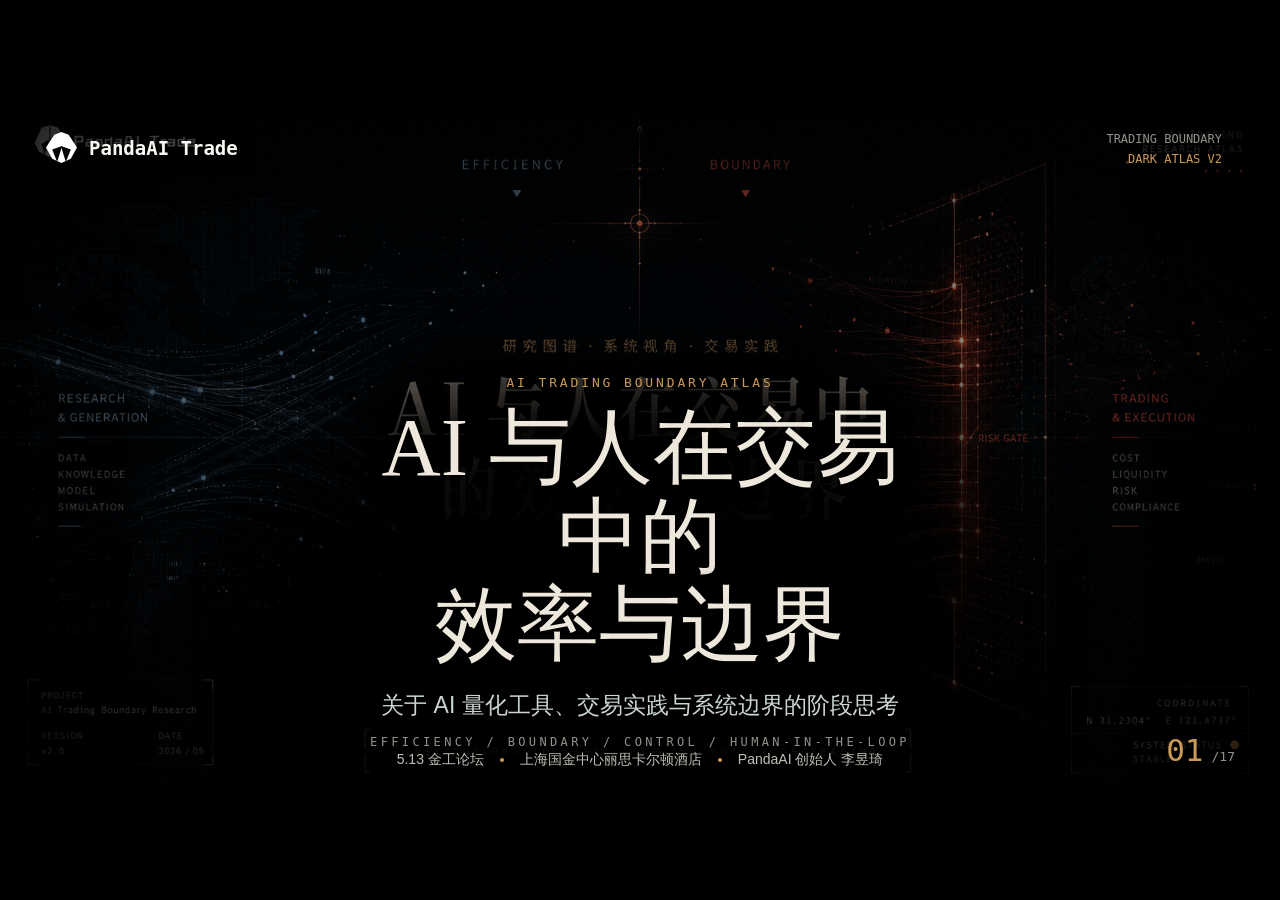
==== pages/ai-trading-boundary-dark-atlas-v2/index.html @ 3527e9fc "Publish AI trading boundary dark atlas page" ====
<!doctype html>
<html lang="zh-CN">
  <head>
    <meta charset="utf-8" />
    <meta name="viewport" content="width=device-width, initial-scale=1" />
    <title>AI 与人在交易中的效率与边界 - Dark Atlas v2</title>
    <link rel="stylesheet" href="./styles.css" />
  </head>
  <body>
    <main class="deck" aria-label="AI trading boundary dark atlas deck">
      <section class="slide slide-01 family-cover active" data-slide="01">
        <img class="plate-image" src="./assets/generated/dark-atlas-v2-round1/round1-01-cover-b.png" alt="" />
        <div class="plate-scrim cover-scrim"></div>
        <div class="brand"><span class="brand-mark"></span><span>PandaAI Trade</span></div>
        <div class="meta-chip top-right"><span>TRADING BOUNDARY</span><b>DARK ATLAS V2</b></div>
        <div class="hero-title cover-title">
          <p class="eyebrow">AI TRADING BOUNDARY ATLAS</p>
          <h1>AI 与人在交易中的<br />效率与边界</h1>
          <p class="hero-sub">关于 AI 量化工具、交易实践与系统边界的阶段思考</p>
          <div class="event-line">
            <span>5.13 金工论坛</span><i></i><span>上海国金中心丽思卡尔顿酒店</span><i></i><span>PandaAI 创始人 李昱琦</span>
          </div>
        </div>
        <div class="bottom-code">EFFICIENCY / BOUNDARY / CONTROL / HUMAN-IN-THE-LOOP</div>
        <div class="page"><b>01</b><span>/17</span></div>
      </section>

      <section class="slide slide-02 family-question" data-slide="02">
        <div class="atlas-bg"></div>
        <div class="brand small"><span class="brand-mark"></span><span>PandaAI Trade</span></div>
        <div class="section-code">PART 1 / QUESTION</div>
        <div class="question-layout">
          <div class="title-block">
            <p class="eyebrow">CORE QUESTION</p>
            <h2>AI 在交易链路中的位置</h2>
            <p class="lead">真正的问题，不是 AI 能不能交易，而是 AI 在交易链路中应该站在哪里。</p>
          </div>
          <div class="orbit-map" aria-hidden="true">
            <div class="orbit orbit-a"></div>
            <div class="orbit orbit-b"></div>
            <div class="axis-line"></div>
            <div class="node node-research">投研侧<br /><span>效率放大</span></div>
            <div class="node node-model">模型侧<br /><span>生成与验证</span></div>
            <div class="node node-trading">交易侧<br /><span>边界控制</span></div>
          </div>
          <div class="question-cards">
            <div><b>投研侧</b><span>研究可以反复试错，AI 更容易先放大效率。</span></div>
            <div><b>交易侧</b><span>必须面对真实成本、仓位变化、风险暴露和权限约束。</span></div>
            <div><b>模型侧</b><span>生成是过程，验证、采用与控制才是结果。</span></div>
          </div>
        </div>
        <div class="page"><b>02</b><span>/17</span></div>
      </section>

      <section class="slide slide-03 family-split" data-slide="03">
        <img class="plate-image dimmed" src="./assets/generated/dark-atlas-v2-round1/round1-03-split.png" alt="" />
        <div class="split-scrim"></div>
        <div class="brand small"><span class="brand-mark"></span><span>PandaAI Trade</span></div>
        <div class="split-title">
          <p class="eyebrow">EFFICIENCY / BOUNDARY</p>
          <h2>投研放大效率，交易保留边界</h2>
          <p class="lead">投研侧强调效率，交易侧强调边界。</p>
        </div>
        <div class="boundary-axis">
          <span>BOUNDARY AXIS</span>
        </div>
        <div class="split-panel research-panel">
          <h3>投研侧</h3>
          <ul>
            <li>多轮检索</li>
            <li>多次生成</li>
            <li>多次回测</li>
            <li>多次复盘</li>
          </ul>
          <b>目标：更快验证</b>
        </div>
        <div class="split-panel trading-panel">
          <h3>交易侧</h3>
          <ul>
            <li>真实成本</li>
            <li>仓位变化</li>
            <li>风险暴露</li>
            <li>权限约束</li>
          </ul>
          <b>目标：可控采用</b>
        </div>
        <div class="page"><b>03</b><span>/17</span></div>
      </section>

      <section class="slide slide-04 family-chain" data-slide="04">
        <div class="atlas-bg"></div>
        <div class="brand small"><span class="brand-mark"></span><span>PandaAI Trade</span></div>
        <div class="title-block narrow">
          <p class="eyebrow">RESEARCH DISTANCE</p>
          <h2>从想法到验证的距离</h2>
          <p class="lead">AI 先改变的，是从想法到验证的距离。</p>
        </div>
        <div class="chain-track">
          <div>交易想法</div><i></i><div>数据调用</div><i></i><div>因子 / 策略构建</div><i></i><div>代码生成</div><i></i><div>回测验证</div><i></i><div>图表观察</div><i></i><div>复盘调整</div>
        </div>
        <div class="compression-field">
          <span class="pulse p1"></span><span class="pulse p2"></span><span class="pulse p3"></span>
          <b>Compression</b>
        </div>
        <div class="bottom-judgment">AI 的第一层价值，不是跳过验证，而是压缩验证。</div>
        <div class="page"><b>04</b><span>/17</span></div>
      </section>

      <section class="slide slide-05 family-bridge" data-slide="05">
        <div class="atlas-bg"></div>
        <div class="brand small"><span class="brand-mark"></span><span>PandaAI Trade</span></div>
        <div class="title-block">
          <p class="eyebrow">FROM TOOL TO SYSTEM</p>
          <h2>个人效率，会走向系统效率</h2>
          <p class="lead">当效率问题进入机构场景，它不再是个人工具问题，而是系统建设问题。</p>
        </div>
        <div class="module-cloud">
          <div>数据处理</div><div>因子研究</div><div>模型信号</div><div>回测验证</div>
          <div>风控约束</div><div>超级图表</div><div>策略管理</div><div>工作流 / 智能体</div>
        </div>
        <div class="bridge-line"><span>个人研究链路</span><i></i><span>机构投研系统</span></div>
        <div class="page"><b>05</b><span>/17</span></div>
      </section>

      <section class="slide slide-06 family-system" data-slide="06">
        <div class="atlas-bg"></div>
        <div class="brand small"><span class="brand-mark"></span><span>PandaAI Trade</span></div>
        <div class="case-label">INSTITUTIONAL CASE</div>
        <div class="title-block">
          <p class="eyebrow">SYSTEM PROOF</p>
          <h2>机构投研系统</h2>
          <p class="lead">机构投研的效率，不在于一个环节，而是可延续的链路系统。</p>
        </div>
        <div class="system-board">
          <h3>国泰海通 AI 智能因子投研系统</h3>
          <div class="system-grid">
            <div>AI 因子研究框架</div>
            <div>多模型 / 多 Agent 交易信号系统</div>
            <div>数据处理、回测与风控体系</div>
            <div>超级图表、策略管理、工作流与智能体基础架构</div>
          </div>
        </div>
        <div class="side-note">效率一旦进入机构场景，立刻变成系统建设问题。</div>
        <div class="page"><b>06</b><span>/17</span></div>
      </section>

      <section class="slide slide-07 family-architecture" data-slide="07">
        <div class="atlas-bg"></div>
        <div class="brand small"><span class="brand-mark"></span><span>PandaAI Trade</span></div>
        <div class="title-block architecture-title">
          <p class="eyebrow">CAPABILITY ARCHITECTURE</p>
          <h2>能力组织：Data / Skill / Agent</h2>
          <p class="lead">只会回答问题的 AI，还进不了交易流程。</p>
        </div>
        <div class="architecture-stack">
          <div class="arch-layer agent"><b>Agent</b><span>任务拆解 / 工具调度 / 流程执行 / 结果汇总</span></div>
          <div class="arch-layer skill"><b>Skill</b><span>因子计算 / 风控分析 / 研报检索 / 回测调用</span></div>
          <div class="arch-layer data"><b>Data</b><span>行情 / 研报 / 财报 / 宏观 / 交易记录</span></div>
        </div>
        <div class="governance-rail">
          <b>Governance</b>
          <span>Trace</span><span>Log</span><span>Permission</span><span>Replay</span>
        </div>
        <div class="bottom-judgment">交易系统需要的不是一次性回答，而是可调用的数据、可复用的 Skill、可编排的 Agent。</div>
        <div class="page"><b>07</b><span>/17</span></div>
      </section>

      <section class="slide slide-08 family-flow" data-slide="08">
        <div class="atlas-bg"></div>
        <div class="brand small"><span class="brand-mark"></span><span>PandaAI Trade</span></div>
        <div class="title-block">
          <p class="eyebrow">MULTI-AGENT ORCHESTRATION</p>
          <h2>知识工程与多智能体编排</h2>
          <p class="lead">复杂的投研任务，需要工程化的体系。</p>
        </div>
        <div class="agent-flow">
          <div class="flow-node user">用户问题</div><i></i>
          <div class="flow-node supervisor">主管 Agent</div><i></i>
          <div class="agent-cluster">
            <div>数据 Agent</div><div>检索 Agent</div><div>分析 Agent</div>
          </div><i></i>
          <div class="flow-node output">结果合成</div><i></i>
          <div class="flow-node trace">Trace / 日志 / 结构化输出</div>
        </div>
        <div class="case-strip">研报知识工程 + AI 多智能体投研编排：从资料进入可检索、可调用、可训练流程。</div>
        <div class="page"><b>08</b><span>/17</span></div>
      </section>

      <section class="slide slide-09 family-gate" data-slide="09">
        <img class="plate-image" src="./assets/generated/dark-atlas-v2-round1/round1-09-gate.png" alt="" />
        <div class="gate-scrim"></div>
        <div class="brand small"><span class="brand-mark"></span><span>PandaAI Trade</span></div>
        <div class="gate-title-block">
          <p class="eyebrow">BOUNDARY IS THE HIGHEST LEVERAGE</p>
          <h2>效率越高<br />越需要边界</h2>
          <p class="lead">AI 可以降低研究与工程门槛，但不会降低市场赚钱的门槛。</p>
        </div>
        <div class="gate-callout left"><b>生成更快</b><span>不代表更可信</span></div>
        <div class="gate-callout left lower"><b>调用更多</b><span>不代表更可控</span></div>
        <div class="gate-callout right"><b>回测更快</b><span>不代表样本外有效</span></div>
        <div class="gate-callout right lower"><b>执行更快</b><span>不代表风险更低</span></div>
        <div class="page"><b>09</b><span>/17</span></div>
      </section>

      <section class="slide slide-10 family-gates" data-slide="10">
        <div class="atlas-bg"></div>
        <div class="brand small"><span class="brand-mark"></span><span>PandaAI Trade</span></div>
        <div class="title-block">
          <p class="eyebrow">VALIDATION BOUNDARY</p>
          <h2>研究结果的验证边界</h2>
          <p class="lead">AI 可以加速试错，但不能替代验证。</p>
        </div>
        <div class="five-gates">
          <div><b>01</b><span>数据时点是否正确</span></div>
          <div><b>02</b><span>是否存在未来函数</span></div>
          <div><b>03</b><span>样本外是否稳定</span></div>
          <div><b>04</b><span>交易成本是否可承受</span></div>
          <div><b>05</b><span>结果是否可复现</span></div>
        </div>
        <div class="bottom-judgment">边界不是保守，而是研究可信度的必要条件。</div>
        <div class="page"><b>10</b><span>/17</span></div>
      </section>

      <section class="slide slide-11 family-compare" data-slide="11">
        <div class="atlas-bg"></div>
        <div class="brand small"><span class="brand-mark"></span><span>PandaAI Trade</span></div>
        <div class="title-block">
          <p class="eyebrow">ADOPTION BOUNDARY</p>
          <h2>交易结果的控制边界</h2>
          <p class="lead">AI 的回答，不等于系统可以采用的结果。</p>
        </div>
        <div class="comparison">
          <div class="compare-col weak">
            <h3>普通 AI 输出</h3>
            <p>生成文本</p><p>看起来合理</p><p>没有明确权限</p><p>错误难追踪</p><p>建议直接给人</p>
          </div>
          <div class="control-spine">CONTROL LAYER</div>
          <div class="compare-col strong">
            <h3>生产级金融 Agent</h3>
            <p>输出结构化结果</p><p>输入条件可检查</p><p>输出权限可分级</p><p>失败可归因</p><p>进入审计与控制层</p>
          </div>
        </div>
        <div class="bottom-judgment">在交易中，可解释性不一定带来收益，但它决定了结果能否被信任、复盘和授权。</div>
        <div class="page"><b>11</b><span>/17</span></div>
      </section>

      <section class="slide slide-12 family-agent" data-slide="12">
        <div class="atlas-bg"></div>
        <div class="brand small"><span class="brand-mark"></span><span>PandaAI Trade</span></div>
        <div class="title-block">
          <p class="eyebrow">PRODUCTION-GRADE FINANCIAL AGENT</p>
          <h2>生产级金融 Agent</h2>
          <p class="lead">输出进入交易系统，关键就从“回答质量”变成“可采用性”。</p>
        </div>
        <div class="agent-contracts">
          <div><b>Input Contract</b><span>输入是否满足要求</span></div>
          <div><b>Output Contract</b><span>输出能否被下游消费</span></div>
          <div><b>Trigger Rule</b><span>是否允许进入正式结果</span></div>
          <div><b>Failure Card</b><span>失败如何归因</span></div>
          <div><b>Control Hook</b><span>谁拥有最终控制权</span></div>
        </div>
        <div class="case-strip copper">MoTA / TQX：从“看上去能回答”升级为“可编排、可验证、可审计、可归责”。</div>
        <div class="page"><b>12</b><span>/17</span></div>
      </section>

      <section class="slide slide-13 family-human" data-slide="13">
        <div class="atlas-bg warm"></div>
        <div class="brand small"><span class="brand-mark"></span><span>PandaAI Trade</span></div>
        <div class="title-block">
          <p class="eyebrow">HUMAN POSITION</p>
          <h2>AI 不能替人承担交易后果</h2>
          <p class="lead">AI 可以整理、分析、提醒和复盘；人仍然定义目标、风险承受、范式选择和最终责任。</p>
        </div>
        <div class="triad">
          <div><b>AI 更适合</b><span>检索 / 计算 / 提醒 / 复盘 / 汇总</span></div>
          <div><b>人更适合</b><span>目标定义 / 风险承受 / 最终判断 / 范式切换 / 责任承担</span></div>
          <div><b>系统必须承接</b><span>权限 / 审计 / 风控 / 日志 / 回滚</span></div>
        </div>
        <div class="bottom-judgment">AI 放大效率，人定义目标与责任，系统承接边界。</div>
        <div class="page"><b>13</b><span>/17</span></div>
      </section>

      <section class="slide slide-14 family-experience" data-slide="14">
        <div class="atlas-bg warm"></div>
        <div class="brand small"><span class="brand-mark"></span><span>PandaAI Trade</span></div>
        <div class="title-block">
          <p class="eyebrow">EXPERIENCE STRUCTURE</p>
          <h2>交易员的经验，能不能变成 AI 分身？</h2>
          <p class="lead">显性规则、复盘逻辑、交易记录和术语体系可以沉淀；但盘感、风险承受和最终判断不能简单外包。</p>
        </div>
        <div class="experience-grid">
          <div><h3>可沉淀</h3><p>交易记录</p><p>复盘逻辑</p><p>术语体系</p><p>固定规则</p></div>
          <div><h3>可逼近</h3><p>风格偏好</p><p>盘感片段</p><p>下单节奏</p><p>模式识别</p></div>
          <div><h3>必须保留</h3><p>最终责任</p><p>风险承受</p><p>模式内 / 外判断</p><p>范式切换</p></div>
        </div>
        <div class="page"><b>14</b><span>/17</span></div>
      </section>

      <section class="slide slide-15 family-method" data-slide="15">
        <div class="atlas-bg warm"></div>
        <div class="brand small"><span class="brand-mark"></span><span>PandaAI Trade</span></div>
        <div class="title-block">
          <p class="eyebrow">DUAL-SOURCE VALIDATION</p>
          <h2>双源验证</h2>
          <p class="lead">成熟交易者的历史行为和复盘逻辑，可以交叉验证，沉淀为交易 Skill；最终判断仍由交易者保留。</p>
        </div>
        <div class="dual-source">
          <div class="source-card"><h3>交割数据</h3><p>买入时机</p><p>涨幅位置</p><p>持仓时间</p><p>盈亏</p></div>
          <div class="merge-node">交叉验证</div>
          <div class="source-card"><h3>复盘笔记</h3><p>锚定物</p><p>题材判断</p><p>情绪周期</p><p>操作依据</p></div>
        </div>
        <div class="outputs"><span>模式识别</span><span>盘中提醒</span><span>智能复盘</span><span>交易 Skill</span></div>
        <div class="bottom-judgment">当讨论回到交易员本人，AI 的价值就不是替代判断，而是沉淀经验。</div>
        <div class="page"><b>15</b><span>/17</span></div>
      </section>

      <section class="slide slide-16 family-case" data-slide="16">
        <div class="atlas-bg warm"></div>
        <div class="brand small"><span class="brand-mark"></span><span>PandaAI Trade</span></div>
        <div class="title-block">
          <p class="eyebrow">PATTERN DISTILLATION</p>
          <h2>交易模式蒸馏案例</h2>
          <p class="lead">把经验变成可提醒、可复盘、可迭代的系统。</p>
        </div>
        <div class="metric-row">
          <div><b>2764</b><span>笔交割数据</span></div>
          <div><b>70+</b><span>份复盘笔记</span></div>
          <div><b>4%–10%</b><span>盘中涨幅区间提醒</span></div>
          <div><b>IN / OUT</b><span>模式内外识别</span></div>
        </div>
        <div class="case-statement">AI 汇聚信息，交易者保留最终判断。</div>
        <div class="bottom-judgment">让历史行为和主观逻辑变成可提醒、可复盘、可迭代的交易结构。</div>
        <div class="page"><b>16</b><span>/17</span></div>
      </section>

      <section class="slide slide-17 family-finale" data-slide="17">
        <div class="atlas-bg"></div>
        <div class="brand small"><span class="brand-mark"></span><span>PandaAI Trade</span></div>
        <div class="title-block finale-title">
          <p class="eyebrow">PANDAAI INFRASTRUCTURE</p>
          <h2>把效率放进边界，把 AI 放进系统</h2>
          <p class="lead">PandaAI 的目标，是把数据、知识、Skill、Agent、工作流、回测、仿真、实盘、审计和复盘组织成可运行、可追踪、可迭代的 AI 量化基础设施。</p>
        </div>
        <div class="infrastructure-stack">
          <div>数据 / 知识</div><i></i><div>Skill / 工具</div><i></i><div>Agent / 多智能体编排</div><i></i><div>工作流 / 回测 / 仿真 / 实盘</div><i></i><div>审计 / 风控 / 复盘 / 人工判断</div>
        </div>
        <div class="final-points">
          <span>投研侧需要效率</span><span>交易侧需要边界</span><span>人的经验需要沉淀</span><span>机构系统需要治理</span>
        </div>
        <div class="page"><b>17</b><span>/17</span></div>
      </section>
    </main>

    <nav class="nav" aria-label="slide navigation">
      <button type="button" data-dir="-1">Prev</button>
      <button type="button" data-dir="1">Next</button>
    </nav>

    <script>
      const slides = Array.from(document.querySelectorAll(".slide"));
      let current = 0;

      function showSlideNumber(n) {
        const key = String(n).padStart(2, "0");
        const nextIndex = slides.findIndex((slide) => slide.dataset.slide === key);
        if (nextIndex < 0) return;
        current = nextIndex;
        slides.forEach((slide, index) => slide.classList.toggle("active", index === current));
      }

      window.showSlideNumber = showSlideNumber;

      function step(dir) {
        current = (current + dir + slides.length) % slides.length;
        showSlideNumber(Number(slides[current].dataset.slide));
      }

      document.querySelectorAll(".nav button").forEach((button) => {
        button.addEventListener("click", () => step(Number(button.dataset.dir)));
      });

      window.addEventListener("keydown", (event) => {
        if (event.key === "ArrowRight" || event.key === " ") step(1);
        if (event.key === "ArrowLeft") step(-1);
      });
    </script>
  </body>
</html>
---- pages/ai-trading-boundary-dark-atlas-v2/styles.css ----
:root {
  --atlas-bg-0: #05070a;
  --atlas-bg-1: #080c10;
  --atlas-surface: rgba(12, 18, 23, 0.82);
  --atlas-panel: rgba(17, 25, 31, 0.76);
  --atlas-panel-soft: rgba(8, 13, 17, 0.58);
  --atlas-text: #eee8dc;
  --atlas-text-soft: #cbd4d4;
  --atlas-text-muted: #8f9ba0;
  --atlas-blue: #79a7bf;
  --atlas-blue-dim: rgba(121, 167, 191, 0.28);
  --atlas-copper: #d46b52;
  --atlas-copper-dim: rgba(212, 107, 82, 0.28);
  --atlas-amber: #c99a56;
  --atlas-green: #7fa487;
  --atlas-line: rgba(155, 176, 184, 0.34);
  --atlas-grid: rgba(102, 128, 138, 0.16);
  --font-serif: "Songti SC", "STSong", "Noto Serif CJK SC", "Source Han Serif SC", serif;
  --font-sans: "PingFang SC", "Hiragino Sans GB", "Noto Sans CJK SC", "Microsoft YaHei", sans-serif;
  --font-mono: "SFMono-Regular", "Roboto Mono", "Menlo", monospace;
}

* {
  box-sizing: border-box;
}

html,
body {
  width: 100%;
  height: 100%;
  margin: 0;
  background: #000;
  color: var(--atlas-text);
  font-family: var(--font-sans);
}

body {
  display: grid;
  place-items: center;
  overflow: hidden;
}

.deck {
  position: relative;
  width: 100vw;
  height: 100vh;
  max-width: 177.7778vh;
  max-height: 56.25vw;
  aspect-ratio: 16 / 9;
  overflow: hidden;
  background: var(--atlas-bg-0);
}

.slide {
  position: absolute;
  inset: 0;
  display: none;
  overflow: hidden;
  background: var(--atlas-bg-0);
}

.slide.active {
  display: block;
}

.atlas-bg,
.plate-image,
.plate-scrim,
.gate-scrim,
.split-scrim {
  position: absolute;
  inset: 0;
  pointer-events: none;
}

.plate-image {
  width: 100%;
  height: 100%;
  object-fit: cover;
}

.plate-image.dimmed {
  opacity: 0.74;
}

.slide-03 .plate-image.dimmed {
  opacity: 0.42;
  filter: saturate(0.82) brightness(0.72);
}

.atlas-bg {
  background:
    radial-gradient(circle at 18% 45%, rgba(121, 167, 191, 0.14), transparent 34%),
    radial-gradient(circle at 78% 40%, rgba(212, 107, 82, 0.1), transparent 36%),
    linear-gradient(rgba(102, 128, 138, 0.055) 1px, transparent 1px),
    linear-gradient(90deg, rgba(102, 128, 138, 0.055) 1px, transparent 1px),
    #05070a;
  background-size: auto, auto, 56px 56px, 56px 56px, auto;
}

.atlas-bg::before,
.atlas-bg::after {
  content: "";
  position: absolute;
  inset: 0;
}

.atlas-bg::before {
  background:
    radial-gradient(ellipse at 50% 48%, rgba(0, 0, 0, 0), rgba(0, 0, 0, 0.68) 78%),
    linear-gradient(120deg, transparent 0 38%, rgba(121, 167, 191, 0.06) 42%, transparent 58%),
    linear-gradient(60deg, transparent 0 48%, rgba(212, 107, 82, 0.055) 52%, transparent 70%);
}

.atlas-bg::after {
  background-image:
    radial-gradient(circle, rgba(121, 167, 191, 0.23) 0 1px, transparent 1.5px),
    radial-gradient(circle, rgba(212, 107, 82, 0.18) 0 1px, transparent 1.5px);
  background-size: 150px 95px, 180px 130px;
  background-position: 18px 28px, 72px 64px;
  opacity: 0.16;
}

.atlas-bg.warm {
  background:
    radial-gradient(circle at 18% 45%, rgba(201, 154, 86, 0.12), transparent 34%),
    radial-gradient(circle at 78% 40%, rgba(127, 164, 135, 0.1), transparent 36%),
    linear-gradient(rgba(120, 106, 82, 0.055) 1px, transparent 1px),
    linear-gradient(90deg, rgba(120, 106, 82, 0.055) 1px, transparent 1px),
    #060708;
  background-size: auto, auto, 56px 56px, 56px 56px, auto;
}

.cover-scrim {
  background:
    radial-gradient(ellipse at 50% 51%, rgba(0, 0, 0, 0.14) 0 22%, rgba(0, 0, 0, 0.48) 54%, rgba(0, 0, 0, 0.75) 100%),
    linear-gradient(90deg, rgba(0, 0, 0, 0.15), rgba(0, 0, 0, 0.2) 45%, rgba(0, 0, 0, 0.15));
  box-shadow: inset 0 0 110px rgba(0, 0, 0, 0.88);
}

.gate-scrim {
  background:
    radial-gradient(circle at 45% 54%, rgba(0, 0, 0, 0.18) 0 22%, rgba(0, 0, 0, 0.5) 54%, rgba(0, 0, 0, 0.78) 100%),
    linear-gradient(90deg, rgba(0, 0, 0, 0.1), rgba(0, 0, 0, 0.36) 42%, rgba(0, 0, 0, 0.28) 70%, rgba(0, 0, 0, 0.72));
  box-shadow: inset 0 0 120px rgba(0, 0, 0, 0.9);
}

.split-scrim {
  background:
    linear-gradient(90deg, rgba(0, 0, 0, 0.56), rgba(0, 0, 0, 0.32) 42%, rgba(0, 0, 0, 0.36) 58%, rgba(0, 0, 0, 0.58)),
    radial-gradient(ellipse at 50% 48%, rgba(0, 0, 0, 0.42), rgba(0, 0, 0, 0.72) 72%);
}

.slide-03 .split-scrim {
  background:
    radial-gradient(ellipse at 50% 19%, rgba(0, 0, 0, 0.96) 0 20%, rgba(0, 0, 0, 0.72) 38%, transparent 55%),
    linear-gradient(90deg, rgba(0, 0, 0, 0.68), rgba(0, 0, 0, 0.46) 42%, rgba(0, 0, 0, 0.5) 58%, rgba(0, 0, 0, 0.72)),
    radial-gradient(ellipse at 50% 50%, rgba(0, 0, 0, 0.5), rgba(0, 0, 0, 0.82) 76%);
}

.brand {
  position: absolute;
  left: 46px;
  top: 42px;
  z-index: 8;
  display: inline-flex;
  align-items: center;
  gap: 12px;
  color: #f8f8f2;
  font-family: var(--font-mono);
  font-size: 19px;
  font-weight: 700;
  letter-spacing: 0;
  text-shadow: 0 1px 18px rgba(0, 0, 0, 0.75);
}

.brand.small {
  font-size: 15px;
}

.brand-mark {
  width: 31px;
  height: 31px;
  display: inline-block;
  background: #fff;
  clip-path: polygon(50% 0, 73% 9%, 100% 50%, 80% 86%, 50% 100%, 20% 86%, 0 50%, 27% 9%);
  position: relative;
}

.brand-mark::before,
.brand-mark::after {
  content: "";
  position: absolute;
  top: 45%;
  width: 32%;
  height: 52%;
  background: #030405;
}

.brand-mark::before {
  left: 20%;
  clip-path: polygon(100% 0, 50% 100%, 0 22%);
}

.brand-mark::after {
  right: 20%;
  clip-path: polygon(0 0, 100% 22%, 50% 100%);
}

.page {
  position: absolute;
  right: 45px;
  bottom: 42px;
  z-index: 8;
  display: flex;
  align-items: baseline;
  gap: 8px;
  color: rgba(236, 232, 220, 0.62);
  font-family: var(--font-mono);
}

.page b {
  color: var(--atlas-amber);
  font-size: 31px;
  font-weight: 500;
}

.page span {
  font-size: 13px;
}

.top-right {
  position: absolute;
  right: 58px;
  top: 42px;
  z-index: 8;
  display: grid;
  gap: 6px;
  color: rgba(236, 232, 220, 0.62);
  font-family: var(--font-mono);
  font-size: 12px;
  text-align: right;
}

.top-right b {
  color: var(--atlas-amber);
  font-weight: 500;
}

.section-code,
.case-label {
  position: absolute;
  right: 58px;
  top: 52px;
  z-index: 6;
  color: var(--atlas-amber);
  font-family: var(--font-mono);
  font-size: 12px;
  letter-spacing: 0.18em;
}

.eyebrow {
  margin: 0 0 14px;
  color: var(--atlas-amber);
  font-family: var(--font-mono);
  font-size: 13px;
  letter-spacing: 0.22em;
  text-transform: uppercase;
}

h1,
h2,
h3 {
  margin: 0;
  color: var(--atlas-text);
  letter-spacing: 0;
}

h1,
h2 {
  font-family: var(--font-serif);
  font-weight: 500;
  line-height: 1.08;
  text-shadow: 0 0 24px rgba(0, 0, 0, 0.94), 0 2px 12px rgba(0, 0, 0, 0.88);
}

h1 {
  font-size: 82px;
}

h2 {
  font-size: 58px;
}

h3 {
  font-size: 21px;
  font-weight: 600;
}

.lead,
.hero-sub {
  margin: 18px 0 0;
  color: var(--atlas-text-soft);
  font-size: 23px;
  line-height: 1.55;
  font-weight: 400;
  text-shadow: 0 2px 12px rgba(0, 0, 0, 0.84);
}

.title-block {
  position: absolute;
  z-index: 5;
  left: 92px;
  top: 118px;
  width: 760px;
}

.title-block.narrow {
  width: 650px;
}

.title-block .lead {
  max-width: 760px;
}

.hero-title {
  position: absolute;
  z-index: 5;
  text-align: center;
  display: grid;
  justify-items: center;
}

.cover-title {
  left: 350px;
  right: 350px;
  top: 285px;
}

.hero-title::before,
.gate-title-block::before {
  content: "";
  position: absolute;
  z-index: -1;
  inset: -48px -128px -54px;
  background: radial-gradient(ellipse at 50% 50%, rgba(0, 0, 0, 0.97) 0 35%, rgba(0, 0, 0, 0.76) 55%, rgba(0, 0, 0, 0.32) 72%, rgba(0, 0, 0, 0) 88%);
  filter: blur(14px);
  pointer-events: none;
}

.event-line {
  margin-top: 28px;
  display: flex;
  gap: 16px;
  align-items: center;
  justify-content: center;
  color: rgba(236, 232, 220, 0.82);
  font-size: 14px;
}

.event-line i {
  width: 4px;
  height: 4px;
  border-radius: 50%;
  background: var(--atlas-amber);
}

.bottom-code {
  position: absolute;
  z-index: 7;
  left: 50%;
  bottom: 61px;
  transform: translateX(-50%);
  color: rgba(236, 232, 220, 0.62);
  font-family: var(--font-mono);
  font-size: 12px;
  letter-spacing: 0.28em;
  white-space: nowrap;
}

.question-layout,
.split-title,
.chain-track,
.module-cloud,
.system-board,
.architecture-stack,
.agent-flow,
.comparison,
.agent-contracts,
.triad,
.experience-grid,
.dual-source,
.metric-row,
.infrastructure-stack {
  position: absolute;
  z-index: 5;
}

.question-layout {
  inset: 0;
}

.orbit-map {
  position: absolute;
  right: 110px;
  top: 150px;
  width: 670px;
  height: 560px;
}

.orbit {
  position: absolute;
  border: 1px solid rgba(121, 167, 191, 0.22);
  border-radius: 50%;
}

.orbit-a {
  inset: 42px 100px 82px 72px;
}

.orbit-b {
  inset: 114px 42px 30px 145px;
  border-color: rgba(212, 107, 82, 0.24);
}

.axis-line {
  position: absolute;
  left: 50%;
  top: 48px;
  width: 1px;
  height: 460px;
  background: linear-gradient(transparent, var(--atlas-copper), transparent);
}

.node {
  position: absolute;
  width: 145px;
  height: 145px;
  display: grid;
  place-items: center;
  border: 1px solid rgba(236, 232, 220, 0.18);
  border-radius: 50%;
  background: rgba(10, 16, 20, 0.68);
  text-align: center;
  font-size: 22px;
  line-height: 1.35;
}

.node span {
  color: var(--atlas-text-muted);
  font-size: 14px;
}

.node-research {
  left: 50px;
  top: 255px;
  box-shadow: 0 0 40px rgba(121, 167, 191, 0.14);
}

.node-model {
  left: 255px;
  top: 170px;
  border-color: rgba(201, 154, 86, 0.38);
}

.node-trading {
  right: 60px;
  top: 255px;
  box-shadow: 0 0 40px rgba(212, 107, 82, 0.14);
}

.question-cards {
  position: absolute;
  left: 94px;
  bottom: 108px;
  display: grid;
  grid-template-columns: repeat(3, 1fr);
  gap: 18px;
  width: 900px;
}

.question-cards div,
.split-panel,
.system-grid div,
.arch-layer,
.governance-rail,
.flow-node,
.agent-cluster,
.five-gates div,
.compare-col,
.agent-contracts div,
.triad div,
.experience-grid div,
.source-card,
.metric-row div,
.final-points span,
.gate-callout {
  border: 1px solid rgba(155, 176, 184, 0.24);
  background: rgba(8, 13, 17, 0.66);
  box-shadow: inset 0 0 24px rgba(121, 167, 191, 0.045);
  backdrop-filter: blur(8px);
}

.question-cards div {
  min-height: 118px;
  padding: 22px 24px;
}

.question-cards b,
.split-panel h3,
.system-board h3,
.source-card h3 {
  display: block;
  margin-bottom: 10px;
  color: var(--atlas-text);
}

.question-cards span,
.split-panel li,
.split-panel b,
.system-grid div,
.arch-layer span,
.governance-rail span,
.flow-node,
.agent-cluster div,
.compare-col p,
.agent-contracts span,
.triad span,
.experience-grid p,
.source-card p,
.bottom-judgment,
.side-note,
.case-strip,
.outputs span,
.case-statement {
  color: var(--atlas-text-soft);
  font-size: 17px;
  line-height: 1.45;
}

.split-title {
  left: 410px;
  right: 410px;
  top: 98px;
  isolation: isolate;
  text-align: center;
}

.slide-03 .split-title::before {
  content: "";
  position: absolute;
  z-index: -1;
  left: -84px;
  right: -84px;
  top: -34px;
  bottom: -28px;
  background: radial-gradient(ellipse at 50% 50%, rgba(0, 0, 0, 0.92), rgba(0, 0, 0, 0.58) 62%, transparent 100%);
}

.split-title h2 {
  font-size: 52px;
}

.boundary-axis {
  position: absolute;
  z-index: 5;
  left: calc(50% - 1px);
  top: 245px;
  height: 460px;
  width: 2px;
  background: linear-gradient(transparent, var(--atlas-copper), transparent);
  box-shadow: 0 0 26px rgba(212, 107, 82, 0.7);
}

.boundary-axis span {
  position: absolute;
  left: 18px;
  top: 160px;
  color: var(--atlas-copper);
  font-family: var(--font-mono);
  font-size: 12px;
  letter-spacing: 0.18em;
  writing-mode: vertical-rl;
}

.split-panel {
  position: absolute;
  z-index: 6;
  top: 318px;
  width: 300px;
  min-height: 310px;
  padding: 26px 28px;
}

.slide-03 .split-panel {
  background: rgba(4, 8, 11, 0.82);
  box-shadow: 0 22px 70px rgba(0, 0, 0, 0.42);
}

.research-panel {
  left: 126px;
  border-color: rgba(121, 167, 191, 0.34);
}

.trading-panel {
  right: 126px;
  border-color: rgba(212, 107, 82, 0.36);
}

.split-panel ul {
  margin: 0 0 18px;
  padding: 0;
  list-style: none;
}

.split-panel li {
  margin: 9px 0;
}

.split-panel b {
  color: var(--atlas-amber);
}

.chain-track {
  left: 86px;
  right: 86px;
  top: 420px;
  display: grid;
  grid-template-columns: 1fr 24px 1fr 24px 1.3fr 24px 1fr 24px 1fr 24px 1fr 24px 1fr;
  align-items: center;
}

.chain-track div {
  display: grid;
  place-items: center;
  min-height: 92px;
  padding: 16px 12px;
  border: 1px solid rgba(121, 167, 191, 0.26);
  background: rgba(8, 13, 17, 0.66);
  color: var(--atlas-text);
  text-align: center;
  font-size: 17px;
}

.chain-track i {
  height: 1px;
  background: linear-gradient(90deg, var(--atlas-blue), transparent);
}

.compression-field {
  position: absolute;
  right: 145px;
  top: 185px;
  width: 300px;
  height: 210px;
  display: grid;
  place-items: center;
  color: var(--atlas-amber);
  font-family: var(--font-mono);
  letter-spacing: 0.15em;
}

.pulse {
  position: absolute;
  border: 1px solid rgba(212, 107, 82, 0.26);
  border-radius: 50%;
}

.p1 { inset: 74px 116px; }
.p2 { inset: 48px 88px; }
.p3 { inset: 22px 60px; }

.bottom-judgment {
  position: absolute;
  z-index: 5;
  left: 92px;
  right: 92px;
  bottom: 72px;
  padding: 18px 24px;
  border-top: 1px solid rgba(201, 154, 86, 0.42);
  color: var(--atlas-text);
  font-size: 21px;
  text-align: center;
}

.module-cloud {
  left: 95px;
  right: 95px;
  top: 355px;
  display: grid;
  grid-template-columns: repeat(4, 1fr);
  gap: 18px;
}

.module-cloud div {
  min-height: 96px;
  display: grid;
  place-items: center;
  border: 1px solid rgba(121, 167, 191, 0.25);
  background: rgba(8, 13, 17, 0.62);
  color: var(--atlas-text);
  font-size: 19px;
}

.bridge-line {
  position: absolute;
  left: 310px;
  right: 310px;
  bottom: 118px;
  z-index: 5;
  display: grid;
  grid-template-columns: auto 1fr auto;
  gap: 18px;
  align-items: center;
  color: var(--atlas-text-muted);
  font-family: var(--font-mono);
  font-size: 13px;
}

.bridge-line i {
  height: 1px;
  background: linear-gradient(90deg, var(--atlas-blue), var(--atlas-copper));
}

.system-board {
  left: 92px;
  right: 92px;
  top: 320px;
  padding: 30px;
  border: 1px solid rgba(155, 176, 184, 0.25);
  background: rgba(8, 13, 17, 0.62);
}

.system-board h3 {
  color: var(--atlas-amber);
  margin-bottom: 24px;
}

.system-grid {
  display: grid;
  grid-template-columns: 1fr 1.2fr 1.2fr 1.4fr;
  gap: 16px;
}

.system-grid div {
  min-height: 148px;
  padding: 22px;
  display: grid;
  align-items: center;
}

.side-note {
  position: absolute;
  right: 100px;
  bottom: 118px;
  width: 430px;
  color: var(--atlas-text);
  font-size: 22px;
}

.architecture-title {
  width: 900px;
}

.architecture-stack {
  left: 315px;
  right: 315px;
  top: 305px;
  display: grid;
  gap: 18px;
}

.arch-layer {
  min-height: 112px;
  padding: 24px 28px;
  display: grid;
  grid-template-columns: 150px 1fr;
  align-items: center;
}

.arch-layer b {
  font-size: 31px;
  font-family: var(--font-mono);
  letter-spacing: 0.05em;
}

.arch-layer.agent { border-color: rgba(201, 154, 86, 0.36); }
.arch-layer.skill { border-color: rgba(121, 167, 191, 0.36); }
.arch-layer.data { border-color: rgba(121, 167, 191, 0.24); }

.governance-rail {
  position: absolute;
  z-index: 5;
  right: 92px;
  top: 305px;
  width: 230px;
  display: grid;
  gap: 14px;
  padding: 22px;
  border-color: rgba(127, 164, 135, 0.4);
}

.governance-rail b {
  color: var(--atlas-green);
  font-family: var(--font-mono);
}

.agent-flow {
  left: 78px;
  right: 78px;
  top: 365px;
  display: grid;
  grid-template-columns: 160px 42px 190px 42px 1fr 42px 175px 42px 220px;
  align-items: center;
}

.agent-flow i {
  height: 1px;
  background: linear-gradient(90deg, var(--atlas-blue), var(--atlas-copper));
}

.flow-node,
.agent-cluster div {
  min-height: 92px;
  padding: 16px;
  display: grid;
  place-items: center;
  text-align: center;
  color: var(--atlas-text);
}

.agent-cluster {
  display: grid;
  grid-template-columns: repeat(3, 1fr);
  gap: 12px;
}

.case-strip {
  position: absolute;
  z-index: 5;
  left: 160px;
  right: 160px;
  bottom: 115px;
  padding: 18px 24px;
  border: 1px solid rgba(201, 154, 86, 0.32);
  background: rgba(8, 13, 17, 0.6);
  text-align: center;
  color: var(--atlas-text);
}

.gate-title-block {
  position: absolute;
  z-index: 5;
  left: 470px;
  top: 238px;
  width: 650px;
  text-align: center;
}

.gate-title-block h2 {
  font-size: 88px;
}

.gate-title-block::before {
  content: "";
  position: absolute;
  z-index: -1;
  inset: -50px -128px -54px;
  background: radial-gradient(ellipse at 50% 50%, rgba(0, 0, 0, 0.98) 0 36%, rgba(0, 0, 0, 0.78) 56%, rgba(0, 0, 0, 0.32) 72%, rgba(0, 0, 0, 0) 88%);
  filter: blur(14px);
}

.gate-callout {
  position: absolute;
  z-index: 6;
  width: 230px;
  padding: 16px 18px;
}

.gate-callout b {
  display: block;
  margin-bottom: 6px;
  color: var(--atlas-text);
  font-size: 18px;
}

.gate-callout span {
  color: var(--atlas-text-soft);
  font-size: 15px;
}

.gate-callout.left {
  left: 92px;
  top: 320px;
}

.gate-callout.left.lower {
  top: 428px;
}

.gate-callout.right {
  right: 92px;
  top: 338px;
  border-color: rgba(212, 107, 82, 0.36);
}

.gate-callout.right.lower {
  top: 452px;
}

.five-gates {
  position: absolute;
  z-index: 5;
  left: 92px;
  right: 92px;
  top: 365px;
  display: grid;
  grid-template-columns: repeat(5, 1fr);
  gap: 14px;
}

.five-gates div {
  min-height: 230px;
  padding: 22px 18px;
  display: grid;
  align-content: center;
  gap: 18px;
  border-color: rgba(212, 107, 82, 0.32);
}

.five-gates b {
  color: var(--atlas-copper);
  font-family: var(--font-mono);
  font-size: 28px;
}

.five-gates span {
  color: var(--atlas-text);
  font-size: 21px;
  line-height: 1.4;
}

.comparison {
  left: 122px;
  right: 122px;
  top: 322px;
  display: grid;
  grid-template-columns: 1fr 170px 1fr;
  gap: 28px;
  align-items: stretch;
}

.compare-col {
  padding: 26px;
}

.compare-col h3 {
  margin-bottom: 18px;
}

.compare-col p {
  margin: 12px 0;
  padding: 11px 14px;
  background: rgba(255, 255, 255, 0.025);
}

.compare-col.weak {
  opacity: 0.74;
}

.compare-col.strong {
  border-color: rgba(212, 107, 82, 0.34);
}

.control-spine {
  display: grid;
  place-items: center;
  color: var(--atlas-copper);
  font-family: var(--font-mono);
  letter-spacing: 0.16em;
  border: 1px solid rgba(212, 107, 82, 0.36);
  background: rgba(212, 107, 82, 0.08);
}

.agent-contracts {
  left: 92px;
  right: 92px;
  top: 350px;
  display: grid;
  grid-template-columns: repeat(5, 1fr);
  gap: 16px;
}

.agent-contracts div {
  min-height: 215px;
  padding: 24px 20px;
  display: grid;
  align-content: center;
  gap: 14px;
  border-color: rgba(212, 107, 82, 0.28);
}

.agent-contracts b {
  color: var(--atlas-copper);
  font-family: var(--font-mono);
  font-size: 16px;
  line-height: 1.35;
}

.case-strip.copper {
  border-color: rgba(212, 107, 82, 0.34);
}

.triad {
  left: 92px;
  right: 92px;
  top: 360px;
  display: grid;
  grid-template-columns: repeat(3, 1fr);
  gap: 22px;
}

.triad div {
  min-height: 250px;
  padding: 30px 28px;
}

.triad b {
  display: block;
  margin-bottom: 22px;
  color: var(--atlas-amber);
  font-size: 24px;
}

.experience-grid {
  left: 120px;
  right: 120px;
  top: 350px;
  display: grid;
  grid-template-columns: repeat(3, 1fr);
  gap: 22px;
}

.experience-grid div {
  min-height: 320px;
  padding: 30px 34px;
  border-color: rgba(201, 154, 86, 0.28);
}

.experience-grid h3 {
  margin-bottom: 24px;
  color: var(--atlas-amber);
}

.experience-grid p {
  margin: 14px 0;
  padding-bottom: 10px;
  border-bottom: 1px solid rgba(201, 154, 86, 0.14);
}

.dual-source {
  left: 145px;
  right: 145px;
  top: 342px;
  display: grid;
  grid-template-columns: 1fr 190px 1fr;
  gap: 32px;
  align-items: center;
}

.source-card {
  min-height: 280px;
  padding: 30px;
  border-color: rgba(201, 154, 86, 0.3);
}

.source-card p {
  margin: 14px 0;
}

.merge-node {
  height: 170px;
  display: grid;
  place-items: center;
  border-radius: 50%;
  border: 1px solid rgba(212, 107, 82, 0.46);
  background: rgba(212, 107, 82, 0.12);
  color: var(--atlas-copper);
  font-size: 22px;
  box-shadow: 0 0 38px rgba(212, 107, 82, 0.15);
}

.outputs {
  position: absolute;
  z-index: 5;
  left: 265px;
  right: 265px;
  bottom: 155px;
  display: grid;
  grid-template-columns: repeat(4, 1fr);
  gap: 14px;
}

.outputs span {
  padding: 14px;
  border: 1px solid rgba(127, 164, 135, 0.32);
  background: rgba(8, 13, 17, 0.55);
  text-align: center;
  color: var(--atlas-text);
}

.metric-row {
  left: 92px;
  right: 92px;
  top: 355px;
  display: grid;
  grid-template-columns: repeat(4, 1fr);
  gap: 18px;
}

.metric-row div {
  min-height: 210px;
  padding: 28px 22px;
  display: grid;
  align-content: center;
  gap: 12px;
  border-color: rgba(201, 154, 86, 0.35);
}

.metric-row b {
  color: var(--atlas-amber);
  font-family: var(--font-mono);
  font-size: 44px;
}

.metric-row span {
  color: var(--atlas-text-soft);
  font-size: 18px;
}

.case-statement {
  position: absolute;
  z-index: 5;
  left: 50%;
  bottom: 205px;
  transform: translateX(-50%);
  color: var(--atlas-text);
  font-size: 24px;
}

.finale-title {
  width: 1180px;
}

.finale-title .lead {
  width: 1080px;
}

.infrastructure-stack {
  left: 210px;
  right: 210px;
  top: 365px;
  display: grid;
  grid-template-columns: 1fr 22px 1fr 22px 1.35fr 22px 1.55fr 22px 1.65fr;
  align-items: center;
}

.infrastructure-stack div {
  min-height: 105px;
  display: grid;
  place-items: center;
  padding: 18px;
  border: 1px solid rgba(121, 167, 191, 0.28);
  background: rgba(8, 13, 17, 0.62);
  color: var(--atlas-text);
  text-align: center;
  font-size: 18px;
}

.infrastructure-stack i {
  height: 1px;
  background: linear-gradient(90deg, var(--atlas-blue), var(--atlas-copper));
}

.final-points {
  position: absolute;
  z-index: 5;
  left: 185px;
  right: 185px;
  bottom: 130px;
  display: grid;
  grid-template-columns: repeat(4, 1fr);
  gap: 14px;
}

.final-points span {
  padding: 16px;
  text-align: center;
  color: var(--atlas-text-soft);
}

.nav {
  position: fixed;
  right: 18px;
  bottom: 18px;
  display: none;
  gap: 8px;
  z-index: 20;
}

.nav button {
  border: 1px solid rgba(236, 232, 220, 0.25);
  background: rgba(0, 0, 0, 0.55);
  color: rgba(236, 232, 220, 0.75);
  font-family: var(--font-mono);
  padding: 7px 9px;
}

@media print {
  body {
    display: block;
  }

  .deck {
    width: 1600px;
    height: 900px;
    max-width: none;
    max-height: none;
  }

  .slide {
    page-break-after: always;
    display: block;
    position: relative;
  }
}
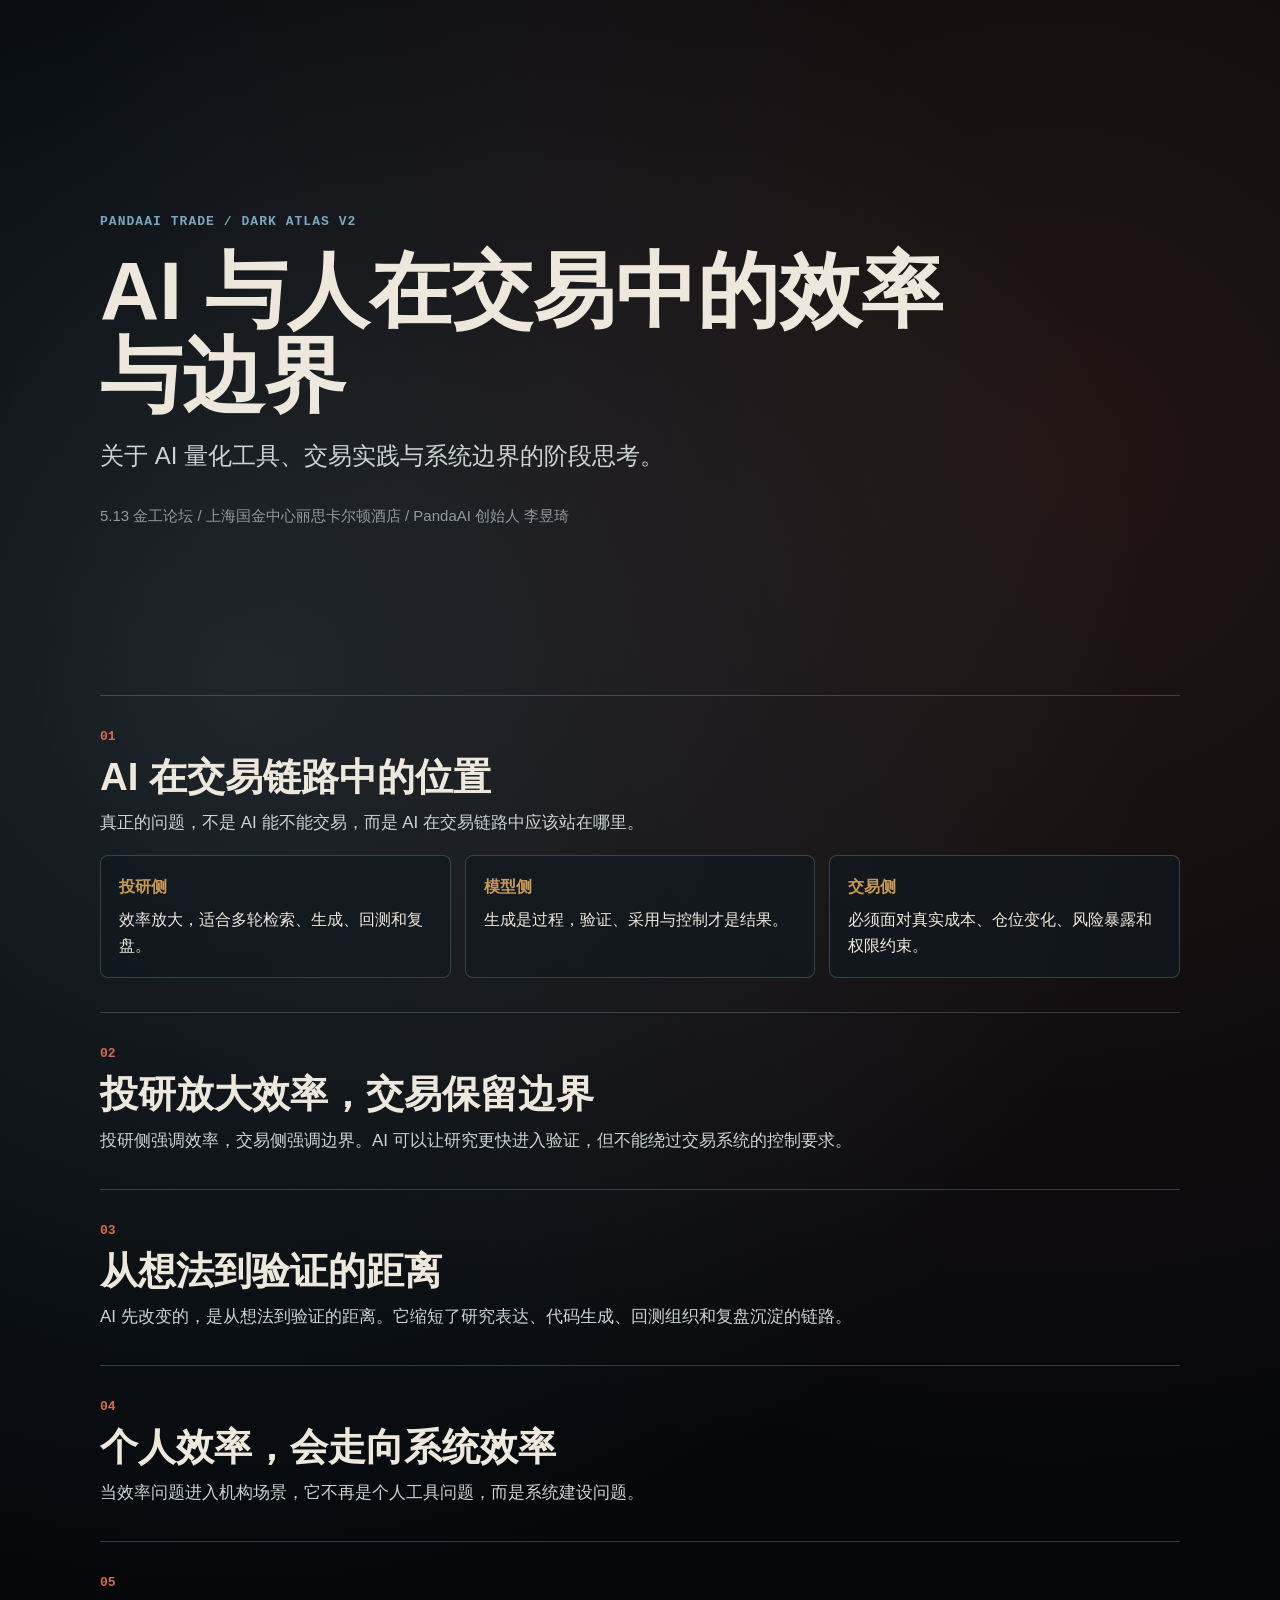
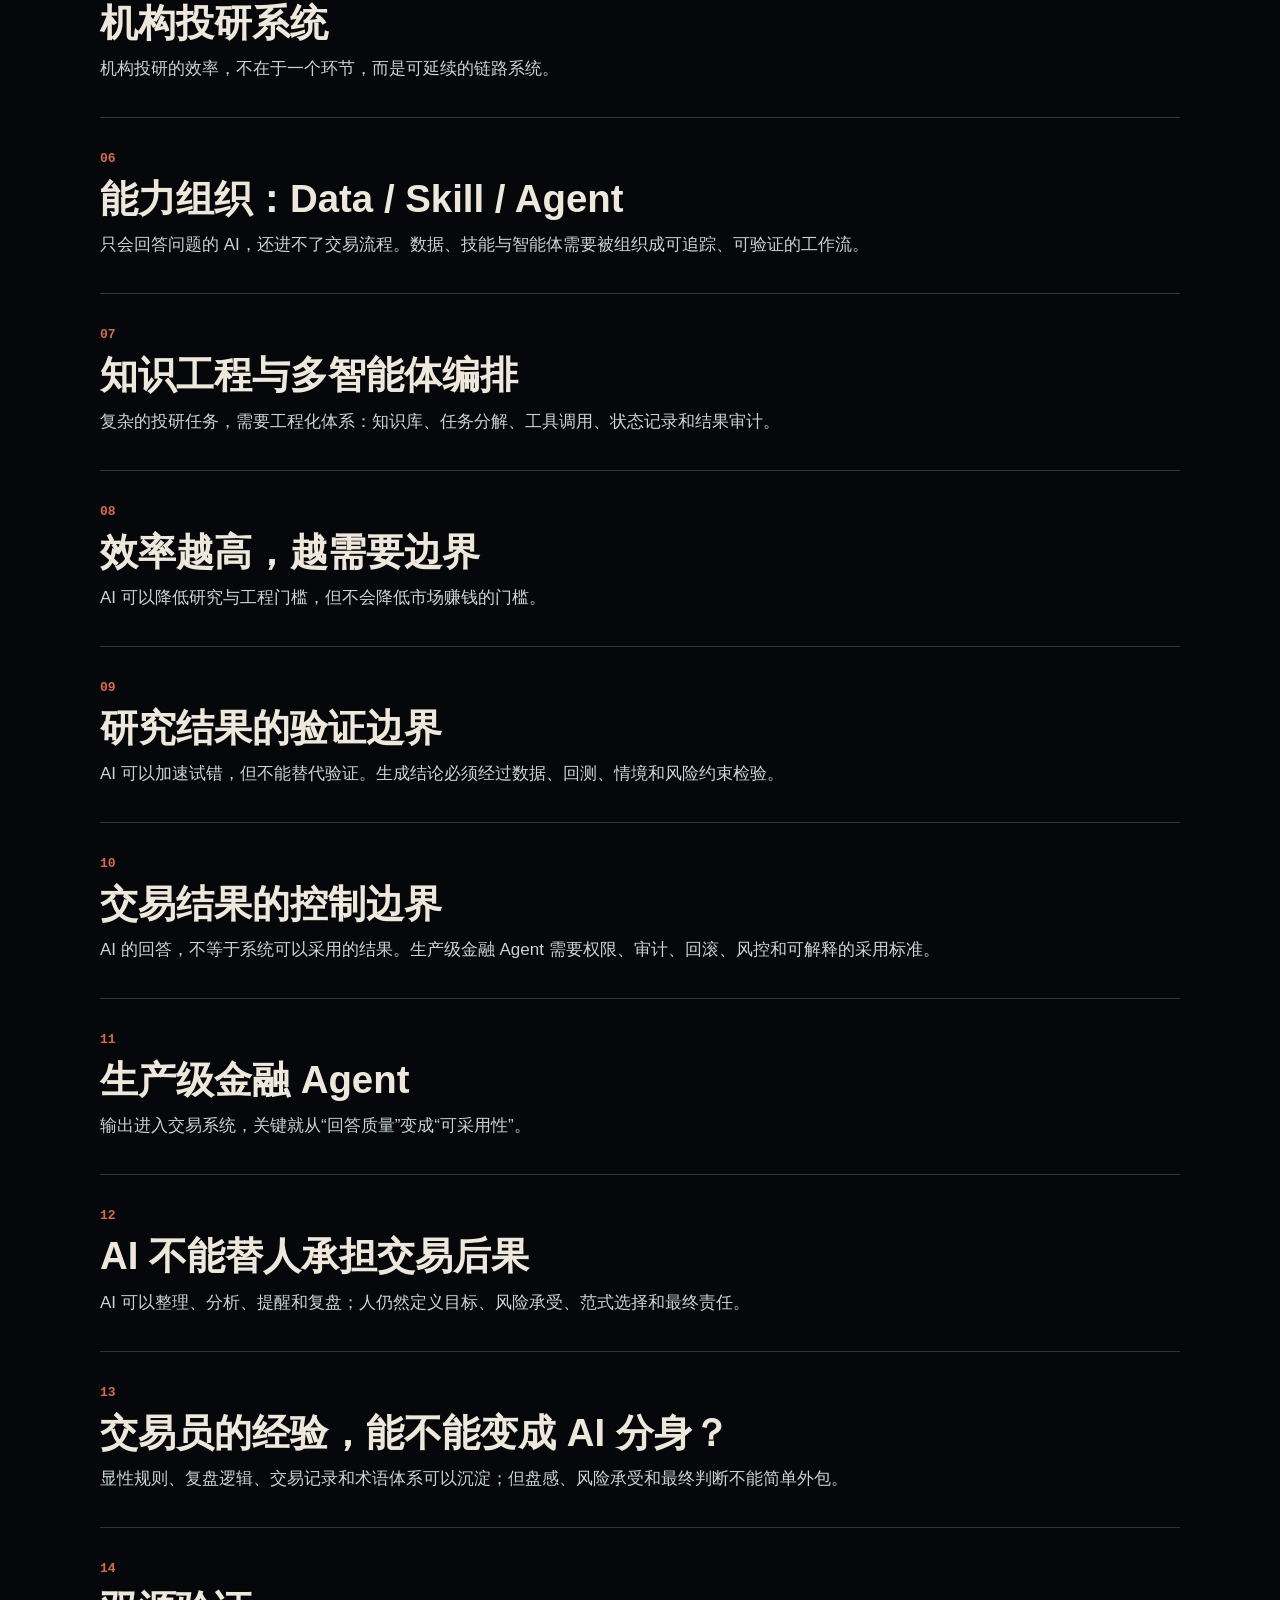
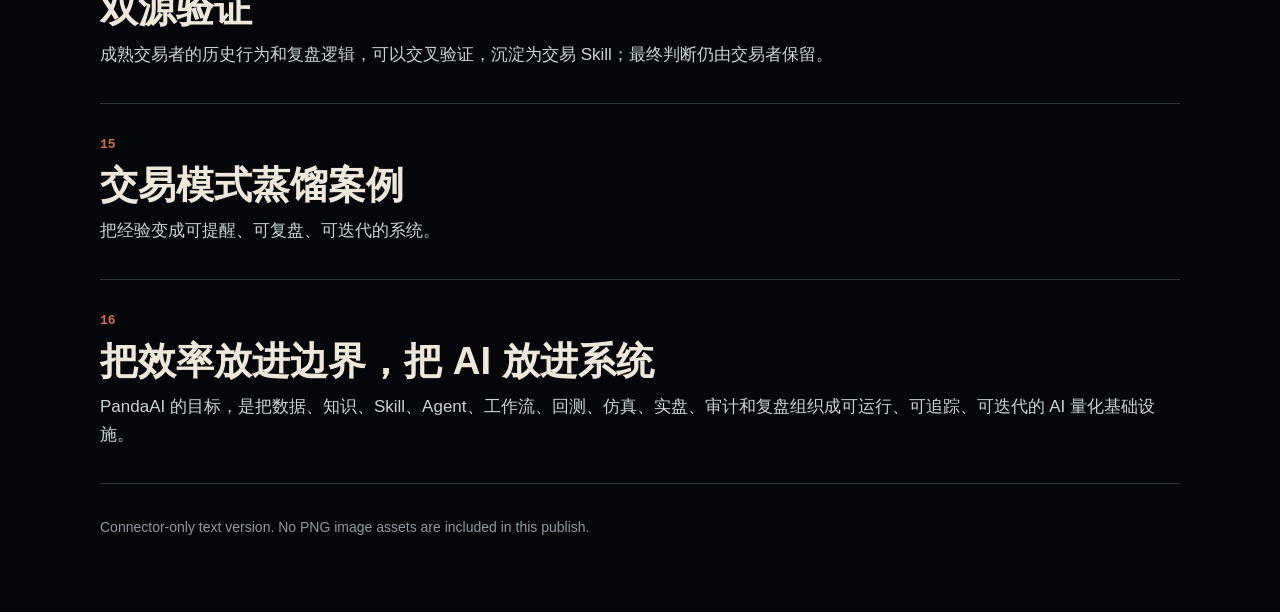
==== commit e082d110: "Publish Dark Atlas v2 text-only page" ====
--- a/pages/ai-trading-boundary-dark-atlas-v2/index.html
+++ b/pages/ai-trading-boundary-dark-atlas-v2/index.html
@@ -1,388 +1,56 @@
 <!doctype html>
 <html lang="zh-CN">
-  <head>
-    <meta charset="utf-8" />
-    <meta name="viewport" content="width=device-width, initial-scale=1" />
-    <title>AI 与人在交易中的效率与边界 - Dark Atlas v2</title>
-    <link rel="stylesheet" href="./styles.css" />
-  </head>
-  <body>
-    <main class="deck" aria-label="AI trading boundary dark atlas deck">
-      <section class="slide slide-01 family-cover active" data-slide="01">
-        <img class="plate-image" src="./assets/generated/dark-atlas-v2-round1/round1-01-cover-b.png" alt="" />
-        <div class="plate-scrim cover-scrim"></div>
-        <div class="brand"><span class="brand-mark"></span><span>PandaAI Trade</span></div>
-        <div class="meta-chip top-right"><span>TRADING BOUNDARY</span><b>DARK ATLAS V2</b></div>
-        <div class="hero-title cover-title">
-          <p class="eyebrow">AI TRADING BOUNDARY ATLAS</p>
-          <h1>AI 与人在交易中的<br />效率与边界</h1>
-          <p class="hero-sub">关于 AI 量化工具、交易实践与系统边界的阶段思考</p>
-          <div class="event-line">
-            <span>5.13 金工论坛</span><i></i><span>上海国金中心丽思卡尔顿酒店</span><i></i><span>PandaAI 创始人 李昱琦</span>
-          </div>
-        </div>
-        <div class="bottom-code">EFFICIENCY / BOUNDARY / CONTROL / HUMAN-IN-THE-LOOP</div>
-        <div class="page"><b>01</b><span>/17</span></div>
-      </section>
+<head>
+  <meta charset="utf-8">
+  <meta name="viewport" content="width=device-width, initial-scale=1">
+  <title>AI 与人在交易中的效率与边界 - Dark Atlas v2</title>
+  <style>
+    :root { --bg:#05070a; --panel:#11191f; --text:#eee8dc; --soft:#cbd4d4; --muted:#8f9ba0; --line:rgba(155,176,184,.28); --blue:#79a7bf; --copper:#d46b52; --amber:#c99a56; }
+    * { box-sizing:border-box; }
+    body { margin:0; background:radial-gradient(circle at 18% 18%, rgba(121,167,191,.18), transparent 28%), radial-gradient(circle at 82% 12%, rgba(212,107,82,.14), transparent 30%), var(--bg); color:var(--text); font-family:-apple-system,BlinkMacSystemFont,"PingFang SC","Microsoft YaHei",sans-serif; line-height:1.65; }
+    main { width:min(1080px, calc(100vw - 36px)); margin:0 auto; padding:48px 0 72px; }
+    header { min-height:72vh; display:grid; align-content:center; border-bottom:1px solid var(--line); }
+    .kicker { color:var(--blue); font:700 13px/1.2 ui-monospace,SFMono-Regular,Menlo,monospace; letter-spacing:.08em; text-transform:uppercase; }
+    h1 { margin:18px 0 18px; font-size:clamp(38px, 7vw, 82px); line-height:1.04; letter-spacing:0; max-width:900px; }
+    .subtitle { max-width:760px; color:var(--soft); font-size:clamp(18px, 2vw, 24px); }
+    .event { margin-top:28px; color:var(--muted); font-size:15px; }
+    section { padding:34px 0; border-bottom:1px solid var(--line); }
+    h2 { margin:0 0 10px; font-size:clamp(25px, 3vw, 42px); line-height:1.15; letter-spacing:0; }
+    p { margin:0; color:var(--soft); font-size:17px; }
+    .grid { display:grid; grid-template-columns:repeat(auto-fit, minmax(220px,1fr)); gap:14px; margin-top:18px; }
+    .card { border:1px solid var(--line); background:rgba(17,25,31,.74); border-radius:8px; padding:18px; }
+    .card b { display:block; margin-bottom:6px; color:var(--amber); }
+    .num { color:var(--copper); font:700 13px/1 ui-monospace,SFMono-Regular,Menlo,monospace; margin-bottom:12px; }
+    footer { padding-top:32px; color:var(--muted); font-size:14px; }
+  </style>
+</head>
+<body>
+<main>
+  <header>
+    <div class="kicker">PandaAI Trade / Dark Atlas v2</div>
+    <h1>AI 与人在交易中的效率与边界</h1>
+    <p class="subtitle">关于 AI 量化工具、交易实践与系统边界的阶段思考。</p>
+    <div class="event">5.13 金工论坛 / 上海国金中心丽思卡尔顿酒店 / PandaAI 创始人 李昱琦</div>
+  </header>
 
-      <section class="slide slide-02 family-question" data-slide="02">
-        <div class="atlas-bg"></div>
-        <div class="brand small"><span class="brand-mark"></span><span>PandaAI Trade</span></div>
-        <div class="section-code">PART 1 / QUESTION</div>
-        <div class="question-layout">
-          <div class="title-block">
-            <p class="eyebrow">CORE QUESTION</p>
-            <h2>AI 在交易链路中的位置</h2>
-            <p class="lead">真正的问题，不是 AI 能不能交易，而是 AI 在交易链路中应该站在哪里。</p>
-          </div>
-          <div class="orbit-map" aria-hidden="true">
-            <div class="orbit orbit-a"></div>
-            <div class="orbit orbit-b"></div>
-            <div class="axis-line"></div>
-            <div class="node node-research">投研侧<br /><span>效率放大</span></div>
-            <div class="node node-model">模型侧<br /><span>生成与验证</span></div>
-            <div class="node node-trading">交易侧<br /><span>边界控制</span></div>
-          </div>
-          <div class="question-cards">
-            <div><b>投研侧</b><span>研究可以反复试错，AI 更容易先放大效率。</span></div>
-            <div><b>交易侧</b><span>必须面对真实成本、仓位变化、风险暴露和权限约束。</span></div>
-            <div><b>模型侧</b><span>生成是过程，验证、采用与控制才是结果。</span></div>
-          </div>
-        </div>
-        <div class="page"><b>02</b><span>/17</span></div>
-      </section>
+  <section><div class="num">01</div><h2>AI 在交易链路中的位置</h2><p>真正的问题，不是 AI 能不能交易，而是 AI 在交易链路中应该站在哪里。</p><div class="grid"><div class="card"><b>投研侧</b>效率放大，适合多轮检索、生成、回测和复盘。</div><div class="card"><b>模型侧</b>生成是过程，验证、采用与控制才是结果。</div><div class="card"><b>交易侧</b>必须面对真实成本、仓位变化、风险暴露和权限约束。</div></div></section>
+  <section><div class="num">02</div><h2>投研放大效率，交易保留边界</h2><p>投研侧强调效率，交易侧强调边界。AI 可以让研究更快进入验证，但不能绕过交易系统的控制要求。</p></section>
+  <section><div class="num">03</div><h2>从想法到验证的距离</h2><p>AI 先改变的，是从想法到验证的距离。它缩短了研究表达、代码生成、回测组织和复盘沉淀的链路。</p></section>
+  <section><div class="num">04</div><h2>个人效率，会走向系统效率</h2><p>当效率问题进入机构场景，它不再是个人工具问题，而是系统建设问题。</p></section>
+  <section><div class="num">05</div><h2>机构投研系统</h2><p>机构投研的效率，不在于一个环节，而是可延续的链路系统。</p></section>
+  <section><div class="num">06</div><h2>能力组织：Data / Skill / Agent</h2><p>只会回答问题的 AI，还进不了交易流程。数据、技能与智能体需要被组织成可追踪、可验证的工作流。</p></section>
+  <section><div class="num">07</div><h2>知识工程与多智能体编排</h2><p>复杂的投研任务，需要工程化体系：知识库、任务分解、工具调用、状态记录和结果审计。</p></section>
+  <section><div class="num">08</div><h2>效率越高，越需要边界</h2><p>AI 可以降低研究与工程门槛，但不会降低市场赚钱的门槛。</p></section>
+  <section><div class="num">09</div><h2>研究结果的验证边界</h2><p>AI 可以加速试错，但不能替代验证。生成结论必须经过数据、回测、情境和风险约束检验。</p></section>
+  <section><div class="num">10</div><h2>交易结果的控制边界</h2><p>AI 的回答，不等于系统可以采用的结果。生产级金融 Agent 需要权限、审计、回滚、风控和可解释的采用标准。</p></section>
+  <section><div class="num">11</div><h2>生产级金融 Agent</h2><p>输出进入交易系统，关键就从“回答质量”变成“可采用性”。</p></section>
+  <section><div class="num">12</div><h2>AI 不能替人承担交易后果</h2><p>AI 可以整理、分析、提醒和复盘；人仍然定义目标、风险承受、范式选择和最终责任。</p></section>
+  <section><div class="num">13</div><h2>交易员的经验，能不能变成 AI 分身？</h2><p>显性规则、复盘逻辑、交易记录和术语体系可以沉淀；但盘感、风险承受和最终判断不能简单外包。</p></section>
+  <section><div class="num">14</div><h2>双源验证</h2><p>成熟交易者的历史行为和复盘逻辑，可以交叉验证，沉淀为交易 Skill；最终判断仍由交易者保留。</p></section>
+  <section><div class="num">15</div><h2>交易模式蒸馏案例</h2><p>把经验变成可提醒、可复盘、可迭代的系统。</p></section>
+  <section><div class="num">16</div><h2>把效率放进边界，把 AI 放进系统</h2><p>PandaAI 的目标，是把数据、知识、Skill、Agent、工作流、回测、仿真、实盘、审计和复盘组织成可运行、可追踪、可迭代的 AI 量化基础设施。</p></section>
 
-      <section class="slide slide-03 family-split" data-slide="03">
-        <img class="plate-image dimmed" src="./assets/generated/dark-atlas-v2-round1/round1-03-split.png" alt="" />
-        <div class="split-scrim"></div>
-        <div class="brand small"><span class="brand-mark"></span><span>PandaAI Trade</span></div>
-        <div class="split-title">
-          <p class="eyebrow">EFFICIENCY / BOUNDARY</p>
-          <h2>投研放大效率，交易保留边界</h2>
-          <p class="lead">投研侧强调效率，交易侧强调边界。</p>
-        </div>
-        <div class="boundary-axis">
-          <span>BOUNDARY AXIS</span>
-        </div>
-        <div class="split-panel research-panel">
-          <h3>投研侧</h3>
-          <ul>
-            <li>多轮检索</li>
-            <li>多次生成</li>
-            <li>多次回测</li>
-            <li>多次复盘</li>
-          </ul>
-          <b>目标：更快验证</b>
-        </div>
-        <div class="split-panel trading-panel">
-          <h3>交易侧</h3>
-          <ul>
-            <li>真实成本</li>
-            <li>仓位变化</li>
-            <li>风险暴露</li>
-            <li>权限约束</li>
-          </ul>
-          <b>目标：可控采用</b>
-        </div>
-        <div class="page"><b>03</b><span>/17</span></div>
-      </section>
-
-      <section class="slide slide-04 family-chain" data-slide="04">
-        <div class="atlas-bg"></div>
-        <div class="brand small"><span class="brand-mark"></span><span>PandaAI Trade</span></div>
-        <div class="title-block narrow">
-          <p class="eyebrow">RESEARCH DISTANCE</p>
-          <h2>从想法到验证的距离</h2>
-          <p class="lead">AI 先改变的，是从想法到验证的距离。</p>
-        </div>
-        <div class="chain-track">
-          <div>交易想法</div><i></i><div>数据调用</div><i></i><div>因子 / 策略构建</div><i></i><div>代码生成</div><i></i><div>回测验证</div><i></i><div>图表观察</div><i></i><div>复盘调整</div>
-        </div>
-        <div class="compression-field">
-          <span class="pulse p1"></span><span class="pulse p2"></span><span class="pulse p3"></span>
-          <b>Compression</b>
-        </div>
-        <div class="bottom-judgment">AI 的第一层价值，不是跳过验证，而是压缩验证。</div>
-        <div class="page"><b>04</b><span>/17</span></div>
-      </section>
-
-      <section class="slide slide-05 family-bridge" data-slide="05">
-        <div class="atlas-bg"></div>
-        <div class="brand small"><span class="brand-mark"></span><span>PandaAI Trade</span></div>
-        <div class="title-block">
-          <p class="eyebrow">FROM TOOL TO SYSTEM</p>
-          <h2>个人效率，会走向系统效率</h2>
-          <p class="lead">当效率问题进入机构场景，它不再是个人工具问题，而是系统建设问题。</p>
-        </div>
-        <div class="module-cloud">
-          <div>数据处理</div><div>因子研究</div><div>模型信号</div><div>回测验证</div>
-          <div>风控约束</div><div>超级图表</div><div>策略管理</div><div>工作流 / 智能体</div>
-        </div>
-        <div class="bridge-line"><span>个人研究链路</span><i></i><span>机构投研系统</span></div>
-        <div class="page"><b>05</b><span>/17</span></div>
-      </section>
-
-      <section class="slide slide-06 family-system" data-slide="06">
-        <div class="atlas-bg"></div>
-        <div class="brand small"><span class="brand-mark"></span><span>PandaAI Trade</span></div>
-        <div class="case-label">INSTITUTIONAL CASE</div>
-        <div class="title-block">
-          <p class="eyebrow">SYSTEM PROOF</p>
-          <h2>机构投研系统</h2>
-          <p class="lead">机构投研的效率，不在于一个环节，而是可延续的链路系统。</p>
-        </div>
-        <div class="system-board">
-          <h3>国泰海通 AI 智能因子投研系统</h3>
-          <div class="system-grid">
-            <div>AI 因子研究框架</div>
-            <div>多模型 / 多 Agent 交易信号系统</div>
-            <div>数据处理、回测与风控体系</div>
-            <div>超级图表、策略管理、工作流与智能体基础架构</div>
-          </div>
-        </div>
-        <div class="side-note">效率一旦进入机构场景，立刻变成系统建设问题。</div>
-        <div class="page"><b>06</b><span>/17</span></div>
-      </section>
-
-      <section class="slide slide-07 family-architecture" data-slide="07">
-        <div class="atlas-bg"></div>
-        <div class="brand small"><span class="brand-mark"></span><span>PandaAI Trade</span></div>
-        <div class="title-block architecture-title">
-          <p class="eyebrow">CAPABILITY ARCHITECTURE</p>
-          <h2>能力组织：Data / Skill / Agent</h2>
-          <p class="lead">只会回答问题的 AI，还进不了交易流程。</p>
-        </div>
-        <div class="architecture-stack">
-          <div class="arch-layer agent"><b>Agent</b><span>任务拆解 / 工具调度 / 流程执行 / 结果汇总</span></div>
-          <div class="arch-layer skill"><b>Skill</b><span>因子计算 / 风控分析 / 研报检索 / 回测调用</span></div>
-          <div class="arch-layer data"><b>Data</b><span>行情 / 研报 / 财报 / 宏观 / 交易记录</span></div>
-        </div>
-        <div class="governance-rail">
-          <b>Governance</b>
-          <span>Trace</span><span>Log</span><span>Permission</span><span>Replay</span>
-        </div>
-        <div class="bottom-judgment">交易系统需要的不是一次性回答，而是可调用的数据、可复用的 Skill、可编排的 Agent。</div>
-        <div class="page"><b>07</b><span>/17</span></div>
-      </section>
-
-      <section class="slide slide-08 family-flow" data-slide="08">
-        <div class="atlas-bg"></div>
-        <div class="brand small"><span class="brand-mark"></span><span>PandaAI Trade</span></div>
-        <div class="title-block">
-          <p class="eyebrow">MULTI-AGENT ORCHESTRATION</p>
-          <h2>知识工程与多智能体编排</h2>
-          <p class="lead">复杂的投研任务，需要工程化的体系。</p>
-        </div>
-        <div class="agent-flow">
-          <div class="flow-node user">用户问题</div><i></i>
-          <div class="flow-node supervisor">主管 Agent</div><i></i>
-          <div class="agent-cluster">
-            <div>数据 Agent</div><div>检索 Agent</div><div>分析 Agent</div>
-          </div><i></i>
-          <div class="flow-node output">结果合成</div><i></i>
-          <div class="flow-node trace">Trace / 日志 / 结构化输出</div>
-        </div>
-        <div class="case-strip">研报知识工程 + AI 多智能体投研编排：从资料进入可检索、可调用、可训练流程。</div>
-        <div class="page"><b>08</b><span>/17</span></div>
-      </section>
-
-      <section class="slide slide-09 family-gate" data-slide="09">
-        <img class="plate-image" src="./assets/generated/dark-atlas-v2-round1/round1-09-gate.png" alt="" />
-        <div class="gate-scrim"></div>
-        <div class="brand small"><span class="brand-mark"></span><span>PandaAI Trade</span></div>
-        <div class="gate-title-block">
-          <p class="eyebrow">BOUNDARY IS THE HIGHEST LEVERAGE</p>
-          <h2>效率越高<br />越需要边界</h2>
-          <p class="lead">AI 可以降低研究与工程门槛，但不会降低市场赚钱的门槛。</p>
-        </div>
-        <div class="gate-callout left"><b>生成更快</b><span>不代表更可信</span></div>
-        <div class="gate-callout left lower"><b>调用更多</b><span>不代表更可控</span></div>
-        <div class="gate-callout right"><b>回测更快</b><span>不代表样本外有效</span></div>
-        <div class="gate-callout right lower"><b>执行更快</b><span>不代表风险更低</span></div>
-        <div class="page"><b>09</b><span>/17</span></div>
-      </section>
-
-      <section class="slide slide-10 family-gates" data-slide="10">
-        <div class="atlas-bg"></div>
-        <div class="brand small"><span class="brand-mark"></span><span>PandaAI Trade</span></div>
-        <div class="title-block">
-          <p class="eyebrow">VALIDATION BOUNDARY</p>
-          <h2>研究结果的验证边界</h2>
-          <p class="lead">AI 可以加速试错，但不能替代验证。</p>
-        </div>
-        <div class="five-gates">
-          <div><b>01</b><span>数据时点是否正确</span></div>
-          <div><b>02</b><span>是否存在未来函数</span></div>
-          <div><b>03</b><span>样本外是否稳定</span></div>
-          <div><b>04</b><span>交易成本是否可承受</span></div>
-          <div><b>05</b><span>结果是否可复现</span></div>
-        </div>
-        <div class="bottom-judgment">边界不是保守，而是研究可信度的必要条件。</div>
-        <div class="page"><b>10</b><span>/17</span></div>
-      </section>
-
-      <section class="slide slide-11 family-compare" data-slide="11">
-        <div class="atlas-bg"></div>
-        <div class="brand small"><span class="brand-mark"></span><span>PandaAI Trade</span></div>
-        <div class="title-block">
-          <p class="eyebrow">ADOPTION BOUNDARY</p>
-          <h2>交易结果的控制边界</h2>
-          <p class="lead">AI 的回答，不等于系统可以采用的结果。</p>
-        </div>
-        <div class="comparison">
-          <div class="compare-col weak">
-            <h3>普通 AI 输出</h3>
-            <p>生成文本</p><p>看起来合理</p><p>没有明确权限</p><p>错误难追踪</p><p>建议直接给人</p>
-          </div>
-          <div class="control-spine">CONTROL LAYER</div>
-          <div class="compare-col strong">
-            <h3>生产级金融 Agent</h3>
-            <p>输出结构化结果</p><p>输入条件可检查</p><p>输出权限可分级</p><p>失败可归因</p><p>进入审计与控制层</p>
-          </div>
-        </div>
-        <div class="bottom-judgment">在交易中，可解释性不一定带来收益，但它决定了结果能否被信任、复盘和授权。</div>
-        <div class="page"><b>11</b><span>/17</span></div>
-      </section>
-
-      <section class="slide slide-12 family-agent" data-slide="12">
-        <div class="atlas-bg"></div>
-        <div class="brand small"><span class="brand-mark"></span><span>PandaAI Trade</span></div>
-        <div class="title-block">
-          <p class="eyebrow">PRODUCTION-GRADE FINANCIAL AGENT</p>
-          <h2>生产级金融 Agent</h2>
-          <p class="lead">输出进入交易系统，关键就从“回答质量”变成“可采用性”。</p>
-        </div>
-        <div class="agent-contracts">
-          <div><b>Input Contract</b><span>输入是否满足要求</span></div>
-          <div><b>Output Contract</b><span>输出能否被下游消费</span></div>
-          <div><b>Trigger Rule</b><span>是否允许进入正式结果</span></div>
-          <div><b>Failure Card</b><span>失败如何归因</span></div>
-          <div><b>Control Hook</b><span>谁拥有最终控制权</span></div>
-        </div>
-        <div class="case-strip copper">MoTA / TQX：从“看上去能回答”升级为“可编排、可验证、可审计、可归责”。</div>
-        <div class="page"><b>12</b><span>/17</span></div>
-      </section>
-
-      <section class="slide slide-13 family-human" data-slide="13">
-        <div class="atlas-bg warm"></div>
-        <div class="brand small"><span class="brand-mark"></span><span>PandaAI Trade</span></div>
-        <div class="title-block">
-          <p class="eyebrow">HUMAN POSITION</p>
-          <h2>AI 不能替人承担交易后果</h2>
-          <p class="lead">AI 可以整理、分析、提醒和复盘；人仍然定义目标、风险承受、范式选择和最终责任。</p>
-        </div>
-        <div class="triad">
-          <div><b>AI 更适合</b><span>检索 / 计算 / 提醒 / 复盘 / 汇总</span></div>
-          <div><b>人更适合</b><span>目标定义 / 风险承受 / 最终判断 / 范式切换 / 责任承担</span></div>
-          <div><b>系统必须承接</b><span>权限 / 审计 / 风控 / 日志 / 回滚</span></div>
-        </div>
-        <div class="bottom-judgment">AI 放大效率，人定义目标与责任，系统承接边界。</div>
-        <div class="page"><b>13</b><span>/17</span></div>
-      </section>
-
-      <section class="slide slide-14 family-experience" data-slide="14">
-        <div class="atlas-bg warm"></div>
-        <div class="brand small"><span class="brand-mark"></span><span>PandaAI Trade</span></div>
-        <div class="title-block">
-          <p class="eyebrow">EXPERIENCE STRUCTURE</p>
-          <h2>交易员的经验，能不能变成 AI 分身？</h2>
-          <p class="lead">显性规则、复盘逻辑、交易记录和术语体系可以沉淀；但盘感、风险承受和最终判断不能简单外包。</p>
-        </div>
-        <div class="experience-grid">
-          <div><h3>可沉淀</h3><p>交易记录</p><p>复盘逻辑</p><p>术语体系</p><p>固定规则</p></div>
-          <div><h3>可逼近</h3><p>风格偏好</p><p>盘感片段</p><p>下单节奏</p><p>模式识别</p></div>
-          <div><h3>必须保留</h3><p>最终责任</p><p>风险承受</p><p>模式内 / 外判断</p><p>范式切换</p></div>
-        </div>
-        <div class="page"><b>14</b><span>/17</span></div>
-      </section>
-
-      <section class="slide slide-15 family-method" data-slide="15">
-        <div class="atlas-bg warm"></div>
-        <div class="brand small"><span class="brand-mark"></span><span>PandaAI Trade</span></div>
-        <div class="title-block">
-          <p class="eyebrow">DUAL-SOURCE VALIDATION</p>
-          <h2>双源验证</h2>
-          <p class="lead">成熟交易者的历史行为和复盘逻辑，可以交叉验证，沉淀为交易 Skill；最终判断仍由交易者保留。</p>
-        </div>
-        <div class="dual-source">
-          <div class="source-card"><h3>交割数据</h3><p>买入时机</p><p>涨幅位置</p><p>持仓时间</p><p>盈亏</p></div>
-          <div class="merge-node">交叉验证</div>
-          <div class="source-card"><h3>复盘笔记</h3><p>锚定物</p><p>题材判断</p><p>情绪周期</p><p>操作依据</p></div>
-        </div>
-        <div class="outputs"><span>模式识别</span><span>盘中提醒</span><span>智能复盘</span><span>交易 Skill</span></div>
-        <div class="bottom-judgment">当讨论回到交易员本人，AI 的价值就不是替代判断，而是沉淀经验。</div>
-        <div class="page"><b>15</b><span>/17</span></div>
-      </section>
-
-      <section class="slide slide-16 family-case" data-slide="16">
-        <div class="atlas-bg warm"></div>
-        <div class="brand small"><span class="brand-mark"></span><span>PandaAI Trade</span></div>
-        <div class="title-block">
-          <p class="eyebrow">PATTERN DISTILLATION</p>
-          <h2>交易模式蒸馏案例</h2>
-          <p class="lead">把经验变成可提醒、可复盘、可迭代的系统。</p>
-        </div>
-        <div class="metric-row">
-          <div><b>2764</b><span>笔交割数据</span></div>
-          <div><b>70+</b><span>份复盘笔记</span></div>
-          <div><b>4%–10%</b><span>盘中涨幅区间提醒</span></div>
-          <div><b>IN / OUT</b><span>模式内外识别</span></div>
-        </div>
-        <div class="case-statement">AI 汇聚信息，交易者保留最终判断。</div>
-        <div class="bottom-judgment">让历史行为和主观逻辑变成可提醒、可复盘、可迭代的交易结构。</div>
-        <div class="page"><b>16</b><span>/17</span></div>
-      </section>
-
-      <section class="slide slide-17 family-finale" data-slide="17">
-        <div class="atlas-bg"></div>
-        <div class="brand small"><span class="brand-mark"></span><span>PandaAI Trade</span></div>
-        <div class="title-block finale-title">
-          <p class="eyebrow">PANDAAI INFRASTRUCTURE</p>
-          <h2>把效率放进边界，把 AI 放进系统</h2>
-          <p class="lead">PandaAI 的目标，是把数据、知识、Skill、Agent、工作流、回测、仿真、实盘、审计和复盘组织成可运行、可追踪、可迭代的 AI 量化基础设施。</p>
-        </div>
-        <div class="infrastructure-stack">
-          <div>数据 / 知识</div><i></i><div>Skill / 工具</div><i></i><div>Agent / 多智能体编排</div><i></i><div>工作流 / 回测 / 仿真 / 实盘</div><i></i><div>审计 / 风控 / 复盘 / 人工判断</div>
-        </div>
-        <div class="final-points">
-          <span>投研侧需要效率</span><span>交易侧需要边界</span><span>人的经验需要沉淀</span><span>机构系统需要治理</span>
-        </div>
-        <div class="page"><b>17</b><span>/17</span></div>
-      </section>
-    </main>
-
-    <nav class="nav" aria-label="slide navigation">
-      <button type="button" data-dir="-1">Prev</button>
-      <button type="button" data-dir="1">Next</button>
-    </nav>
-
-    <script>
-      const slides = Array.from(document.querySelectorAll(".slide"));
-      let current = 0;
-
-      function showSlideNumber(n) {
-        const key = String(n).padStart(2, "0");
-        const nextIndex = slides.findIndex((slide) => slide.dataset.slide === key);
-        if (nextIndex < 0) return;
-        current = nextIndex;
-        slides.forEach((slide, index) => slide.classList.toggle("active", index === current));
-      }
-
-      window.showSlideNumber = showSlideNumber;
-
-      function step(dir) {
-        current = (current + dir + slides.length) % slides.length;
-        showSlideNumber(Number(slides[current].dataset.slide));
-      }
-
-      document.querySelectorAll(".nav button").forEach((button) => {
-        button.addEventListener("click", () => step(Number(button.dataset.dir)));
-      });
-
-      window.addEventListener("keydown", (event) => {
-        if (event.key === "ArrowRight" || event.key === " ") step(1);
-        if (event.key === "ArrowLeft") step(-1);
-      });
-    </script>
-  </body>
+  <footer>Connector-only text version. No PNG image assets are included in this publish.</footer>
+</main>
+</body>
 </html>
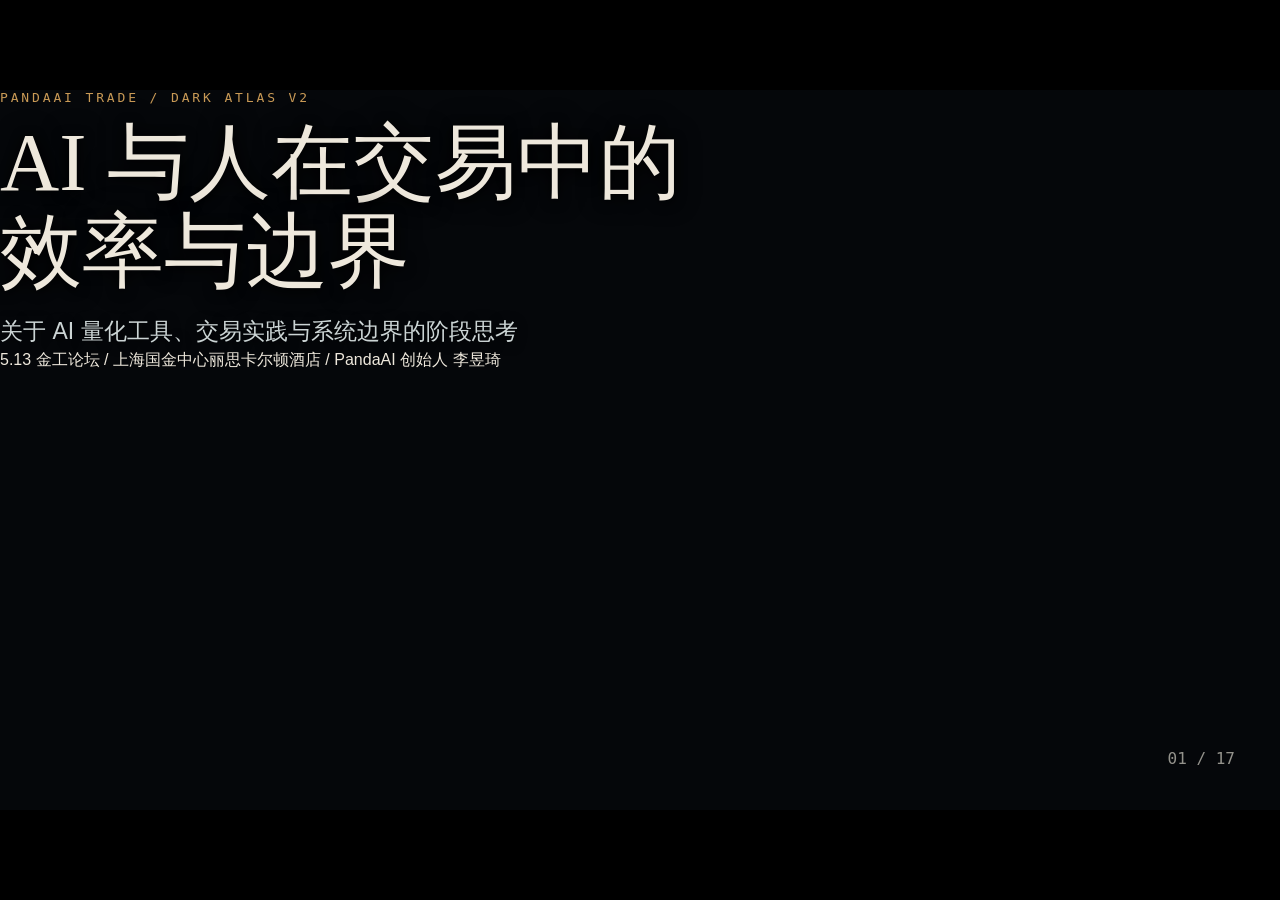
==== commit 469cf210: "Restore Dark Atlas v2 slide deck structure" ====
--- a/pages/ai-trading-boundary-dark-atlas-v2/index.html
+++ b/pages/ai-trading-boundary-dark-atlas-v2/index.html
@@ -4,53 +4,165 @@
   <meta charset="utf-8">
   <meta name="viewport" content="width=device-width, initial-scale=1">
   <title>AI 与人在交易中的效率与边界 - Dark Atlas v2</title>
-  <style>
-    :root { --bg:#05070a; --panel:#11191f; --text:#eee8dc; --soft:#cbd4d4; --muted:#8f9ba0; --line:rgba(155,176,184,.28); --blue:#79a7bf; --copper:#d46b52; --amber:#c99a56; }
-    * { box-sizing:border-box; }
-    body { margin:0; background:radial-gradient(circle at 18% 18%, rgba(121,167,191,.18), transparent 28%), radial-gradient(circle at 82% 12%, rgba(212,107,82,.14), transparent 30%), var(--bg); color:var(--text); font-family:-apple-system,BlinkMacSystemFont,"PingFang SC","Microsoft YaHei",sans-serif; line-height:1.65; }
-    main { width:min(1080px, calc(100vw - 36px)); margin:0 auto; padding:48px 0 72px; }
-    header { min-height:72vh; display:grid; align-content:center; border-bottom:1px solid var(--line); }
-    .kicker { color:var(--blue); font:700 13px/1.2 ui-monospace,SFMono-Regular,Menlo,monospace; letter-spacing:.08em; text-transform:uppercase; }
-    h1 { margin:18px 0 18px; font-size:clamp(38px, 7vw, 82px); line-height:1.04; letter-spacing:0; max-width:900px; }
-    .subtitle { max-width:760px; color:var(--soft); font-size:clamp(18px, 2vw, 24px); }
-    .event { margin-top:28px; color:var(--muted); font-size:15px; }
-    section { padding:34px 0; border-bottom:1px solid var(--line); }
-    h2 { margin:0 0 10px; font-size:clamp(25px, 3vw, 42px); line-height:1.15; letter-spacing:0; }
-    p { margin:0; color:var(--soft); font-size:17px; }
-    .grid { display:grid; grid-template-columns:repeat(auto-fit, minmax(220px,1fr)); gap:14px; margin-top:18px; }
-    .card { border:1px solid var(--line); background:rgba(17,25,31,.74); border-radius:8px; padding:18px; }
-    .card b { display:block; margin-bottom:6px; color:var(--amber); }
-    .num { color:var(--copper); font:700 13px/1 ui-monospace,SFMono-Regular,Menlo,monospace; margin-bottom:12px; }
-    footer { padding-top:32px; color:var(--muted); font-size:14px; }
-  </style>
+  <link rel="stylesheet" href="./styles.css">
 </head>
 <body>
-<main>
-  <header>
-    <div class="kicker">PandaAI Trade / Dark Atlas v2</div>
-    <h1>AI 与人在交易中的效率与边界</h1>
-    <p class="subtitle">关于 AI 量化工具、交易实践与系统边界的阶段思考。</p>
-    <div class="event">5.13 金工论坛 / 上海国金中心丽思卡尔顿酒店 / PandaAI 创始人 李昱琦</div>
-  </header>
+  <main class="deck" aria-label="AI trading boundary dark atlas deck">
+    <section class="slide active cover" data-slide="01">
+      <p class="eyebrow">PANDAAI TRADE / DARK ATLAS V2</p>
+      <h1>AI 与人在交易中的<br>效率与边界</h1>
+      <p class="lead">关于 AI 量化工具、交易实践与系统边界的阶段思考</p>
+      <div class="event">5.13 金工论坛 / 上海国金中心丽思卡尔顿酒店 / PandaAI 创始人 李昱琦</div>
+      <div class="page">01 / 17</div>
+    </section>
 
-  <section><div class="num">01</div><h2>AI 在交易链路中的位置</h2><p>真正的问题，不是 AI 能不能交易，而是 AI 在交易链路中应该站在哪里。</p><div class="grid"><div class="card"><b>投研侧</b>效率放大，适合多轮检索、生成、回测和复盘。</div><div class="card"><b>模型侧</b>生成是过程，验证、采用与控制才是结果。</div><div class="card"><b>交易侧</b>必须面对真实成本、仓位变化、风险暴露和权限约束。</div></div></section>
-  <section><div class="num">02</div><h2>投研放大效率，交易保留边界</h2><p>投研侧强调效率，交易侧强调边界。AI 可以让研究更快进入验证，但不能绕过交易系统的控制要求。</p></section>
-  <section><div class="num">03</div><h2>从想法到验证的距离</h2><p>AI 先改变的，是从想法到验证的距离。它缩短了研究表达、代码生成、回测组织和复盘沉淀的链路。</p></section>
-  <section><div class="num">04</div><h2>个人效率，会走向系统效率</h2><p>当效率问题进入机构场景，它不再是个人工具问题，而是系统建设问题。</p></section>
-  <section><div class="num">05</div><h2>机构投研系统</h2><p>机构投研的效率，不在于一个环节，而是可延续的链路系统。</p></section>
-  <section><div class="num">06</div><h2>能力组织：Data / Skill / Agent</h2><p>只会回答问题的 AI，还进不了交易流程。数据、技能与智能体需要被组织成可追踪、可验证的工作流。</p></section>
-  <section><div class="num">07</div><h2>知识工程与多智能体编排</h2><p>复杂的投研任务，需要工程化体系：知识库、任务分解、工具调用、状态记录和结果审计。</p></section>
-  <section><div class="num">08</div><h2>效率越高，越需要边界</h2><p>AI 可以降低研究与工程门槛，但不会降低市场赚钱的门槛。</p></section>
-  <section><div class="num">09</div><h2>研究结果的验证边界</h2><p>AI 可以加速试错，但不能替代验证。生成结论必须经过数据、回测、情境和风险约束检验。</p></section>
-  <section><div class="num">10</div><h2>交易结果的控制边界</h2><p>AI 的回答，不等于系统可以采用的结果。生产级金融 Agent 需要权限、审计、回滚、风控和可解释的采用标准。</p></section>
-  <section><div class="num">11</div><h2>生产级金融 Agent</h2><p>输出进入交易系统，关键就从“回答质量”变成“可采用性”。</p></section>
-  <section><div class="num">12</div><h2>AI 不能替人承担交易后果</h2><p>AI 可以整理、分析、提醒和复盘；人仍然定义目标、风险承受、范式选择和最终责任。</p></section>
-  <section><div class="num">13</div><h2>交易员的经验，能不能变成 AI 分身？</h2><p>显性规则、复盘逻辑、交易记录和术语体系可以沉淀；但盘感、风险承受和最终判断不能简单外包。</p></section>
-  <section><div class="num">14</div><h2>双源验证</h2><p>成熟交易者的历史行为和复盘逻辑，可以交叉验证，沉淀为交易 Skill；最终判断仍由交易者保留。</p></section>
-  <section><div class="num">15</div><h2>交易模式蒸馏案例</h2><p>把经验变成可提醒、可复盘、可迭代的系统。</p></section>
-  <section><div class="num">16</div><h2>把效率放进边界，把 AI 放进系统</h2><p>PandaAI 的目标，是把数据、知识、Skill、Agent、工作流、回测、仿真、实盘、审计和复盘组织成可运行、可追踪、可迭代的 AI 量化基础设施。</p></section>
+    <section class="slide" data-slide="02">
+      <p class="eyebrow">CORE QUESTION</p>
+      <h2>AI 在交易链路中的位置</h2>
+      <p class="lead">真正的问题，不是 AI 能不能交易，而是 AI 在交易链路中应该站在哪里。</p>
+      <div class="grid three"><div><b>投研侧</b><span>效率放大</span></div><div><b>模型侧</b><span>生成与验证</span></div><div><b>交易侧</b><span>边界控制</span></div></div>
+      <div class="page">02 / 17</div>
+    </section>
 
-  <footer>Connector-only text version. No PNG image assets are included in this publish.</footer>
-</main>
+    <section class="slide" data-slide="03">
+      <p class="eyebrow">EFFICIENCY / BOUNDARY</p>
+      <h2>投研放大效率，交易保留边界</h2>
+      <p class="lead">投研侧强调效率，交易侧强调边界。</p>
+      <div class="split"><div><b>投研侧</b><span>多轮检索 / 多次生成 / 多次回测 / 多次复盘</span></div><div><b>交易侧</b><span>真实成本 / 风险暴露 / 权限约束 / 最终责任</span></div></div>
+      <div class="page">03 / 17</div>
+    </section>
+
+    <section class="slide" data-slide="04">
+      <p class="eyebrow">RESEARCH LOOP</p>
+      <h2>从想法到验证的距离</h2>
+      <p class="lead">AI 先改变的，是从想法到验证的距离。</p>
+      <div class="steps"><span>想法</span><i></i><span>表达</span><i></i><span>生成</span><i></i><span>回测</span><i></i><span>复盘</span></div>
+      <div class="page">04 / 17</div>
+    </section>
+
+    <section class="slide" data-slide="05">
+      <p class="eyebrow">SYSTEM BRIDGE</p>
+      <h2>个人效率，会走向系统效率</h2>
+      <p class="lead">当效率问题进入机构场景，它不再是个人工具问题，而是系统建设问题。</p>
+      <div class="quote">从个人 Copilot，到机构级 AI 投研基础设施。</div>
+      <div class="page">05 / 17</div>
+    </section>
+
+    <section class="slide" data-slide="06">
+      <p class="eyebrow">INSTITUTIONAL RESEARCH</p>
+      <h2>机构投研系统</h2>
+      <p class="lead">机构投研的效率，不在于一个环节，而是可延续的链路系统。</p>
+      <div class="grid"><div><b>数据</b><span>清洗、标注、治理</span></div><div><b>研究</b><span>生成、验证、复盘</span></div><div><b>流程</b><span>协作、权限、审计</span></div></div>
+      <div class="page">06 / 17</div>
+    </section>
+
+    <section class="slide" data-slide="07">
+      <p class="eyebrow">CAPABILITY STRUCTURE</p>
+      <h2>能力组织：Data / Skill / Agent</h2>
+      <p class="lead">只会回答问题的 AI，还进不了交易流程。</p>
+      <div class="stack"><div>Data</div><div>Skill</div><div>Agent</div><div>Workflow</div><div>Audit</div></div>
+      <div class="page">07 / 17</div>
+    </section>
+
+    <section class="slide" data-slide="08">
+      <p class="eyebrow">ENGINEERING SYSTEM</p>
+      <h2>知识工程与多智能体编排</h2>
+      <p class="lead">复杂的投研任务，需要工程化的体系。</p>
+      <div class="grid"><div><b>知识库</b><span>可检索</span></div><div><b>任务分解</b><span>可执行</span></div><div><b>工具调用</b><span>可验证</span></div><div><b>状态记录</b><span>可审计</span></div></div>
+      <div class="page">08 / 17</div>
+    </section>
+
+    <section class="slide" data-slide="09">
+      <p class="eyebrow">BOUNDARY GATE</p>
+      <h2>效率越高<br>越需要边界</h2>
+      <p class="lead">AI 可以降低研究与工程门槛，但不会降低市场赚钱的门槛。</p>
+      <div class="quote">效率不是许可，生成不是采用。</div>
+      <div class="page">09 / 17</div>
+    </section>
+
+    <section class="slide" data-slide="10">
+      <p class="eyebrow">VALIDATION BOUNDARY</p>
+      <h2>研究结果的验证边界</h2>
+      <p class="lead">AI 可以加速试错，但不能替代验证。</p>
+      <div class="steps"><span>生成</span><i></i><span>回测</span><i></i><span>样本外</span><i></i><span>归因</span><i></i><span>采用</span></div>
+      <div class="page">10 / 17</div>
+    </section>
+
+    <section class="slide" data-slide="11">
+      <p class="eyebrow">CONTROL BOUNDARY</p>
+      <h2>交易结果的控制边界</h2>
+      <p class="lead">AI 的回答，不等于系统可以采用的结果。</p>
+      <div class="split"><div><b>普通 AI 输出</b><span>回答、建议、总结</span></div><div><b>生产级金融 Agent</b><span>权限、审计、回滚、风控</span></div></div>
+      <div class="page">11 / 17</div>
+    </section>
+
+    <section class="slide" data-slide="12">
+      <p class="eyebrow">PRODUCTION AGENT</p>
+      <h2>生产级金融 Agent</h2>
+      <p class="lead">输出进入交易系统，关键就从“回答质量”变成“可采用性”。</p>
+      <div class="grid"><div><b>权限</b></div><div><b>审计</b></div><div><b>风控</b></div><div><b>回滚</b></div></div>
+      <div class="page">12 / 17</div>
+    </section>
+
+    <section class="slide" data-slide="13">
+      <p class="eyebrow">HUMAN POSITION</p>
+      <h2>AI 不能替人承担交易后果</h2>
+      <p class="lead">AI 可以整理、分析、提醒和复盘；人仍然定义目标、风险承受、范式选择和最终责任。</p>
+      <div class="grid three"><div><b>AI 更适合</b><span>检索 / 计算 / 提醒</span></div><div><b>人更适合</b><span>目标 / 风险 / 判断</span></div><div><b>系统必须承接</b><span>权限 / 审计 / 风控</span></div></div>
+      <div class="page">13 / 17</div>
+    </section>
+
+    <section class="slide" data-slide="14">
+      <p class="eyebrow">EXPERIENCE STRUCTURE</p>
+      <h2>交易员的经验，能不能变成 AI 分身？</h2>
+      <p class="lead">显性规则、复盘逻辑、交易记录和术语体系可以沉淀；但盘感、风险承受和最终判断不能简单外包。</p>
+      <div class="grid three"><div><b>可沉淀</b><span>交易记录 / 复盘逻辑</span></div><div><b>可逼近</b><span>风格偏好 / 模式识别</span></div><div><b>必须保留</b><span>最终责任 / 范式切换</span></div></div>
+      <div class="page">14 / 17</div>
+    </section>
+
+    <section class="slide" data-slide="15">
+      <p class="eyebrow">DUAL-SOURCE VALIDATION</p>
+      <h2>双源验证</h2>
+      <p class="lead">成熟交易者的历史行为和复盘逻辑，可以交叉验证，沉淀为交易 Skill；最终判断仍由交易者保留。</p>
+      <div class="split"><div><b>交割数据</b><span>买入时机 / 持仓时间 / 盈亏</span></div><div><b>复盘笔记</b><span>锚定物 / 情绪周期 / 操作依据</span></div></div>
+      <div class="page">15 / 17</div>
+    </section>
+
+    <section class="slide" data-slide="16">
+      <p class="eyebrow">PATTERN DISTILLATION</p>
+      <h2>交易模式蒸馏案例</h2>
+      <p class="lead">把经验变成可提醒、可复盘、可迭代的系统。</p>
+      <div class="grid"><div><b>2764</b><span>笔交割数据</span></div><div><b>70+</b><span>份复盘笔记</span></div><div><b>4%-10%</b><span>涨幅区间提醒</span></div><div><b>IN / OUT</b><span>模式识别</span></div></div>
+      <div class="page">16 / 17</div>
+    </section>
+
+    <section class="slide" data-slide="17">
+      <p class="eyebrow">PANDAAI INFRASTRUCTURE</p>
+      <h2>把效率放进边界，把 AI 放进系统</h2>
+      <p class="lead">PandaAI 的目标，是把数据、知识、Skill、Agent、工作流、回测、仿真、实盘、审计和复盘组织成可运行、可追踪、可迭代的 AI 量化基础设施。</p>
+      <div class="stack"><div>数据 / 知识</div><div>Skill / 工具</div><div>Agent</div><div>工作流 / 回测 / 实盘</div><div>审计 / 风控 / 复盘</div></div>
+      <div class="page">17 / 17</div>
+    </section>
+  </main>
+
+  <nav class="nav" aria-label="slide navigation">
+    <button type="button" data-dir="-1">Prev</button>
+    <button type="button" data-dir="1">Next</button>
+  </nav>
+
+  <script>
+    const slides = Array.from(document.querySelectorAll('.slide'));
+    let current = 0;
+    function show(index) {
+      current = (index + slides.length) % slides.length;
+      slides.forEach((slide, i) => slide.classList.toggle('active', i === current));
+    }
+    function step(dir) { show(current + dir); }
+    document.querySelectorAll('.nav button').forEach((button) => button.addEventListener('click', () => step(Number(button.dataset.dir))));
+    window.addEventListener('keydown', (event) => {
+      if (event.key === 'ArrowRight' || event.key === ' ') step(1);
+      if (event.key === 'ArrowLeft') step(-1);
+    });
+  </script>
 </body>
 </html>
--- a/pages/ai-trading-boundary-dark-atlas-v2/styles.css
+++ b/pages/ai-trading-boundary-dark-atlas-v2/styles.css
@@ -0,0 +1,1236 @@
+:root {
+  --atlas-bg-0: #05070a;
+  --atlas-bg-1: #080c10;
+  --atlas-surface: rgba(12, 18, 23, 0.82);
+  --atlas-panel: rgba(17, 25, 31, 0.76);
+  --atlas-panel-soft: rgba(8, 13, 17, 0.58);
+  --atlas-text: #eee8dc;
+  --atlas-text-soft: #cbd4d4;
+  --atlas-text-muted: #8f9ba0;
+  --atlas-blue: #79a7bf;
+  --atlas-blue-dim: rgba(121, 167, 191, 0.28);
+  --atlas-copper: #d46b52;
+  --atlas-copper-dim: rgba(212, 107, 82, 0.28);
+  --atlas-amber: #c99a56;
+  --atlas-green: #7fa487;
+  --atlas-line: rgba(155, 176, 184, 0.34);
+  --atlas-grid: rgba(102, 128, 138, 0.16);
+  --font-serif: "Songti SC", "STSong", "Noto Serif CJK SC", "Source Han Serif SC", serif;
+  --font-sans: "PingFang SC", "Hiragino Sans GB", "Noto Sans CJK SC", "Microsoft YaHei", sans-serif;
+  --font-mono: "SFMono-Regular", "Roboto Mono", "Menlo", monospace;
+}
+
+* {
+  box-sizing: border-box;
+}
+
+html,
+body {
+  width: 100%;
+  height: 100%;
+  margin: 0;
+  background: #000;
+  color: var(--atlas-text);
+  font-family: var(--font-sans);
+}
+
+body {
+  display: grid;
+  place-items: center;
+  overflow: hidden;
+}
+
+.deck {
+  position: relative;
+  width: 100vw;
+  height: 100vh;
+  max-width: 177.7778vh;
+  max-height: 56.25vw;
+  aspect-ratio: 16 / 9;
+  overflow: hidden;
+  background: var(--atlas-bg-0);
+}
+
+.slide {
+  position: absolute;
+  inset: 0;
+  display: none;
+  overflow: hidden;
+  background: var(--atlas-bg-0);
+}
+
+.slide.active {
+  display: block;
+}
+
+.atlas-bg,
+.plate-image,
+.plate-scrim,
+.gate-scrim,
+.split-scrim {
+  position: absolute;
+  inset: 0;
+  pointer-events: none;
+}
+
+.plate-image {
+  width: 100%;
+  height: 100%;
+  object-fit: cover;
+}
+
+.plate-image.dimmed {
+  opacity: 0.74;
+}
+
+.slide-03 .plate-image.dimmed {
+  opacity: 0.42;
+  filter: saturate(0.82) brightness(0.72);
+}
+
+.atlas-bg {
+  background:
+    radial-gradient(circle at 18% 45%, rgba(121, 167, 191, 0.14), transparent 34%),
+    radial-gradient(circle at 78% 40%, rgba(212, 107, 82, 0.1), transparent 36%),
+    linear-gradient(rgba(102, 128, 138, 0.055) 1px, transparent 1px),
+    linear-gradient(90deg, rgba(102, 128, 138, 0.055) 1px, transparent 1px),
+    #05070a;
+  background-size: auto, auto, 56px 56px, 56px 56px, auto;
+}
+
+.atlas-bg::before,
+.atlas-bg::after {
+  content: "";
+  position: absolute;
+  inset: 0;
+}
+
+.atlas-bg::before {
+  background:
+    radial-gradient(ellipse at 50% 48%, rgba(0, 0, 0, 0), rgba(0, 0, 0, 0.68) 78%),
+    linear-gradient(120deg, transparent 0 38%, rgba(121, 167, 191, 0.06) 42%, transparent 58%),
+    linear-gradient(60deg, transparent 0 48%, rgba(212, 107, 82, 0.055) 52%, transparent 70%);
+}
+
+.atlas-bg::after {
+  background-image:
+    radial-gradient(circle, rgba(121, 167, 191, 0.23) 0 1px, transparent 1.5px),
+    radial-gradient(circle, rgba(212, 107, 82, 0.18) 0 1px, transparent 1.5px);
+  background-size: 150px 95px, 180px 130px;
+  background-position: 18px 28px, 72px 64px;
+  opacity: 0.16;
+}
+
+.atlas-bg.warm {
+  background:
+    radial-gradient(circle at 18% 45%, rgba(201, 154, 86, 0.12), transparent 34%),
+    radial-gradient(circle at 78% 40%, rgba(127, 164, 135, 0.1), transparent 36%),
+    linear-gradient(rgba(120, 106, 82, 0.055) 1px, transparent 1px),
+    linear-gradient(90deg, rgba(120, 106, 82, 0.055) 1px, transparent 1px),
+    #060708;
+  background-size: auto, auto, 56px 56px, 56px 56px, auto;
+}
+
+.cover-scrim {
+  background:
+    radial-gradient(ellipse at 50% 51%, rgba(0, 0, 0, 0.14) 0 22%, rgba(0, 0, 0, 0.48) 54%, rgba(0, 0, 0, 0.75) 100%),
+    linear-gradient(90deg, rgba(0, 0, 0, 0.15), rgba(0, 0, 0, 0.2) 45%, rgba(0, 0, 0, 0.15));
+  box-shadow: inset 0 0 110px rgba(0, 0, 0, 0.88);
+}
+
+.gate-scrim {
+  background:
+    radial-gradient(circle at 45% 54%, rgba(0, 0, 0, 0.18) 0 22%, rgba(0, 0, 0, 0.5) 54%, rgba(0, 0, 0, 0.78) 100%),
+    linear-gradient(90deg, rgba(0, 0, 0, 0.1), rgba(0, 0, 0, 0.36) 42%, rgba(0, 0, 0, 0.28) 70%, rgba(0, 0, 0, 0.72));
+  box-shadow: inset 0 0 120px rgba(0, 0, 0, 0.9);
+}
+
+.split-scrim {
+  background:
+    linear-gradient(90deg, rgba(0, 0, 0, 0.56), rgba(0, 0, 0, 0.32) 42%, rgba(0, 0, 0, 0.36) 58%, rgba(0, 0, 0, 0.58)),
+    radial-gradient(ellipse at 50% 48%, rgba(0, 0, 0, 0.42), rgba(0, 0, 0, 0.72) 72%);
+}
+
+.slide-03 .split-scrim {
+  background:
+    radial-gradient(ellipse at 50% 19%, rgba(0, 0, 0, 0.96) 0 20%, rgba(0, 0, 0, 0.72) 38%, transparent 55%),
+    linear-gradient(90deg, rgba(0, 0, 0, 0.68), rgba(0, 0, 0, 0.46) 42%, rgba(0, 0, 0, 0.5) 58%, rgba(0, 0, 0, 0.72)),
+    radial-gradient(ellipse at 50% 50%, rgba(0, 0, 0, 0.5), rgba(0, 0, 0, 0.82) 76%);
+}
+
+.brand {
+  position: absolute;
+  left: 46px;
+  top: 42px;
+  z-index: 8;
+  display: inline-flex;
+  align-items: center;
+  gap: 12px;
+  color: #f8f8f2;
+  font-family: var(--font-mono);
+  font-size: 19px;
+  font-weight: 700;
+  letter-spacing: 0;
+  text-shadow: 0 1px 18px rgba(0, 0, 0, 0.75);
+}
+
+.brand.small {
+  font-size: 15px;
+}
+
+.brand-mark {
+  width: 31px;
+  height: 31px;
+  display: inline-block;
+  background: #fff;
+  clip-path: polygon(50% 0, 73% 9%, 100% 50%, 80% 86%, 50% 100%, 20% 86%, 0 50%, 27% 9%);
+  position: relative;
+}
+
+.brand-mark::before,
+.brand-mark::after {
+  content: "";
+  position: absolute;
+  top: 45%;
+  width: 32%;
+  height: 52%;
+  background: #030405;
+}
+
+.brand-mark::before {
+  left: 20%;
+  clip-path: polygon(100% 0, 50% 100%, 0 22%);
+}
+
+.brand-mark::after {
+  right: 20%;
+  clip-path: polygon(0 0, 100% 22%, 50% 100%);
+}
+
+.page {
+  position: absolute;
+  right: 45px;
+  bottom: 42px;
+  z-index: 8;
+  display: flex;
+  align-items: baseline;
+  gap: 8px;
+  color: rgba(236, 232, 220, 0.62);
+  font-family: var(--font-mono);
+}
+
+.page b {
+  color: var(--atlas-amber);
+  font-size: 31px;
+  font-weight: 500;
+}
+
+.page span {
+  font-size: 13px;
+}
+
+.top-right {
+  position: absolute;
+  right: 58px;
+  top: 42px;
+  z-index: 8;
+  display: grid;
+  gap: 6px;
+  color: rgba(236, 232, 220, 0.62);
+  font-family: var(--font-mono);
+  font-size: 12px;
+  text-align: right;
+}
+
+.top-right b {
+  color: var(--atlas-amber);
+  font-weight: 500;
+}
+
+.section-code,
+.case-label {
+  position: absolute;
+  right: 58px;
+  top: 52px;
+  z-index: 6;
+  color: var(--atlas-amber);
+  font-family: var(--font-mono);
+  font-size: 12px;
+  letter-spacing: 0.18em;
+}
+
+.eyebrow {
+  margin: 0 0 14px;
+  color: var(--atlas-amber);
+  font-family: var(--font-mono);
+  font-size: 13px;
+  letter-spacing: 0.22em;
+  text-transform: uppercase;
+}
+
+h1,
+h2,
+h3 {
+  margin: 0;
+  color: var(--atlas-text);
+  letter-spacing: 0;
+}
+
+h1,
+h2 {
+  font-family: var(--font-serif);
+  font-weight: 500;
+  line-height: 1.08;
+  text-shadow: 0 0 24px rgba(0, 0, 0, 0.94), 0 2px 12px rgba(0, 0, 0, 0.88);
+}
+
+h1 {
+  font-size: 82px;
+}
+
+h2 {
+  font-size: 58px;
+}
+
+h3 {
+  font-size: 21px;
+  font-weight: 600;
+}
+
+.lead,
+.hero-sub {
+  margin: 18px 0 0;
+  color: var(--atlas-text-soft);
+  font-size: 23px;
+  line-height: 1.55;
+  font-weight: 400;
+  text-shadow: 0 2px 12px rgba(0, 0, 0, 0.84);
+}
+
+.title-block {
+  position: absolute;
+  z-index: 5;
+  left: 92px;
+  top: 118px;
+  width: 760px;
+}
+
+.title-block.narrow {
+  width: 650px;
+}
+
+.title-block .lead {
+  max-width: 760px;
+}
+
+.hero-title {
+  position: absolute;
+  z-index: 5;
+  text-align: center;
+  display: grid;
+  justify-items: center;
+}
+
+.cover-title {
+  left: 350px;
+  right: 350px;
+  top: 285px;
+}
+
+.hero-title::before,
+.gate-title-block::before {
+  content: "";
+  position: absolute;
+  z-index: -1;
+  inset: -48px -128px -54px;
+  background: radial-gradient(ellipse at 50% 50%, rgba(0, 0, 0, 0.97) 0 35%, rgba(0, 0, 0, 0.76) 55%, rgba(0, 0, 0, 0.32) 72%, rgba(0, 0, 0, 0) 88%);
+  filter: blur(14px);
+  pointer-events: none;
+}
+
+.event-line {
+  margin-top: 28px;
+  display: flex;
+  gap: 16px;
+  align-items: center;
+  justify-content: center;
+  color: rgba(236, 232, 220, 0.82);
+  font-size: 14px;
+}
+
+.event-line i {
+  width: 4px;
+  height: 4px;
+  border-radius: 50%;
+  background: var(--atlas-amber);
+}
+
+.bottom-code {
+  position: absolute;
+  z-index: 7;
+  left: 50%;
+  bottom: 61px;
+  transform: translateX(-50%);
+  color: rgba(236, 232, 220, 0.62);
+  font-family: var(--font-mono);
+  font-size: 12px;
+  letter-spacing: 0.28em;
+  white-space: nowrap;
+}
+
+.question-layout,
+.split-title,
+.chain-track,
+.module-cloud,
+.system-board,
+.architecture-stack,
+.agent-flow,
+.comparison,
+.agent-contracts,
+.triad,
+.experience-grid,
+.dual-source,
+.metric-row,
+.infrastructure-stack {
+  position: absolute;
+  z-index: 5;
+}
+
+.question-layout {
+  inset: 0;
+}
+
+.orbit-map {
+  position: absolute;
+  right: 110px;
+  top: 150px;
+  width: 670px;
+  height: 560px;
+}
+
+.orbit {
+  position: absolute;
+  border: 1px solid rgba(121, 167, 191, 0.22);
+  border-radius: 50%;
+}
+
+.orbit-a {
+  inset: 42px 100px 82px 72px;
+}
+
+.orbit-b {
+  inset: 114px 42px 30px 145px;
+  border-color: rgba(212, 107, 82, 0.24);
+}
+
+.axis-line {
+  position: absolute;
+  left: 50%;
+  top: 48px;
+  width: 1px;
+  height: 460px;
+  background: linear-gradient(transparent, var(--atlas-copper), transparent);
+}
+
+.node {
+  position: absolute;
+  width: 145px;
+  height: 145px;
+  display: grid;
+  place-items: center;
+  border: 1px solid rgba(236, 232, 220, 0.18);
+  border-radius: 50%;
+  background: rgba(10, 16, 20, 0.68);
+  text-align: center;
+  font-size: 22px;
+  line-height: 1.35;
+}
+
+.node span {
+  color: var(--atlas-text-muted);
+  font-size: 14px;
+}
+
+.node-research {
+  left: 50px;
+  top: 255px;
+  box-shadow: 0 0 40px rgba(121, 167, 191, 0.14);
+}
+
+.node-model {
+  left: 255px;
+  top: 170px;
+  border-color: rgba(201, 154, 86, 0.38);
+}
+
+.node-trading {
+  right: 60px;
+  top: 255px;
+  box-shadow: 0 0 40px rgba(212, 107, 82, 0.14);
+}
+
+.question-cards {
+  position: absolute;
+  left: 94px;
+  bottom: 108px;
+  display: grid;
+  grid-template-columns: repeat(3, 1fr);
+  gap: 18px;
+  width: 900px;
+}
+
+.question-cards div,
+.split-panel,
+.system-grid div,
+.arch-layer,
+.governance-rail,
+.flow-node,
+.agent-cluster,
+.five-gates div,
+.compare-col,
+.agent-contracts div,
+.triad div,
+.experience-grid div,
+.source-card,
+.metric-row div,
+.final-points span,
+.gate-callout {
+  border: 1px solid rgba(155, 176, 184, 0.24);
+  background: rgba(8, 13, 17, 0.66);
+  box-shadow: inset 0 0 24px rgba(121, 167, 191, 0.045);
+  backdrop-filter: blur(8px);
+}
+
+.question-cards div {
+  min-height: 118px;
+  padding: 22px 24px;
+}
+
+.question-cards b,
+.split-panel h3,
+.system-board h3,
+.source-card h3 {
+  display: block;
+  margin-bottom: 10px;
+  color: var(--atlas-text);
+}
+
+.question-cards span,
+.split-panel li,
+.split-panel b,
+.system-grid div,
+.arch-layer span,
+.governance-rail span,
+.flow-node,
+.agent-cluster div,
+.compare-col p,
+.agent-contracts span,
+.triad span,
+.experience-grid p,
+.source-card p,
+.bottom-judgment,
+.side-note,
+.case-strip,
+.outputs span,
+.case-statement {
+  color: var(--atlas-text-soft);
+  font-size: 17px;
+  line-height: 1.45;
+}
+
+.split-title {
+  left: 410px;
+  right: 410px;
+  top: 98px;
+  isolation: isolate;
+  text-align: center;
+}
+
+.slide-03 .split-title::before {
+  content: "";
+  position: absolute;
+  z-index: -1;
+  left: -84px;
+  right: -84px;
+  top: -34px;
+  bottom: -28px;
+  background: radial-gradient(ellipse at 50% 50%, rgba(0, 0, 0, 0.92), rgba(0, 0, 0, 0.58) 62%, transparent 100%);
+}
+
+.split-title h2 {
+  font-size: 52px;
+}
+
+.boundary-axis {
+  position: absolute;
+  z-index: 5;
+  left: calc(50% - 1px);
+  top: 245px;
+  height: 460px;
+  width: 2px;
+  background: linear-gradient(transparent, var(--atlas-copper), transparent);
+  box-shadow: 0 0 26px rgba(212, 107, 82, 0.7);
+}
+
+.boundary-axis span {
+  position: absolute;
+  left: 18px;
+  top: 160px;
+  color: var(--atlas-copper);
+  font-family: var(--font-mono);
+  font-size: 12px;
+  letter-spacing: 0.18em;
+  writing-mode: vertical-rl;
+}
+
+.split-panel {
+  position: absolute;
+  z-index: 6;
+  top: 318px;
+  width: 300px;
+  min-height: 310px;
+  padding: 26px 28px;
+}
+
+.slide-03 .split-panel {
+  background: rgba(4, 8, 11, 0.82);
+  box-shadow: 0 22px 70px rgba(0, 0, 0, 0.42);
+}
+
+.research-panel {
+  left: 126px;
+  border-color: rgba(121, 167, 191, 0.34);
+}
+
+.trading-panel {
+  right: 126px;
+  border-color: rgba(212, 107, 82, 0.36);
+}
+
+.split-panel ul {
+  margin: 0 0 18px;
+  padding: 0;
+  list-style: none;
+}
+
+.split-panel li {
+  margin: 9px 0;
+}
+
+.split-panel b {
+  color: var(--atlas-amber);
+}
+
+.chain-track {
+  left: 86px;
+  right: 86px;
+  top: 420px;
+  display: grid;
+  grid-template-columns: 1fr 24px 1fr 24px 1.3fr 24px 1fr 24px 1fr 24px 1fr 24px 1fr;
+  align-items: center;
+}
+
+.chain-track div {
+  display: grid;
+  place-items: center;
+  min-height: 92px;
+  padding: 16px 12px;
+  border: 1px solid rgba(121, 167, 191, 0.26);
+  background: rgba(8, 13, 17, 0.66);
+  color: var(--atlas-text);
+  text-align: center;
+  font-size: 17px;
+}
+
+.chain-track i {
+  height: 1px;
+  background: linear-gradient(90deg, var(--atlas-blue), transparent);
+}
+
+.compression-field {
+  position: absolute;
+  right: 145px;
+  top: 185px;
+  width: 300px;
+  height: 210px;
+  display: grid;
+  place-items: center;
+  color: var(--atlas-amber);
+  font-family: var(--font-mono);
+  letter-spacing: 0.15em;
+}
+
+.pulse {
+  position: absolute;
+  border: 1px solid rgba(212, 107, 82, 0.26);
+  border-radius: 50%;
+}
+
+.p1 { inset: 74px 116px; }
+.p2 { inset: 48px 88px; }
+.p3 { inset: 22px 60px; }
+
+.bottom-judgment {
+  position: absolute;
+  z-index: 5;
+  left: 92px;
+  right: 92px;
+  bottom: 72px;
+  padding: 18px 24px;
+  border-top: 1px solid rgba(201, 154, 86, 0.42);
+  color: var(--atlas-text);
+  font-size: 21px;
+  text-align: center;
+}
+
+.module-cloud {
+  left: 95px;
+  right: 95px;
+  top: 355px;
+  display: grid;
+  grid-template-columns: repeat(4, 1fr);
+  gap: 18px;
+}
+
+.module-cloud div {
+  min-height: 96px;
+  display: grid;
+  place-items: center;
+  border: 1px solid rgba(121, 167, 191, 0.25);
+  background: rgba(8, 13, 17, 0.62);
+  color: var(--atlas-text);
+  font-size: 19px;
+}
+
+.bridge-line {
+  position: absolute;
+  left: 310px;
+  right: 310px;
+  bottom: 118px;
+  z-index: 5;
+  display: grid;
+  grid-template-columns: auto 1fr auto;
+  gap: 18px;
+  align-items: center;
+  color: var(--atlas-text-muted);
+  font-family: var(--font-mono);
+  font-size: 13px;
+}
+
+.bridge-line i {
+  height: 1px;
+  background: linear-gradient(90deg, var(--atlas-blue), var(--atlas-copper));
+}
+
+.system-board {
+  left: 92px;
+  right: 92px;
+  top: 320px;
+  padding: 30px;
+  border: 1px solid rgba(155, 176, 184, 0.25);
+  background: rgba(8, 13, 17, 0.62);
+}
+
+.system-board h3 {
+  color: var(--atlas-amber);
+  margin-bottom: 24px;
+}
+
+.system-grid {
+  display: grid;
+  grid-template-columns: 1fr 1.2fr 1.2fr 1.4fr;
+  gap: 16px;
+}
+
+.system-grid div {
+  min-height: 148px;
+  padding: 22px;
+  display: grid;
+  align-items: center;
+}
+
+.side-note {
+  position: absolute;
+  right: 100px;
+  bottom: 118px;
+  width: 430px;
+  color: var(--atlas-text);
+  font-size: 22px;
+}
+
+.architecture-title {
+  width: 900px;
+}
+
+.architecture-stack {
+  left: 315px;
+  right: 315px;
+  top: 305px;
+  display: grid;
+  gap: 18px;
+}
+
+.arch-layer {
+  min-height: 112px;
+  padding: 24px 28px;
+  display: grid;
+  grid-template-columns: 150px 1fr;
+  align-items: center;
+}
+
+.arch-layer b {
+  font-size: 31px;
+  font-family: var(--font-mono);
+  letter-spacing: 0.05em;
+}
+
+.arch-layer.agent { border-color: rgba(201, 154, 86, 0.36); }
+.arch-layer.skill { border-color: rgba(121, 167, 191, 0.36); }
+.arch-layer.data { border-color: rgba(121, 167, 191, 0.24); }
+
+.governance-rail {
+  position: absolute;
+  z-index: 5;
+  right: 92px;
+  top: 305px;
+  width: 230px;
+  display: grid;
+  gap: 14px;
+  padding: 22px;
+  border-color: rgba(127, 164, 135, 0.4);
+}
+
+.governance-rail b {
+  color: var(--atlas-green);
+  font-family: var(--font-mono);
+}
+
+.agent-flow {
+  left: 78px;
+  right: 78px;
+  top: 365px;
+  display: grid;
+  grid-template-columns: 160px 42px 190px 42px 1fr 42px 175px 42px 220px;
+  align-items: center;
+}
+
+.agent-flow i {
+  height: 1px;
+  background: linear-gradient(90deg, var(--atlas-blue), var(--atlas-copper));
+}
+
+.flow-node,
+.agent-cluster div {
+  min-height: 92px;
+  padding: 16px;
+  display: grid;
+  place-items: center;
+  text-align: center;
+  color: var(--atlas-text);
+}
+
+.agent-cluster {
+  display: grid;
+  grid-template-columns: repeat(3, 1fr);
+  gap: 12px;
+}
+
+.case-strip {
+  position: absolute;
+  z-index: 5;
+  left: 160px;
+  right: 160px;
+  bottom: 115px;
+  padding: 18px 24px;
+  border: 1px solid rgba(201, 154, 86, 0.32);
+  background: rgba(8, 13, 17, 0.6);
+  text-align: center;
+  color: var(--atlas-text);
+}
+
+.gate-title-block {
+  position: absolute;
+  z-index: 5;
+  left: 470px;
+  top: 238px;
+  width: 650px;
+  text-align: center;
+}
+
+.gate-title-block h2 {
+  font-size: 88px;
+}
+
+.gate-title-block::before {
+  content: "";
+  position: absolute;
+  z-index: -1;
+  inset: -50px -128px -54px;
+  background: radial-gradient(ellipse at 50% 50%, rgba(0, 0, 0, 0.98) 0 36%, rgba(0, 0, 0, 0.78) 56%, rgba(0, 0, 0, 0.32) 72%, rgba(0, 0, 0, 0) 88%);
+  filter: blur(14px);
+}
+
+.gate-callout {
+  position: absolute;
+  z-index: 6;
+  width: 230px;
+  padding: 16px 18px;
+}
+
+.gate-callout b {
+  display: block;
+  margin-bottom: 6px;
+  color: var(--atlas-text);
+  font-size: 18px;
+}
+
+.gate-callout span {
+  color: var(--atlas-text-soft);
+  font-size: 15px;
+}
+
+.gate-callout.left {
+  left: 92px;
+  top: 320px;
+}
+
+.gate-callout.left.lower {
+  top: 428px;
+}
+
+.gate-callout.right {
+  right: 92px;
+  top: 338px;
+  border-color: rgba(212, 107, 82, 0.36);
+}
+
+.gate-callout.right.lower {
+  top: 452px;
+}
+
+.five-gates {
+  position: absolute;
+  z-index: 5;
+  left: 92px;
+  right: 92px;
+  top: 365px;
+  display: grid;
+  grid-template-columns: repeat(5, 1fr);
+  gap: 14px;
+}
+
+.five-gates div {
+  min-height: 230px;
+  padding: 22px 18px;
+  display: grid;
+  align-content: center;
+  gap: 18px;
+  border-color: rgba(212, 107, 82, 0.32);
+}
+
+.five-gates b {
+  color: var(--atlas-copper);
+  font-family: var(--font-mono);
+  font-size: 28px;
+}
+
+.five-gates span {
+  color: var(--atlas-text);
+  font-size: 21px;
+  line-height: 1.4;
+}
+
+.comparison {
+  left: 122px;
+  right: 122px;
+  top: 322px;
+  display: grid;
+  grid-template-columns: 1fr 170px 1fr;
+  gap: 28px;
+  align-items: stretch;
+}
+
+.compare-col {
+  padding: 26px;
+}
+
+.compare-col h3 {
+  margin-bottom: 18px;
+}
+
+.compare-col p {
+  margin: 12px 0;
+  padding: 11px 14px;
+  background: rgba(255, 255, 255, 0.025);
+}
+
+.compare-col.weak {
+  opacity: 0.74;
+}
+
+.compare-col.strong {
+  border-color: rgba(212, 107, 82, 0.34);
+}
+
+.control-spine {
+  display: grid;
+  place-items: center;
+  color: var(--atlas-copper);
+  font-family: var(--font-mono);
+  letter-spacing: 0.16em;
+  border: 1px solid rgba(212, 107, 82, 0.36);
+  background: rgba(212, 107, 82, 0.08);
+}
+
+.agent-contracts {
+  left: 92px;
+  right: 92px;
+  top: 350px;
+  display: grid;
+  grid-template-columns: repeat(5, 1fr);
+  gap: 16px;
+}
+
+.agent-contracts div {
+  min-height: 215px;
+  padding: 24px 20px;
+  display: grid;
+  align-content: center;
+  gap: 14px;
+  border-color: rgba(212, 107, 82, 0.28);
+}
+
+.agent-contracts b {
+  color: var(--atlas-copper);
+  font-family: var(--font-mono);
+  font-size: 16px;
+  line-height: 1.35;
+}
+
+.case-strip.copper {
+  border-color: rgba(212, 107, 82, 0.34);
+}
+
+.triad {
+  left: 92px;
+  right: 92px;
+  top: 360px;
+  display: grid;
+  grid-template-columns: repeat(3, 1fr);
+  gap: 22px;
+}
+
+.triad div {
+  min-height: 250px;
+  padding: 30px 28px;
+}
+
+.triad b {
+  display: block;
+  margin-bottom: 22px;
+  color: var(--atlas-amber);
+  font-size: 24px;
+}
+
+.experience-grid {
+  left: 120px;
+  right: 120px;
+  top: 350px;
+  display: grid;
+  grid-template-columns: repeat(3, 1fr);
+  gap: 22px;
+}
+
+.experience-grid div {
+  min-height: 320px;
+  padding: 30px 34px;
+  border-color: rgba(201, 154, 86, 0.28);
+}
+
+.experience-grid h3 {
+  margin-bottom: 24px;
+  color: var(--atlas-amber);
+}
+
+.experience-grid p {
+  margin: 14px 0;
+  padding-bottom: 10px;
+  border-bottom: 1px solid rgba(201, 154, 86, 0.14);
+}
+
+.dual-source {
+  left: 145px;
+  right: 145px;
+  top: 342px;
+  display: grid;
+  grid-template-columns: 1fr 190px 1fr;
+  gap: 32px;
+  align-items: center;
+}
+
+.source-card {
+  min-height: 280px;
+  padding: 30px;
+  border-color: rgba(201, 154, 86, 0.3);
+}
+
+.source-card p {
+  margin: 14px 0;
+}
+
+.merge-node {
+  height: 170px;
+  display: grid;
+  place-items: center;
+  border-radius: 50%;
+  border: 1px solid rgba(212, 107, 82, 0.46);
+  background: rgba(212, 107, 82, 0.12);
+  color: var(--atlas-copper);
+  font-size: 22px;
+  box-shadow: 0 0 38px rgba(212, 107, 82, 0.15);
+}
+
+.outputs {
+  position: absolute;
+  z-index: 5;
+  left: 265px;
+  right: 265px;
+  bottom: 155px;
+  display: grid;
+  grid-template-columns: repeat(4, 1fr);
+  gap: 14px;
+}
+
+.outputs span {
+  padding: 14px;
+  border: 1px solid rgba(127, 164, 135, 0.32);
+  background: rgba(8, 13, 17, 0.55);
+  text-align: center;
+  color: var(--atlas-text);
+}
+
+.metric-row {
+  left: 92px;
+  right: 92px;
+  top: 355px;
+  display: grid;
+  grid-template-columns: repeat(4, 1fr);
+  gap: 18px;
+}
+
+.metric-row div {
+  min-height: 210px;
+  padding: 28px 22px;
+  display: grid;
+  align-content: center;
+  gap: 12px;
+  border-color: rgba(201, 154, 86, 0.35);
+}
+
+.metric-row b {
+  color: var(--atlas-amber);
+  font-family: var(--font-mono);
+  font-size: 44px;
+}
+
+.metric-row span {
+  color: var(--atlas-text-soft);
+  font-size: 18px;
+}
+
+.case-statement {
+  position: absolute;
+  z-index: 5;
+  left: 50%;
+  bottom: 205px;
+  transform: translateX(-50%);
+  color: var(--atlas-text);
+  font-size: 24px;
+}
+
+.finale-title {
+  width: 1180px;
+}
+
+.finale-title .lead {
+  width: 1080px;
+}
+
+.infrastructure-stack {
+  left: 210px;
+  right: 210px;
+  top: 365px;
+  display: grid;
+  grid-template-columns: 1fr 22px 1fr 22px 1.35fr 22px 1.55fr 22px 1.65fr;
+  align-items: center;
+}
+
+.infrastructure-stack div {
+  min-height: 105px;
+  display: grid;
+  place-items: center;
+  padding: 18px;
+  border: 1px solid rgba(121, 167, 191, 0.28);
+  background: rgba(8, 13, 17, 0.62);
+  color: var(--atlas-text);
+  text-align: center;
+  font-size: 18px;
+}
+
+.infrastructure-stack i {
+  height: 1px;
+  background: linear-gradient(90deg, var(--atlas-blue), var(--atlas-copper));
+}
+
+.final-points {
+  position: absolute;
+  z-index: 5;
+  left: 185px;
+  right: 185px;
+  bottom: 130px;
+  display: grid;
+  grid-template-columns: repeat(4, 1fr);
+  gap: 14px;
+}
+
+.final-points span {
+  padding: 16px;
+  text-align: center;
+  color: var(--atlas-text-soft);
+}
+
+.nav {
+  position: fixed;
+  right: 18px;
+  bottom: 18px;
+  display: none;
+  gap: 8px;
+  z-index: 20;
+}
+
+.nav button {
+  border: 1px solid rgba(236, 232, 220, 0.25);
+  background: rgba(0, 0, 0, 0.55);
+  color: rgba(236, 232, 220, 0.75);
+  font-family: var(--font-mono);
+  padding: 7px 9px;
+}
+
+@media print {
+  body {
+    display: block;
+  }
+
+  .deck {
+    width: 1600px;
+    height: 900px;
+    max-width: none;
+    max-height: none;
+  }
+
+  .slide {
+    page-break-after: always;
+    display: block;
+    position: relative;
+  }
+}
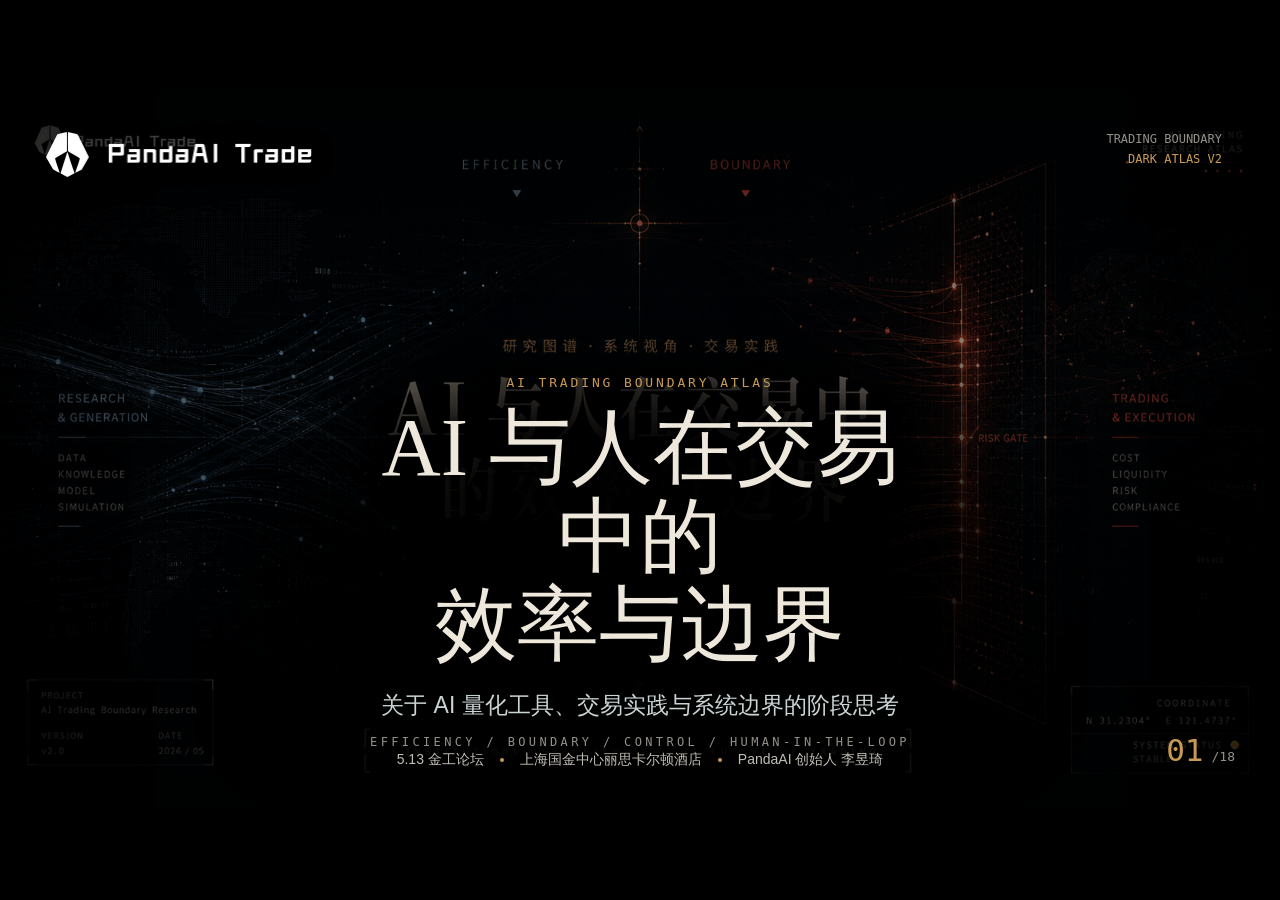
==== commit 9cffbfcf: "Remove 国泰海通 prefix from slide 6 heading" ====
--- a/pages/ai-trading-boundary-dark-atlas-v2/index.html
+++ b/pages/ai-trading-boundary-dark-atlas-v2/index.html
@@ -1,168 +1,654 @@
 <!doctype html>
 <html lang="zh-CN">
-<head>
-  <meta charset="utf-8">
-  <meta name="viewport" content="width=device-width, initial-scale=1">
-  <title>AI 与人在交易中的效率与边界 - Dark Atlas v2</title>
-  <link rel="stylesheet" href="./styles.css">
-</head>
-<body>
-  <main class="deck" aria-label="AI trading boundary dark atlas deck">
-    <section class="slide active cover" data-slide="01">
-      <p class="eyebrow">PANDAAI TRADE / DARK ATLAS V2</p>
-      <h1>AI 与人在交易中的<br>效率与边界</h1>
-      <p class="lead">关于 AI 量化工具、交易实践与系统边界的阶段思考</p>
-      <div class="event">5.13 金工论坛 / 上海国金中心丽思卡尔顿酒店 / PandaAI 创始人 李昱琦</div>
-      <div class="page">01 / 17</div>
-    </section>
-
-    <section class="slide" data-slide="02">
-      <p class="eyebrow">CORE QUESTION</p>
-      <h2>AI 在交易链路中的位置</h2>
-      <p class="lead">真正的问题，不是 AI 能不能交易，而是 AI 在交易链路中应该站在哪里。</p>
-      <div class="grid three"><div><b>投研侧</b><span>效率放大</span></div><div><b>模型侧</b><span>生成与验证</span></div><div><b>交易侧</b><span>边界控制</span></div></div>
-      <div class="page">02 / 17</div>
-    </section>
-
-    <section class="slide" data-slide="03">
-      <p class="eyebrow">EFFICIENCY / BOUNDARY</p>
-      <h2>投研放大效率，交易保留边界</h2>
-      <p class="lead">投研侧强调效率，交易侧强调边界。</p>
-      <div class="split"><div><b>投研侧</b><span>多轮检索 / 多次生成 / 多次回测 / 多次复盘</span></div><div><b>交易侧</b><span>真实成本 / 风险暴露 / 权限约束 / 最终责任</span></div></div>
-      <div class="page">03 / 17</div>
-    </section>
-
-    <section class="slide" data-slide="04">
-      <p class="eyebrow">RESEARCH LOOP</p>
-      <h2>从想法到验证的距离</h2>
-      <p class="lead">AI 先改变的，是从想法到验证的距离。</p>
-      <div class="steps"><span>想法</span><i></i><span>表达</span><i></i><span>生成</span><i></i><span>回测</span><i></i><span>复盘</span></div>
-      <div class="page">04 / 17</div>
-    </section>
-
-    <section class="slide" data-slide="05">
-      <p class="eyebrow">SYSTEM BRIDGE</p>
-      <h2>个人效率，会走向系统效率</h2>
-      <p class="lead">当效率问题进入机构场景，它不再是个人工具问题，而是系统建设问题。</p>
-      <div class="quote">从个人 Copilot，到机构级 AI 投研基础设施。</div>
-      <div class="page">05 / 17</div>
-    </section>
-
-    <section class="slide" data-slide="06">
-      <p class="eyebrow">INSTITUTIONAL RESEARCH</p>
-      <h2>机构投研系统</h2>
-      <p class="lead">机构投研的效率，不在于一个环节，而是可延续的链路系统。</p>
-      <div class="grid"><div><b>数据</b><span>清洗、标注、治理</span></div><div><b>研究</b><span>生成、验证、复盘</span></div><div><b>流程</b><span>协作、权限、审计</span></div></div>
-      <div class="page">06 / 17</div>
-    </section>
-
-    <section class="slide" data-slide="07">
-      <p class="eyebrow">CAPABILITY STRUCTURE</p>
-      <h2>能力组织：Data / Skill / Agent</h2>
-      <p class="lead">只会回答问题的 AI，还进不了交易流程。</p>
-      <div class="stack"><div>Data</div><div>Skill</div><div>Agent</div><div>Workflow</div><div>Audit</div></div>
-      <div class="page">07 / 17</div>
-    </section>
-
-    <section class="slide" data-slide="08">
-      <p class="eyebrow">ENGINEERING SYSTEM</p>
-      <h2>知识工程与多智能体编排</h2>
-      <p class="lead">复杂的投研任务，需要工程化的体系。</p>
-      <div class="grid"><div><b>知识库</b><span>可检索</span></div><div><b>任务分解</b><span>可执行</span></div><div><b>工具调用</b><span>可验证</span></div><div><b>状态记录</b><span>可审计</span></div></div>
-      <div class="page">08 / 17</div>
-    </section>
-
-    <section class="slide" data-slide="09">
-      <p class="eyebrow">BOUNDARY GATE</p>
-      <h2>效率越高<br>越需要边界</h2>
-      <p class="lead">AI 可以降低研究与工程门槛，但不会降低市场赚钱的门槛。</p>
-      <div class="quote">效率不是许可，生成不是采用。</div>
-      <div class="page">09 / 17</div>
-    </section>
-
-    <section class="slide" data-slide="10">
-      <p class="eyebrow">VALIDATION BOUNDARY</p>
-      <h2>研究结果的验证边界</h2>
-      <p class="lead">AI 可以加速试错，但不能替代验证。</p>
-      <div class="steps"><span>生成</span><i></i><span>回测</span><i></i><span>样本外</span><i></i><span>归因</span><i></i><span>采用</span></div>
-      <div class="page">10 / 17</div>
-    </section>
-
-    <section class="slide" data-slide="11">
-      <p class="eyebrow">CONTROL BOUNDARY</p>
-      <h2>交易结果的控制边界</h2>
-      <p class="lead">AI 的回答，不等于系统可以采用的结果。</p>
-      <div class="split"><div><b>普通 AI 输出</b><span>回答、建议、总结</span></div><div><b>生产级金融 Agent</b><span>权限、审计、回滚、风控</span></div></div>
-      <div class="page">11 / 17</div>
-    </section>
-
-    <section class="slide" data-slide="12">
-      <p class="eyebrow">PRODUCTION AGENT</p>
-      <h2>生产级金融 Agent</h2>
-      <p class="lead">输出进入交易系统，关键就从“回答质量”变成“可采用性”。</p>
-      <div class="grid"><div><b>权限</b></div><div><b>审计</b></div><div><b>风控</b></div><div><b>回滚</b></div></div>
-      <div class="page">12 / 17</div>
-    </section>
-
-    <section class="slide" data-slide="13">
-      <p class="eyebrow">HUMAN POSITION</p>
-      <h2>AI 不能替人承担交易后果</h2>
-      <p class="lead">AI 可以整理、分析、提醒和复盘；人仍然定义目标、风险承受、范式选择和最终责任。</p>
-      <div class="grid three"><div><b>AI 更适合</b><span>检索 / 计算 / 提醒</span></div><div><b>人更适合</b><span>目标 / 风险 / 判断</span></div><div><b>系统必须承接</b><span>权限 / 审计 / 风控</span></div></div>
-      <div class="page">13 / 17</div>
-    </section>
-
-    <section class="slide" data-slide="14">
-      <p class="eyebrow">EXPERIENCE STRUCTURE</p>
-      <h2>交易员的经验，能不能变成 AI 分身？</h2>
-      <p class="lead">显性规则、复盘逻辑、交易记录和术语体系可以沉淀；但盘感、风险承受和最终判断不能简单外包。</p>
-      <div class="grid three"><div><b>可沉淀</b><span>交易记录 / 复盘逻辑</span></div><div><b>可逼近</b><span>风格偏好 / 模式识别</span></div><div><b>必须保留</b><span>最终责任 / 范式切换</span></div></div>
-      <div class="page">14 / 17</div>
-    </section>
-
-    <section class="slide" data-slide="15">
-      <p class="eyebrow">DUAL-SOURCE VALIDATION</p>
-      <h2>双源验证</h2>
-      <p class="lead">成熟交易者的历史行为和复盘逻辑，可以交叉验证，沉淀为交易 Skill；最终判断仍由交易者保留。</p>
-      <div class="split"><div><b>交割数据</b><span>买入时机 / 持仓时间 / 盈亏</span></div><div><b>复盘笔记</b><span>锚定物 / 情绪周期 / 操作依据</span></div></div>
-      <div class="page">15 / 17</div>
-    </section>
-
-    <section class="slide" data-slide="16">
-      <p class="eyebrow">PATTERN DISTILLATION</p>
-      <h2>交易模式蒸馏案例</h2>
-      <p class="lead">把经验变成可提醒、可复盘、可迭代的系统。</p>
-      <div class="grid"><div><b>2764</b><span>笔交割数据</span></div><div><b>70+</b><span>份复盘笔记</span></div><div><b>4%-10%</b><span>涨幅区间提醒</span></div><div><b>IN / OUT</b><span>模式识别</span></div></div>
-      <div class="page">16 / 17</div>
-    </section>
-
-    <section class="slide" data-slide="17">
-      <p class="eyebrow">PANDAAI INFRASTRUCTURE</p>
-      <h2>把效率放进边界，把 AI 放进系统</h2>
-      <p class="lead">PandaAI 的目标，是把数据、知识、Skill、Agent、工作流、回测、仿真、实盘、审计和复盘组织成可运行、可追踪、可迭代的 AI 量化基础设施。</p>
-      <div class="stack"><div>数据 / 知识</div><div>Skill / 工具</div><div>Agent</div><div>工作流 / 回测 / 实盘</div><div>审计 / 风控 / 复盘</div></div>
-      <div class="page">17 / 17</div>
-    </section>
-  </main>
-
-  <nav class="nav" aria-label="slide navigation">
-    <button type="button" data-dir="-1">Prev</button>
-    <button type="button" data-dir="1">Next</button>
-  </nav>
-
-  <script>
-    const slides = Array.from(document.querySelectorAll('.slide'));
-    let current = 0;
-    function show(index) {
-      current = (index + slides.length) % slides.length;
-      slides.forEach((slide, i) => slide.classList.toggle('active', i === current));
-    }
-    function step(dir) { show(current + dir); }
-    document.querySelectorAll('.nav button').forEach((button) => button.addEventListener('click', () => step(Number(button.dataset.dir))));
-    window.addEventListener('keydown', (event) => {
-      if (event.key === 'ArrowRight' || event.key === ' ') step(1);
-      if (event.key === 'ArrowLeft') step(-1);
-    });
-  </script>
-</body>
+  <head>
+    <meta charset="utf-8" />
+    <meta name="viewport" content="width=device-width, initial-scale=1" />
+    <title>AI 与人在交易中的效率与边界 - Dark Atlas v2</title>
+    <link rel="stylesheet" href="./styles.css" />
+  </head>
+  <body>
+    <main class="deck" aria-label="AI trading boundary dark atlas deck">
+      <section class="slide slide-01 family-cover active" data-slide="01">
+        <img class="plate-image" src="plates/round1-01-cover-b.png" alt="" />
+        <div class="plate-scrim cover-scrim"></div>
+        <div class="brand"><span class="brand-mark"></span><span>PandaAI Trade</span></div>
+        <div class="meta-chip top-right"><span>TRADING BOUNDARY</span><b>DARK ATLAS V2</b></div>
+        <div class="hero-title cover-title">
+          <p class="eyebrow">AI TRADING BOUNDARY ATLAS</p>
+          <h1>AI 与人在交易中的<br />效率与边界</h1>
+          <p class="hero-sub">关于 AI 量化工具、交易实践与系统边界的阶段思考</p>
+          <div class="event-line">
+            <span>5.13 金工论坛</span><i></i><span>上海国金中心丽思卡尔顿酒店</span><i></i><span>PandaAI 创始人 李昱琦</span>
+          </div>
+        </div>
+        <div class="bottom-code">EFFICIENCY / BOUNDARY / CONTROL / HUMAN-IN-THE-LOOP</div>
+        <div class="page"><b>01</b><span>/18</span></div>
+      </section>
+
+      <section class="slide slide-02 family-question" data-slide="02">
+        <div class="atlas-bg"></div>
+        <div class="brand small"><span class="brand-mark"></span><span>PandaAI Trade</span></div>
+        <div class="section-code">PART 1 / QUESTION</div>
+        <div class="question-layout">
+          <div class="title-block">
+            <p class="eyebrow">CORE QUESTION</p>
+            <h2>AI 在交易链路中的位置</h2>
+            <p class="lead">真正的问题，不是 AI 能不能交易，而是 AI 在交易链路中应该站在哪里。</p>
+          </div>
+          <div class="orbit-map" aria-hidden="true">
+            <div class="orbit orbit-a"></div>
+            <div class="orbit orbit-b"></div>
+            <div class="axis-line"></div>
+            <div class="node node-research">投研侧<br /><span>效率放大</span></div>
+            <div class="node node-model">模型侧<br /><span>生成与验证</span></div>
+            <div class="node node-trading">交易侧<br /><span>边界控制</span></div>
+          </div>
+          <div class="question-cards">
+            <div>
+              <svg class="card-icon" viewBox="0 0 32 32"><path d="M4 24 L11 16 L16 20 L26 8"/><path d="M21 8 H26 V13"/></svg>
+              <b>投研侧</b><span>研究可以反复试错，AI 更容易先放大效率。</span>
+            </div>
+            <div>
+              <svg class="card-icon" viewBox="0 0 32 32"><path d="M16 4 V10 M8 10 H24"/><path d="M6 10 L3 20 H13 L10 10"/><path d="M26 10 L23 20 H33 L30 10"/><path d="M3 20 A5 5 0 0 0 13 20"/><path d="M23 20 A5 5 0 0 0 33 20"/><path d="M11 28 H21"/><path d="M16 10 V28"/></svg>
+              <b>交易侧</b><span>必须面对真实成本、仓位变化、风险暴露和权限约束。</span>
+            </div>
+            <div>
+              <svg class="card-icon" viewBox="0 0 32 32"><path d="M16 4 L27 9 V23 L16 28 L5 23 V9 Z"/><path d="M5 9 L16 14 L27 9"/><path d="M16 14 V28"/></svg>
+              <b>模型侧</b><span>生成是过程，验证、采用与控制才是结果。</span>
+            </div>
+          </div>
+        </div>
+        <div class="page"><b>02</b><span>/18</span></div>
+      </section>
+
+      <section class="slide slide-03 family-split" data-slide="03">
+        <img class="plate-image dimmed" src="plates/round1-03-split.png" alt="" />
+        <div class="split-scrim"></div>
+        <div class="brand small"><span class="brand-mark"></span><span>PandaAI Trade</span></div>
+        <div class="split-title">
+          <p class="eyebrow">EFFICIENCY / BOUNDARY</p>
+          <h2>投研放大效率，交易保留边界</h2>
+          <p class="lead">投研侧强调效率，交易侧强调边界。</p>
+        </div>
+        <div class="boundary-axis">
+          <span>BOUNDARY AXIS</span>
+        </div>
+        <div class="split-panel research-panel">
+          <svg class="panel-icon" viewBox="0 0 48 48"><circle cx="20" cy="20" r="12"/><path d="M28.5 28.5 L40 40"/><path d="M14 20 H26 M14 16 H22 M14 24 H24"/></svg>
+          <h3>投研侧</h3>
+          <ul>
+            <li>多轮检索</li>
+            <li>多次生成</li>
+            <li>多次回测</li>
+            <li>多次复盘</li>
+          </ul>
+          <b>目标：更快验证</b>
+        </div>
+        <div class="split-panel trading-panel">
+          <svg class="panel-icon" viewBox="0 0 48 48"><path d="M24 6 L38 12 V22 C38 30 31 36 24 40 C17 36 10 30 10 22 V12 Z"/><rect x="18" y="22" width="12" height="9" rx="1"/><path d="M20 22 V19 A4 4 0 0 1 28 19 V22"/></svg>
+          <h3>交易侧</h3>
+          <ul>
+            <li>真实成本</li>
+            <li>仓位变化</li>
+            <li>风险暴露</li>
+            <li>权限约束</li>
+          </ul>
+          <b>目标：可控采用</b>
+        </div>
+        <div class="page"><b>03</b><span>/18</span></div>
+      </section>
+
+      <section class="slide slide-04 family-chain" data-slide="04">
+        <div class="atlas-bg"></div>
+        <div class="brand small"><span class="brand-mark"></span><span>PandaAI Trade</span></div>
+        <div class="title-block narrow">
+          <p class="eyebrow">RESEARCH DISTANCE</p>
+          <h2>从想法到验证的距离</h2>
+          <p class="lead">AI 先改变的，是从想法到验证的距离。</p>
+        </div>
+        <div class="chain-track">
+          <div>
+            <svg class="cell-icon" viewBox="0 0 24 24"><path d="M12 3 A5 5 0 0 1 17 8 C17 11 14 12 14 15 L10 15 C10 12 7 11 7 8 A5 5 0 0 1 12 3 Z"/><path d="M10 18 H14 M11 20.5 H13"/></svg>
+            <span>交易想法</span>
+          </div><i></i>
+          <div>
+            <svg class="cell-icon" viewBox="0 0 24 24"><ellipse cx="12" cy="6" rx="7" ry="2.4"/><path d="M5 6 V12 A7 2.4 0 0 0 19 12 V6"/><path d="M5 12 V18 A7 2.4 0 0 0 19 18 V12"/></svg>
+            <span>数据调用</span>
+          </div><i></i>
+          <div>
+            <svg class="cell-icon" viewBox="0 0 24 24"><path d="M9 4 C6 4 5 6 5 8 V10 C5 11.5 4 12 3 12 C4 12 5 12.5 5 14 V16 C5 18 6 20 9 20"/><path d="M15 4 C18 4 19 6 19 8 V10 C19 11.5 20 12 21 12 C20 12 19 12.5 19 14 V16 C19 18 18 20 15 20"/><circle cx="12" cy="12" r="1"/></svg>
+            <span>因子 / 策略构建</span>
+          </div><i></i>
+          <div>
+            <svg class="cell-icon" viewBox="0 0 24 24"><path d="M9 7 L4 12 L9 17"/><path d="M15 7 L20 12 L15 17"/><path d="M13.5 5 L10.5 19"/></svg>
+            <span>代码生成</span>
+          </div><i></i>
+          <div>
+            <svg class="cell-icon" viewBox="0 0 24 24"><rect x="3.5" y="4.5" width="17" height="15" rx="1"/><path d="M6 15 L10 11 L13 13 L18 7"/><path d="M15 7 H18 V10"/></svg>
+            <span>回测验证</span>
+          </div><i></i>
+          <div>
+            <svg class="cell-icon" viewBox="0 0 24 24"><rect x="3.5" y="4.5" width="17" height="12" rx="1"/><path d="M6 14 L10 9 L13 12 L17 7"/><circle cx="17" cy="17" r="3"/><path d="M19 19 L21.5 21.5"/></svg>
+            <span>图表观察</span>
+          </div><i></i>
+          <div>
+            <svg class="cell-icon" viewBox="0 0 24 24"><path d="M20 7 A8 8 0 1 0 20.5 14"/><path d="M20 4 V8 H16"/><path d="M9 12 L11.5 14.5 L16 10"/></svg>
+            <span>复盘调整</span>
+          </div>
+        </div>
+        <div class="compression-field">
+          <span class="pulse p1"></span><span class="pulse p2"></span><span class="pulse p3"></span>
+          <b>Compression</b>
+        </div>
+        <div class="bottom-judgment">AI 的第一层价值，不是跳过验证，而是压缩验证。</div>
+        <div class="page"><b>04</b><span>/18</span></div>
+      </section>
+
+      <section class="slide slide-05 family-bridge" data-slide="05">
+        <div class="atlas-bg"></div>
+        <div class="brand small"><span class="brand-mark"></span><span>PandaAI Trade</span></div>
+        <div class="title-block">
+          <p class="eyebrow">FROM TOOL TO SYSTEM</p>
+          <h2>个人效率，会走向系统效率</h2>
+          <p class="lead">当效率问题进入机构场景，它不再是个人工具问题，而是系统建设问题。</p>
+        </div>
+        <div class="multimodal-flow">
+          <div class="mm-stage mm-input">
+            <div class="mm-illus">
+              <svg viewBox="0 0 200 120" aria-hidden="true">
+                <g fill="none" stroke="currentColor" stroke-width="1.2" stroke-linecap="round" stroke-linejoin="round">
+                  <rect x="14" y="20" width="52" height="36" rx="2"></rect>
+                  <polyline points="20,50 32,38 42,44 56,28"></polyline>
+                  <rect x="84" y="14" width="40" height="52" rx="2"></rect>
+                  <line x1="92" y1="26" x2="116" y2="26"></line>
+                  <line x1="92" y1="34" x2="116" y2="34"></line>
+                  <line x1="92" y1="42" x2="108" y2="42"></line>
+                  <line x1="92" y1="50" x2="112" y2="50"></line>
+                  <g transform="translate(144,22)">
+                    <path d="M0 16 L6 16 L10 8 L14 24 L18 12 L22 16 L32 16"></path>
+                    <path d="M0 28 L4 28 L8 22 L12 32 L16 26 L20 28 L32 28"></path>
+                  </g>
+                  <g transform="translate(36,76)">
+                    <circle cx="16" cy="16" r="14"></circle>
+                    <circle cx="16" cy="16" r="5"></circle>
+                  </g>
+                  <g transform="translate(90,78)">
+                    <rect x="0" y="0" width="44" height="28" rx="1"></rect>
+                    <polyline points="6,22 16,12 24,18 38,6"></polyline>
+                  </g>
+                </g>
+              </svg>
+            </div>
+            <div class="mm-label">[ 多模态输入 ]</div>
+            <span class="mm-tick"></span>
+          </div>
+          <i class="mm-arrow"></i>
+          <div class="mm-stage mm-model">
+            <div class="mm-illus">
+              <svg viewBox="0 0 200 120" aria-hidden="true">
+                <g fill="none" stroke="currentColor" stroke-width="1.2">
+                  <rect x="24" y="20" width="152" height="80"></rect>
+                  <rect x="44" y="34" width="112" height="52"></rect>
+                  <rect x="66" y="48" width="68" height="24"></rect>
+                </g>
+                <g fill="currentColor">
+                  <circle cx="12" cy="60" r="1.8"></circle>
+                  <circle cx="36" cy="60" r="1.8"></circle>
+                  <circle cx="100" cy="60" r="2.4"></circle>
+                  <circle cx="164" cy="60" r="1.8"></circle>
+                  <circle cx="188" cy="60" r="1.8"></circle>
+                </g>
+                <g fill="none" stroke="currentColor" stroke-width="0.8" stroke-dasharray="2 3" opacity="0.55">
+                  <line x1="14" y1="60" x2="186" y2="60"></line>
+                </g>
+              </svg>
+            </div>
+            <div class="mm-label">[ 大模型处理 ]</div>
+            <span class="mm-tick"></span>
+          </div>
+          <i class="mm-arrow"></i>
+          <div class="mm-stage mm-output">
+            <div class="mm-illus">
+              <svg viewBox="0 0 200 120" aria-hidden="true">
+                <g fill="none" stroke="currentColor" stroke-width="1.2" stroke-linecap="round" stroke-linejoin="round">
+                  <g transform="translate(8,14)">
+                    <rect x="0" y="0" width="42" height="42"></rect>
+                    <polyline points="6,34 16,22 24,28 36,10"></polyline>
+                  </g>
+                  <g transform="translate(60,14)">
+                    <rect x="0" y="0" width="42" height="42"></rect>
+                    <line x1="6" y1="10" x2="30" y2="10"></line>
+                    <line x1="6" y1="18" x2="36" y2="18"></line>
+                    <line x1="6" y1="26" x2="26" y2="26"></line>
+                    <line x1="6" y1="34" x2="32" y2="34"></line>
+                  </g>
+                  <g transform="translate(112,14)">
+                    <rect x="0" y="0" width="42" height="42" rx="6"></rect>
+                    <polyline points="12,22 19,30 32,14"></polyline>
+                  </g>
+                  <g transform="translate(36,68)">
+                    <path d="M0 0 L0 34 M0 0 L10 0"></path>
+                    <path d="M112 0 L112 34 M112 0 L102 0"></path>
+                    <line x1="18" y1="18" x2="94" y2="18"></line>
+                    <circle cx="56" cy="18" r="2.4" fill="currentColor" stroke="none"></circle>
+                  </g>
+                </g>
+              </svg>
+            </div>
+            <div class="mm-label">[ 多模态输出 ]</div>
+            <span class="mm-tick"></span>
+          </div>
+          <i class="mm-arrow"></i>
+          <div class="mm-stage mm-human">
+            <div class="mm-illus">
+              <svg viewBox="0 0 200 120" aria-hidden="true">
+                <g fill="none" stroke="currentColor" stroke-width="1.2" stroke-linecap="round" stroke-linejoin="round">
+                  <circle cx="100" cy="36" r="16"></circle>
+                  <path d="M64 104 C68 78 80 64 100 64 C120 64 132 78 136 104"></path>
+                  <line x1="40" y1="112" x2="160" y2="112"></line>
+                </g>
+              </svg>
+            </div>
+            <div class="mm-label">[ 人的判断 ]</div>
+            <span class="mm-tick"></span>
+          </div>
+        </div>
+        <div class="page"><b>05</b><span>/18</span></div>
+      </section>
+
+      <section class="slide slide-06 family-system" data-slide="06">
+        <div class="atlas-bg"></div>
+        <div class="brand small"><span class="brand-mark"></span><span>PandaAI Trade</span></div>
+        <div class="case-label">INSTITUTIONAL CASE</div>
+        <div class="title-block">
+          <p class="eyebrow">SYSTEM PROOF</p>
+          <h2>案例｜智能投研系统</h2>
+          <p class="lead">机构投研的效率，不在于一个环节，而是可延续的链路系统。</p>
+        </div>
+        <div class="system-board">
+          <h3>AI 智能因子投研系统</h3>
+          <div class="system-grid">
+            <div>AI 因子研究框架</div>
+            <div>多模型 / 多 Agent 交易信号系统</div>
+            <div>数据处理、回测与风控体系</div>
+            <div>超级图表、策略管理、工作流与智能体基础架构</div>
+          </div>
+        </div>
+        <div class="side-note">效率一旦进入机构场景，立刻变成系统建设问题。</div>
+        <div class="page"><b>06</b><span>/18</span></div>
+      </section>
+
+      <section class="slide slide-07 family-architecture" data-slide="07">
+        <div class="atlas-bg"></div>
+        <div class="brand small"><span class="brand-mark"></span><span>PandaAI Trade</span></div>
+        <div class="title-block architecture-title">
+          <p class="eyebrow">CAPABILITY ARCHITECTURE</p>
+          <h2>能力组织：Data / Skill / Agent</h2>
+          <p class="lead">只会回答问题的 AI，还进不了交易流程。</p>
+        </div>
+        <div class="architecture-stack">
+          <div class="arch-layer agent"><b>Agent</b><span>任务拆解 / 工具调度 / 流程执行 / 结果汇总</span></div>
+          <div class="arch-layer skill"><b>Skill</b><span>因子计算 / 风控分析 / 研报检索 / 回测调用</span></div>
+          <div class="arch-layer data"><b>Data</b><span>行情 / 研报 / 财报 / 宏观 / 交易记录</span></div>
+        </div>
+        <div class="governance-rail">
+          <b>Governance</b>
+          <span>Trace</span><span>Log</span><span>Permission</span><span>Replay</span>
+        </div>
+        <div class="bottom-judgment">交易系统需要的不是一次性回答，而是可调用的数据、可复用的 Skill、可编排的 Agent。</div>
+        <div class="page"><b>07</b><span>/18</span></div>
+      </section>
+
+      <section class="slide slide-08 family-flow" data-slide="08">
+        <div class="atlas-bg"></div>
+        <div class="brand small"><span class="brand-mark"></span><span>PandaAI Trade</span></div>
+        <div class="title-block">
+          <p class="eyebrow">MULTI-AGENT ORCHESTRATION</p>
+          <h2>案例｜公募基金知识工程体系</h2>
+          <p class="lead">复杂的投研任务，需要工程化的体系。</p>
+        </div>
+        <div class="agent-flow">
+          <div class="flow-node user">
+            <svg class="cell-icon" viewBox="0 0 24 24"><path d="M4 5 H20 V16 H13 L9 20 V16 H4 Z"/><path d="M8 9 H16 M8 12 H13"/></svg>
+            <span>用户问题</span>
+          </div><i></i>
+          <div class="flow-node supervisor">
+            <svg class="cell-icon" viewBox="0 0 24 24"><circle cx="12" cy="9" r="4"/><path d="M4 20 C4 15 7.5 13 12 13 C16.5 13 20 15 20 20"/><path d="M8 4 L12 6 L16 4"/></svg>
+            <span>主管 Agent</span>
+          </div><i></i>
+          <div class="agent-cluster">
+            <div>
+              <svg class="cell-icon" viewBox="0 0 24 24"><ellipse cx="12" cy="6" rx="7" ry="2.4"/><path d="M5 6 V12 A7 2.4 0 0 0 19 12 V6"/><path d="M5 12 V18 A7 2.4 0 0 0 19 18 V12"/></svg>
+              <span>数据 Agent</span>
+            </div>
+            <div>
+              <svg class="cell-icon" viewBox="0 0 24 24"><circle cx="10" cy="10" r="6"/><path d="M14.5 14.5 L20 20"/></svg>
+              <span>检索 Agent</span>
+            </div>
+            <div>
+              <svg class="cell-icon" viewBox="0 0 24 24"><path d="M4 19 V5"/><path d="M4 19 H20"/><rect x="7" y="12" width="3" height="7"/><rect x="12" y="8" width="3" height="11"/><rect x="17" y="14" width="3" height="5"/></svg>
+              <span>分析 Agent</span>
+            </div>
+          </div><i></i>
+          <div class="flow-node output">
+            <svg class="cell-icon" viewBox="0 0 24 24"><path d="M4 6 L10 12 L4 18"/><path d="M14 6 L20 12 L14 18"/><path d="M9 12 H15"/></svg>
+            <span>结果合成</span>
+          </div><i></i>
+          <div class="flow-node trace">
+            <svg class="cell-icon" viewBox="0 0 24 24"><rect x="4.5" y="3.5" width="15" height="17" rx="1"/><path d="M8 8 H16 M8 12 H16 M8 16 H13"/><circle cx="6.5" cy="8" r="0.6" fill="currentColor"/><circle cx="6.5" cy="12" r="0.6" fill="currentColor"/><circle cx="6.5" cy="16" r="0.6" fill="currentColor"/></svg>
+            <span>Trace / 日志 / 结构化输出</span>
+          </div>
+        </div>
+        <div class="case-strip">研报知识工程 + AI 多智能体投研编排：从资料进入可检索、可调用、可训练流程。</div>
+        <div class="page"><b>08</b><span>/18</span></div>
+      </section>
+
+      <section class="slide slide-09 family-gate" data-slide="09">
+        <img class="plate-image" src="plates/round1-09-gate.png" alt="" />
+        <div class="gate-scrim"></div>
+        <div class="brand small"><span class="brand-mark"></span><span>PandaAI Trade</span></div>
+        <div class="gate-title-block">
+          <p class="eyebrow">BOUNDARY IS THE HIGHEST LEVERAGE</p>
+          <h2>效率越高<br />越需要边界</h2>
+          <p class="lead">AI 可以降低研究与工程门槛，但不会降低市场赚钱的门槛。</p>
+        </div>
+        <div class="gate-callout left"><b>生成更快</b><span>不代表更可信</span></div>
+        <div class="gate-callout left lower"><b>调用更多</b><span>不代表更可控</span></div>
+        <div class="gate-callout right"><b>回测更快</b><span>不代表样本外有效</span></div>
+        <div class="gate-callout right lower"><b>执行更快</b><span>不代表风险更低</span></div>
+        <div class="page"><b>09</b><span>/18</span></div>
+      </section>
+
+      <section class="slide slide-10 family-gates" data-slide="10">
+        <div class="atlas-bg"></div>
+        <div class="brand small"><span class="brand-mark"></span><span>PandaAI Trade</span></div>
+        <div class="title-block">
+          <p class="eyebrow">VALIDATION BOUNDARY</p>
+          <h2>研究结果的验证边界</h2>
+          <p class="lead">AI 可以加速试错，但不能替代验证。</p>
+        </div>
+        <div class="five-gates">
+          <div><b>01</b><span>数据时点是否正确</span></div>
+          <div><b>02</b><span>是否存在未来函数</span></div>
+          <div><b>03</b><span>样本外是否稳定</span></div>
+          <div><b>04</b><span>交易成本是否可承受</span></div>
+          <div><b>05</b><span>结果是否可复现</span></div>
+        </div>
+        <div class="bottom-judgment">边界不是保守，而是研究可信度的必要条件。</div>
+        <div class="page"><b>10</b><span>/18</span></div>
+      </section>
+
+      <section class="slide slide-11 family-compare" data-slide="11">
+        <div class="atlas-bg"></div>
+        <div class="brand small"><span class="brand-mark"></span><span>PandaAI Trade</span></div>
+        <div class="title-block">
+          <p class="eyebrow">ADOPTION BOUNDARY</p>
+          <h2>交易结果的控制边界</h2>
+          <p class="lead">AI 的回答，不等于系统可以采用的结果。</p>
+        </div>
+        <div class="comparison">
+          <div class="compare-col weak">
+            <h3>普通 AI 输出</h3>
+            <p>生成文本</p><p>看起来合理</p><p>没有明确权限</p><p>错误难追踪</p><p>建议直接给人</p>
+          </div>
+          <div class="control-spine">CONTROL LAYER</div>
+          <div class="compare-col strong">
+            <h3>生产级金融 Agent</h3>
+            <p>输出结构化结果</p><p>输入条件可检查</p><p>输出权限可分级</p><p>失败可归因</p><p>进入审计与控制层</p>
+          </div>
+        </div>
+        <div class="bottom-judgment">在交易中，可解释性不一定带来收益，但它决定了结果能否被信任、复盘和授权。</div>
+        <div class="page"><b>11</b><span>/18</span></div>
+      </section>
+
+      <section class="slide slide-12 family-agent" data-slide="12">
+        <div class="atlas-bg"></div>
+        <div class="brand small"><span class="brand-mark"></span><span>PandaAI Trade</span></div>
+        <div class="title-block">
+          <p class="eyebrow">PRODUCTION-GRADE FINANCIAL AGENT</p>
+          <h2>案例｜生产级金融 Agent</h2>
+          <p class="lead">MOTA/TQX：输出进入交易系统，关键就从“回答质量”变成“可采用性”。</p>
+        </div>
+        <div class="agent-contracts">
+          <div><b>Input Contract</b><span>输入是否满足要求</span></div>
+          <div><b>Output Contract</b><span>输出能否被下游消费</span></div>
+          <div><b>Trigger Rule</b><span>是否允许进入正式结果</span></div>
+          <div><b>Failure Card</b><span>失败如何归因</span></div>
+          <div><b>Control Hook</b><span>谁拥有最终控制权</span></div>
+        </div>
+        <div class="case-strip copper">从“看上去能回答”升级为“可编排、可验证、可审计、可归责”。</div>
+        <div class="page"><b>12</b><span>/18</span></div>
+      </section>
+
+      <section class="slide slide-13 family-human" data-slide="13">
+        <div class="atlas-bg warm"></div>
+        <div class="brand small"><span class="brand-mark"></span><span>PandaAI Trade</span></div>
+        <div class="title-block">
+          <p class="eyebrow">HUMAN POSITION</p>
+          <h2>AI 不能替人承担交易后果</h2>
+          <p class="lead">AI 可以整理、分析、提醒和复盘；人仍然定义目标、风险承受、范式选择和最终责任。</p>
+        </div>
+        <div class="triad">
+          <div><b>AI 更适合</b><span>检索 / 计算 / 提醒 / 复盘 / 汇总</span></div>
+          <div><b>人更适合</b><span>目标定义 / 风险承受 / 最终判断 / 范式切换 / 责任承担</span></div>
+          <div><b>系统必须承接</b><span>权限 / 审计 / 风控 / 日志 / 回滚</span></div>
+        </div>
+        <div class="bottom-judgment">AI 放大效率，人定义目标与责任，系统承接边界。</div>
+        <div class="page"><b>13</b><span>/18</span></div>
+      </section>
+
+      <section class="slide slide-14 family-experience" data-slide="14">
+        <div class="atlas-bg warm"></div>
+        <div class="brand small"><span class="brand-mark"></span><span>PandaAI Trade</span></div>
+        <div class="title-block">
+          <p class="eyebrow">EXPERIENCE STRUCTURE</p>
+          <h2>交易员的经验，能不能变成 AI 分身？</h2>
+          <p class="lead">显性规则、复盘逻辑、交易记录和术语体系可以沉淀；但盘感、风险承受和最终判断不能简单外包。</p>
+        </div>
+        <div class="experience-grid">
+          <div><h3>可沉淀</h3><p>交易记录</p><p>复盘逻辑</p><p>术语体系</p><p>固定规则</p></div>
+          <div><h3>可逼近</h3><p>风格偏好</p><p>盘感片段</p><p>下单节奏</p><p>模式识别</p></div>
+          <div><h3>必须保留</h3><p>最终责任</p><p>风险承受</p><p>模式内 / 外判断</p><p>范式切换</p></div>
+        </div>
+        <div class="page"><b>14</b><span>/18</span></div>
+      </section>
+
+      <section class="slide slide-15 family-method" data-slide="15">
+        <div class="atlas-bg warm"></div>
+        <div class="brand small"><span class="brand-mark"></span><span>PandaAI Trade</span></div>
+        <div class="title-block">
+          <p class="eyebrow">DUAL-SOURCE VALIDATION</p>
+          <h2>案例｜游资交易智能蒸馏系统</h2>
+          <p class="lead">双源验证：成熟交易者的历史行为和复盘逻辑，可以交叉验证，沉淀为交易 Skill；最终判断仍由交易者保留。</p>
+        </div>
+        <div class="dual-source">
+          <div class="source-card"><h3>交割数据</h3><p>买入时机</p><p>涨幅位置</p><p>持仓时间</p><p>盈亏</p></div>
+          <div class="merge-node">交叉验证</div>
+          <div class="source-card"><h3>复盘笔记</h3><p>锚定物</p><p>题材判断</p><p>情绪周期</p><p>操作依据</p></div>
+        </div>
+        <div class="outputs"><span>模式识别</span><span>盘中提醒</span><span>智能复盘</span><span>交易 Skill</span></div>
+        <div class="bottom-judgment">当讨论回到交易员本人，AI 的价值就不是替代判断，而是沉淀经验。</div>
+        <div class="page"><b>15</b><span>/18</span></div>
+      </section>
+
+      <section class="slide slide-16 family-case" data-slide="16">
+        <div class="atlas-bg warm"></div>
+        <div class="brand small"><span class="brand-mark"></span><span>PandaAI Trade</span></div>
+        <div class="title-block">
+          <p class="eyebrow">PATTERN DISTILLATION</p>
+          <h2>交易模式蒸馏案例</h2>
+          <p class="lead">把经验变成可提醒、可复盘、可迭代的系统。</p>
+        </div>
+        <div class="metric-row">
+          <div><b>2764</b><span>笔交割数据</span></div>
+          <div><b>70+</b><span>份复盘笔记</span></div>
+          <div><b>4%–10%</b><span>盘中涨幅区间提醒</span></div>
+          <div><b>IN / OUT</b><span>模式内外识别</span></div>
+        </div>
+        <div class="case-statement">AI 汇聚信息，交易者保留最终判断。</div>
+        <div class="bottom-judgment">让历史行为和主观逻辑变成可提醒、可复盘、可迭代的交易结构。</div>
+        <div class="page"><b>16</b><span>/18</span></div>
+      </section>
+
+      <section class="slide slide-17 family-finale" data-slide="17">
+        <div class="atlas-bg"></div>
+        <div class="brand small"><span class="brand-mark"></span><span>PandaAI Trade</span></div>
+        <div class="title-block finale-title">
+          <p class="eyebrow">PANDAAI INFRASTRUCTURE</p>
+          <h2>把效率放进边界，把 AI 放进系统</h2>
+          <p class="lead">PandaAI 的目标，是把数据、知识、Skill、Agent、工作流、回测、仿真、实盘、审计和复盘组织成可运行、可追踪、可迭代的 AI 量化基础设施。</p>
+        </div>
+        <div class="infrastructure-stack">
+          <div>
+            <svg class="cell-icon" viewBox="0 0 24 24"><ellipse cx="12" cy="5.5" rx="7.5" ry="2.2"/><path d="M4.5 5.5 V11 A7.5 2.2 0 0 0 19.5 11 V5.5"/><path d="M4.5 11 V16.5 A7.5 2.2 0 0 0 19.5 16.5 V11"/><path d="M4.5 16.5 V18.5 A7.5 2.2 0 0 0 19.5 18.5 V16.5"/></svg>
+            <span>数据 / 知识</span>
+          </div><i></i>
+          <div>
+            <svg class="cell-icon" viewBox="0 0 24 24"><path d="M15 4 L20 9 L16 13 L14 11 L9 16 L11 18 L6 23 L3 20 L8 15 L6 13 L11 8 L13 10 L17 6 Z"/></svg>
+            <span>Skill / 工具</span>
+          </div><i></i>
+          <div>
+            <svg class="cell-icon" viewBox="0 0 24 24"><circle cx="12" cy="12" r="3"/><circle cx="4.5" cy="5" r="2"/><circle cx="19.5" cy="5" r="2"/><circle cx="4.5" cy="19" r="2"/><circle cx="19.5" cy="19" r="2"/><path d="M6 6 L10.2 10.2 M18 6 L13.8 10.2 M6 18 L10.2 13.8 M18 18 L13.8 13.8"/></svg>
+            <span>Agent / 多智能体编排</span>
+          </div><i></i>
+          <div>
+            <svg class="cell-icon" viewBox="0 0 24 24"><rect x="2.5" y="5" width="6" height="5" rx="0.5"/><rect x="9" y="14" width="6" height="5" rx="0.5"/><rect x="15.5" y="5" width="6" height="5" rx="0.5"/><path d="M8.5 7.5 H12 V16.5"/><path d="M15.5 7.5 H12"/></svg>
+            <span>工作流 / 回测 / 仿真 / 实盘</span>
+          </div><i></i>
+          <div>
+            <svg class="cell-icon" viewBox="0 0 24 24"><path d="M12 3 L20 6 V12 C20 16.5 16.5 19.5 12 21 C7.5 19.5 4 16.5 4 12 V6 Z"/><path d="M8.5 12 L11 14.5 L15.5 10"/></svg>
+            <span>审计 / 风控 / 复盘 / 人工判断</span>
+          </div>
+        </div>
+        <div class="final-points">
+          <span>投研侧需要效率</span><span>交易侧需要边界</span><span>人的经验需要沉淀</span><span>机构系统需要治理</span>
+        </div>
+        <div class="page"><b>17</b><span>/18</span></div>
+      </section>
+
+      <section class="slide slide-18 family-finale-plate" data-slide="18">
+        <div class="plate-atlas" aria-hidden="true">
+          <svg viewBox="0 0 1920 1080" preserveAspectRatio="xMidYMid slice">
+            <defs>
+              <linearGradient id="atlas-sky" x1="0" y1="0" x2="0" y2="1">
+                <stop offset="0%" stop-color="#05070a" stop-opacity="1"/>
+                <stop offset="55%" stop-color="#080c11" stop-opacity="1"/>
+                <stop offset="100%" stop-color="#050709" stop-opacity="1"/>
+              </linearGradient>
+              <radialGradient id="atlas-hub" cx="0.55" cy="0.6" r="0.32">
+                <stop offset="0%" stop-color="#c99a56" stop-opacity="0.28"/>
+                <stop offset="45%" stop-color="#d46b52" stop-opacity="0.08"/>
+                <stop offset="100%" stop-color="#05070a" stop-opacity="0"/>
+              </radialGradient>
+              <radialGradient id="atlas-bottom" cx="0.5" cy="1" r="0.7">
+                <stop offset="0%" stop-color="#05070a" stop-opacity="0.6"/>
+                <stop offset="100%" stop-color="#05070a" stop-opacity="0"/>
+              </radialGradient>
+            </defs>
+            <rect width="1920" height="1080" fill="url(#atlas-sky)"/>
+            <rect width="1920" height="1080" fill="url(#atlas-hub)"/>
+
+            <g fill="none" stroke="rgba(102,128,138,0.08)" stroke-width="1">
+              <path d="M0 120 H1920"/>
+              <path d="M0 240 H1920"/>
+              <path d="M0 360 H1920"/>
+              <path d="M0 480 H1920"/>
+              <path d="M0 600 H1920"/>
+              <path d="M0 720 H1920"/>
+              <path d="M0 840 H1920"/>
+              <path d="M0 960 H1920"/>
+              <path d="M240 0 V1080"/>
+              <path d="M480 0 V1080"/>
+              <path d="M720 0 V1080"/>
+              <path d="M960 0 V1080"/>
+              <path d="M1200 0 V1080"/>
+              <path d="M1440 0 V1080"/>
+              <path d="M1680 0 V1080"/>
+            </g>
+
+            <path d="M0 760 L140 710 L280 740 L420 680 L560 720 L700 690 L860 740 L980 690 L1120 720 L1260 680 L1400 730 L1560 700 L1700 740 L1820 710 L1920 730 L1920 1080 L0 1080 Z"
+                  fill="#0a0e14" opacity="0.92"/>
+            <path d="M0 840 L180 800 L340 830 L500 790 L640 820 L780 790 L920 830 L1060 800 L1220 840 L1380 810 L1540 840 L1700 820 L1860 850 L1920 840 L1920 1080 L0 1080 Z"
+                  fill="#05070a" opacity="0.98"/>
+            <path d="M0 920 L220 900 L440 915 L660 898 L880 918 L1100 902 L1320 920 L1540 905 L1760 922 L1920 912 L1920 1080 L0 1080 Z"
+                  fill="#020305"/>
+
+            <g stroke="#d46b52" stroke-width="1" fill="none" opacity="0.72">
+              <path d="M180 780 Q420 700 720 770 T1240 790 Q1480 808 1740 782" stroke-dasharray="0"/>
+              <path d="M260 850 Q520 820 820 842 T1320 860 Q1560 872 1820 852" opacity="0.5"/>
+              <path d="M140 720 Q340 660 620 700 T1060 720" opacity="0.42"/>
+            </g>
+
+            <g fill="#c99a56">
+              <circle cx="420" cy="680" r="3.2"/>
+              <circle cx="700" cy="690" r="3.6"/>
+              <circle cx="860" cy="740" r="2.6"/>
+              <circle cx="1060" cy="720" r="4.4"/>
+              <circle cx="1060" cy="720" r="9" fill="none" stroke="#c99a56" stroke-width="1" opacity="0.5"/>
+              <circle cx="1260" cy="680" r="3"/>
+              <circle cx="1560" cy="700" r="3.2"/>
+              <circle cx="500" cy="790" r="2.4"/>
+              <circle cx="920" cy="830" r="2.6"/>
+              <circle cx="1380" cy="810" r="2.8"/>
+              <circle cx="1700" cy="820" r="2.4"/>
+              <circle cx="180" cy="800" r="2"/>
+            </g>
+
+            <g fill="#d46b52" opacity="0.65">
+              <circle cx="820" cy="842" r="1.6"/>
+              <circle cx="640" cy="820" r="1.6"/>
+              <circle cx="1540" cy="840" r="1.6"/>
+            </g>
+
+            <rect width="1920" height="1080" fill="url(#atlas-bottom)"/>
+          </svg>
+        </div>
+        <div class="plate-scrim finale-scrim"></div>
+        <div class="brand small"><span class="brand-mark"></span><span>PandaAI Trade</span></div>
+        <div class="plate-title plate-finale">
+          <p class="eyebrow">END OF BRIEFING</p>
+          <h2>感谢聆听</h2>
+          <p class="lead">Q &amp; A</p>
+        </div>
+        <div class="finale-contact">
+          <span>PandaAI</span><i></i><span>李昱琦</span><i></i><span>5.13 金工论坛</span>
+        </div>
+        <div class="page"><b>18</b><span>/18</span></div>
+      </section>
+    </main>
+
+    <nav class="nav" aria-label="slide navigation">
+      <button type="button" data-dir="-1">Prev</button>
+      <button type="button" data-dir="1">Next</button>
+    </nav>
+
+    <script>
+      const slides = Array.from(document.querySelectorAll(".slide"));
+      let current = 0;
+
+      function showSlideNumber(n) {
+        const key = String(n).padStart(2, "0");
+        const nextIndex = slides.findIndex((slide) => slide.dataset.slide === key);
+        if (nextIndex < 0) return;
+        current = nextIndex;
+        slides.forEach((slide, index) => slide.classList.toggle("active", index === current));
+      }
+
+      window.showSlideNumber = showSlideNumber;
+
+      function step(dir) {
+        current = (current + dir + slides.length) % slides.length;
+        showSlideNumber(Number(slides[current].dataset.slide));
+      }
+
+      document.querySelectorAll(".nav button").forEach((button) => {
+        button.addEventListener("click", () => step(Number(button.dataset.dir)));
+      });
+
+      window.addEventListener("keydown", (event) => {
+        if (event.key === "ArrowRight" || event.key === " ") step(1);
+        if (event.key === "ArrowLeft") step(-1);
+      });
+    </script>
+  </body>
 </html>
--- a/pages/ai-trading-boundary-dark-atlas-v2/styles.css
+++ b/pages/ai-trading-boundary-dark-atlas-v2/styles.css
@@ -66,11 +66,18 @@
 .atlas-bg,
 .plate-image,
 .plate-scrim,
+.plate-atlas,
 .gate-scrim,
 .split-scrim {
   position: absolute;
   inset: 0;
   pointer-events: none;
+}
+
+.plate-atlas svg {
+  width: 100%;
+  height: 100%;
+  display: block;
 }
 
 .plate-image {
@@ -158,53 +165,41 @@
     radial-gradient(ellipse at 50% 50%, rgba(0, 0, 0, 0.5), rgba(0, 0, 0, 0.82) 76%);
 }
 
+.finale-scrim {
+  background:
+    linear-gradient(180deg, rgba(0, 0, 0, 0.58) 0%, rgba(0, 0, 0, 0.12) 22%, rgba(0, 0, 0, 0) 48%, rgba(0, 0, 0, 0.32) 78%, rgba(0, 0, 0, 0.82) 100%),
+    radial-gradient(ellipse at 50% 58%, rgba(0, 0, 0, 0) 0 28%, rgba(0, 0, 0, 0.28) 66%, rgba(0, 0, 0, 0.58) 100%);
+  box-shadow: inset 0 0 120px rgba(0, 0, 0, 0.72);
+}
+
+.slide-17 .plate-image {
+  opacity: 0.9;
+}
+
 .brand {
   position: absolute;
   left: 46px;
   top: 42px;
   z-index: 8;
-  display: inline-flex;
-  align-items: center;
-  gap: 12px;
-  color: #f8f8f2;
-  font-family: var(--font-mono);
-  font-size: 19px;
-  font-weight: 700;
-  letter-spacing: 0;
-  text-shadow: 0 1px 18px rgba(0, 0, 0, 0.75);
+  width: 267px;
+  height: 45px;
+  background: url("./brand-logo.png") no-repeat left center / contain;
+  overflow: hidden;
+  text-indent: -9999px;
+  font-size: 0;
+  filter: drop-shadow(0 1px 10px rgba(0, 0, 0, 0.55));
 }
 
 .brand.small {
-  font-size: 15px;
-}
-
-.brand-mark {
-  width: 31px;
-  height: 31px;
-  display: inline-block;
-  background: #fff;
-  clip-path: polygon(50% 0, 73% 9%, 100% 50%, 80% 86%, 50% 100%, 20% 86%, 0 50%, 27% 9%);
-  position: relative;
-}
-
+  width: 189px;
+  height: 32px;
+}
+
+.brand-mark,
 .brand-mark::before,
 .brand-mark::after {
-  content: "";
-  position: absolute;
-  top: 45%;
-  width: 32%;
-  height: 52%;
-  background: #030405;
-}
-
-.brand-mark::before {
-  left: 20%;
-  clip-path: polygon(100% 0, 50% 100%, 0 22%);
-}
-
-.brand-mark::after {
-  right: 20%;
-  clip-path: polygon(0 0, 100% 22%, 50% 100%);
+  display: none;
+  content: none;
 }
 
 .page {
@@ -382,6 +377,7 @@
 .split-title,
 .chain-track,
 .module-cloud,
+.multimodal-flow,
 .system-board,
 .architecture-stack,
 .agent-flow,
@@ -631,15 +627,22 @@
 }
 
 .chain-track div {
-  display: grid;
-  place-items: center;
-  min-height: 92px;
-  padding: 16px 12px;
+  display: flex;
+  flex-direction: column;
+  align-items: center;
+  justify-content: center;
+  gap: 10px;
+  min-height: 118px;
+  padding: 18px 10px;
   border: 1px solid rgba(121, 167, 191, 0.26);
   background: rgba(8, 13, 17, 0.66);
   color: var(--atlas-text);
   text-align: center;
   font-size: 17px;
+}
+
+.chain-track div span {
+  line-height: 1.2;
 }
 
 .chain-track i {
@@ -720,6 +723,75 @@
 .bridge-line i {
   height: 1px;
   background: linear-gradient(90deg, var(--atlas-blue), var(--atlas-copper));
+}
+
+.multimodal-flow {
+  left: 78px;
+  right: 78px;
+  top: 320px;
+  bottom: 140px;
+  display: grid;
+  grid-template-columns: 1fr 52px 1fr 52px 1.1fr 52px 1fr;
+  align-items: stretch;
+  gap: 0;
+}
+
+.mm-stage {
+  display: grid;
+  grid-template-rows: 1fr auto auto;
+  justify-items: center;
+  padding: 22px 14px 24px;
+  border: 1px solid rgba(121, 167, 191, 0.22);
+  background: rgba(8, 13, 17, 0.56);
+}
+
+.mm-illus {
+  width: 100%;
+  display: grid;
+  place-items: center;
+  color: var(--atlas-text-soft);
+  opacity: 0.92;
+}
+
+.mm-illus svg {
+  width: 88%;
+  height: auto;
+  max-height: 260px;
+}
+
+.mm-label {
+  margin-top: 18px;
+  color: var(--atlas-text);
+  font-family: var(--font-mono);
+  font-size: 17px;
+  letter-spacing: 0.08em;
+}
+
+.mm-tick {
+  width: 32px;
+  height: 2px;
+  margin-top: 12px;
+  background: var(--atlas-amber);
+}
+
+.mm-arrow {
+  align-self: center;
+  position: relative;
+  height: 1px;
+  margin: 0 6px;
+  background: linear-gradient(90deg, rgba(212, 107, 82, 0.18), var(--atlas-copper));
+}
+
+.mm-arrow::after {
+  content: "";
+  position: absolute;
+  right: -1px;
+  top: 50%;
+  width: 8px;
+  height: 8px;
+  border-right: 1px solid var(--atlas-copper);
+  border-top: 1px solid var(--atlas-copper);
+  transform: translateY(-50%) rotate(45deg);
 }
 
 .system-board {
@@ -821,12 +893,21 @@
 
 .flow-node,
 .agent-cluster div {
-  min-height: 92px;
-  padding: 16px;
-  display: grid;
-  place-items: center;
+  min-height: 118px;
+  padding: 14px;
+  display: flex;
+  flex-direction: column;
+  align-items: center;
+  justify-content: center;
+  gap: 10px;
   text-align: center;
   color: var(--atlas-text);
+}
+
+.flow-node span,
+.agent-cluster div span {
+  line-height: 1.25;
+  font-size: 15px;
 }
 
 .agent-cluster {
@@ -1166,20 +1247,94 @@
 }
 
 .infrastructure-stack div {
-  min-height: 105px;
-  display: grid;
-  place-items: center;
-  padding: 18px;
+  min-height: 130px;
+  display: flex;
+  flex-direction: column;
+  align-items: center;
+  justify-content: center;
+  gap: 12px;
+  padding: 18px 12px;
   border: 1px solid rgba(121, 167, 191, 0.28);
   background: rgba(8, 13, 17, 0.62);
   color: var(--atlas-text);
   text-align: center;
-  font-size: 18px;
+  font-size: 16px;
+}
+
+.infrastructure-stack div span {
+  line-height: 1.25;
 }
 
 .infrastructure-stack i {
   height: 1px;
   background: linear-gradient(90deg, var(--atlas-blue), var(--atlas-copper));
+}
+
+.cell-icon {
+  width: 34px;
+  height: 34px;
+  flex-shrink: 0;
+  color: var(--atlas-blue);
+  stroke: currentColor;
+  fill: none;
+  stroke-width: 1.4;
+  stroke-linecap: round;
+  stroke-linejoin: round;
+  opacity: 0.92;
+}
+
+.infrastructure-stack .cell-icon {
+  color: var(--atlas-amber);
+}
+
+.flow-node.supervisor .cell-icon,
+.flow-node.output .cell-icon {
+  color: var(--atlas-amber);
+}
+
+.flow-node.trace .cell-icon {
+  color: var(--atlas-green);
+}
+
+.panel-icon {
+  position: absolute;
+  top: 22px;
+  right: 22px;
+  width: 40px;
+  height: 40px;
+  stroke: currentColor;
+  fill: none;
+  stroke-width: 1.4;
+  stroke-linecap: round;
+  stroke-linejoin: round;
+  opacity: 0.8;
+}
+
+.research-panel .panel-icon {
+  color: var(--atlas-blue);
+}
+
+.trading-panel .panel-icon {
+  color: var(--atlas-copper);
+}
+
+.card-icon {
+  position: absolute;
+  top: 18px;
+  right: 20px;
+  width: 30px;
+  height: 30px;
+  color: var(--atlas-amber);
+  stroke: currentColor;
+  fill: none;
+  stroke-width: 1.4;
+  stroke-linecap: round;
+  stroke-linejoin: round;
+  opacity: 0.85;
+}
+
+.question-cards div {
+  position: relative;
 }
 
 .final-points {
@@ -1194,9 +1349,85 @@
 }
 
 .final-points span {
-  padding: 16px;
+  padding: 14px 16px;
   text-align: center;
+  color: var(--atlas-text);
+  font-size: 17px;
+  border-top: 1px solid rgba(201, 154, 86, 0.44);
+  background: linear-gradient(180deg, rgba(8, 13, 17, 0) 0%, rgba(8, 13, 17, 0.52) 100%);
+}
+
+.plate-title {
+  position: absolute;
+  z-index: 6;
+  left: 50%;
+  top: 38%;
+  transform: translate(-50%, -50%);
+  text-align: center;
+  width: 820px;
+}
+
+.plate-title .eyebrow {
+  color: var(--atlas-amber);
+  font-family: var(--font-mono);
+  letter-spacing: 0.22em;
+  margin-bottom: 28px;
+}
+
+.plate-title h2 {
+  font-family: var(--font-serif);
+  font-size: 120px;
+  line-height: 1.08;
+  margin: 0;
+  letter-spacing: 0.08em;
+  color: var(--atlas-text);
+  text-shadow: 0 2px 32px rgba(0, 0, 0, 0.72);
+}
+
+.plate-title .lead {
+  margin-top: 26px;
   color: var(--atlas-text-soft);
+  font-family: var(--font-mono);
+  font-size: 22px;
+  letter-spacing: 0.42em;
+}
+
+.plate-title.plate-finale::before {
+  content: "";
+  position: absolute;
+  inset: -60px -120px -40px;
+  background: radial-gradient(ellipse at 50% 50%, rgba(0, 0, 0, 0.78) 0 34%, rgba(0, 0, 0, 0.5) 58%, rgba(0, 0, 0, 0) 82%);
+  filter: blur(10px);
+  z-index: -1;
+}
+
+.finale-contact {
+  position: absolute;
+  z-index: 6;
+  left: 50%;
+  bottom: 96px;
+  transform: translateX(-50%);
+  display: inline-flex;
+  align-items: center;
+  gap: 18px;
+  padding: 10px 22px;
+  color: var(--atlas-text-soft);
+  font-family: var(--font-mono);
+  font-size: 14px;
+  letter-spacing: 0.18em;
+}
+
+.finale-contact i {
+  width: 28px;
+  height: 1px;
+  background: rgba(201, 154, 86, 0.5);
+}
+
+.slide-18 .finale-scrim {
+  background:
+    linear-gradient(180deg, rgba(0, 0, 0, 0.46) 0%, rgba(0, 0, 0, 0.1) 24%, rgba(0, 0, 0, 0) 50%, rgba(0, 0, 0, 0.3) 78%, rgba(0, 0, 0, 0.78) 100%),
+    radial-gradient(ellipse at 50% 42%, rgba(0, 0, 0, 0.45) 0 22%, rgba(0, 0, 0, 0.1) 52%, rgba(0, 0, 0, 0) 78%);
+  box-shadow: inset 0 0 140px rgba(0, 0, 0, 0.82);
 }
 
 .nav {
